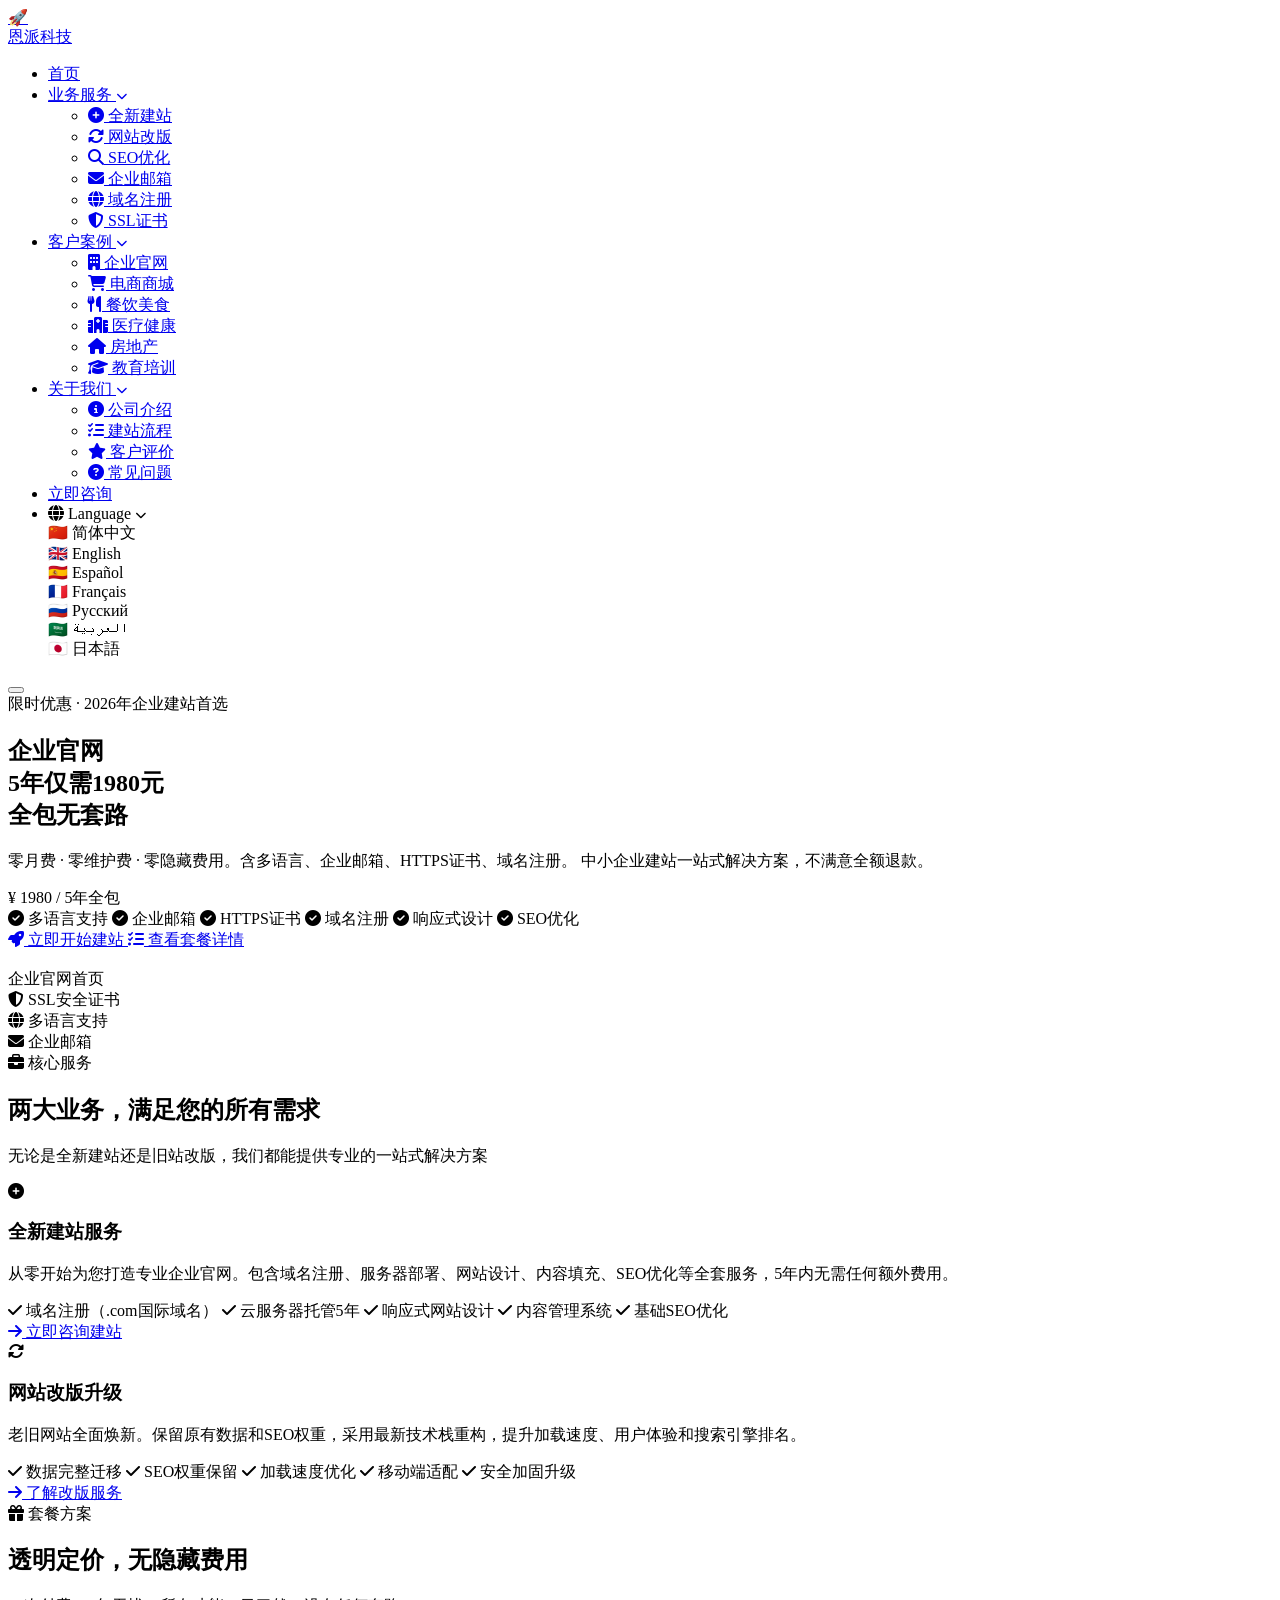
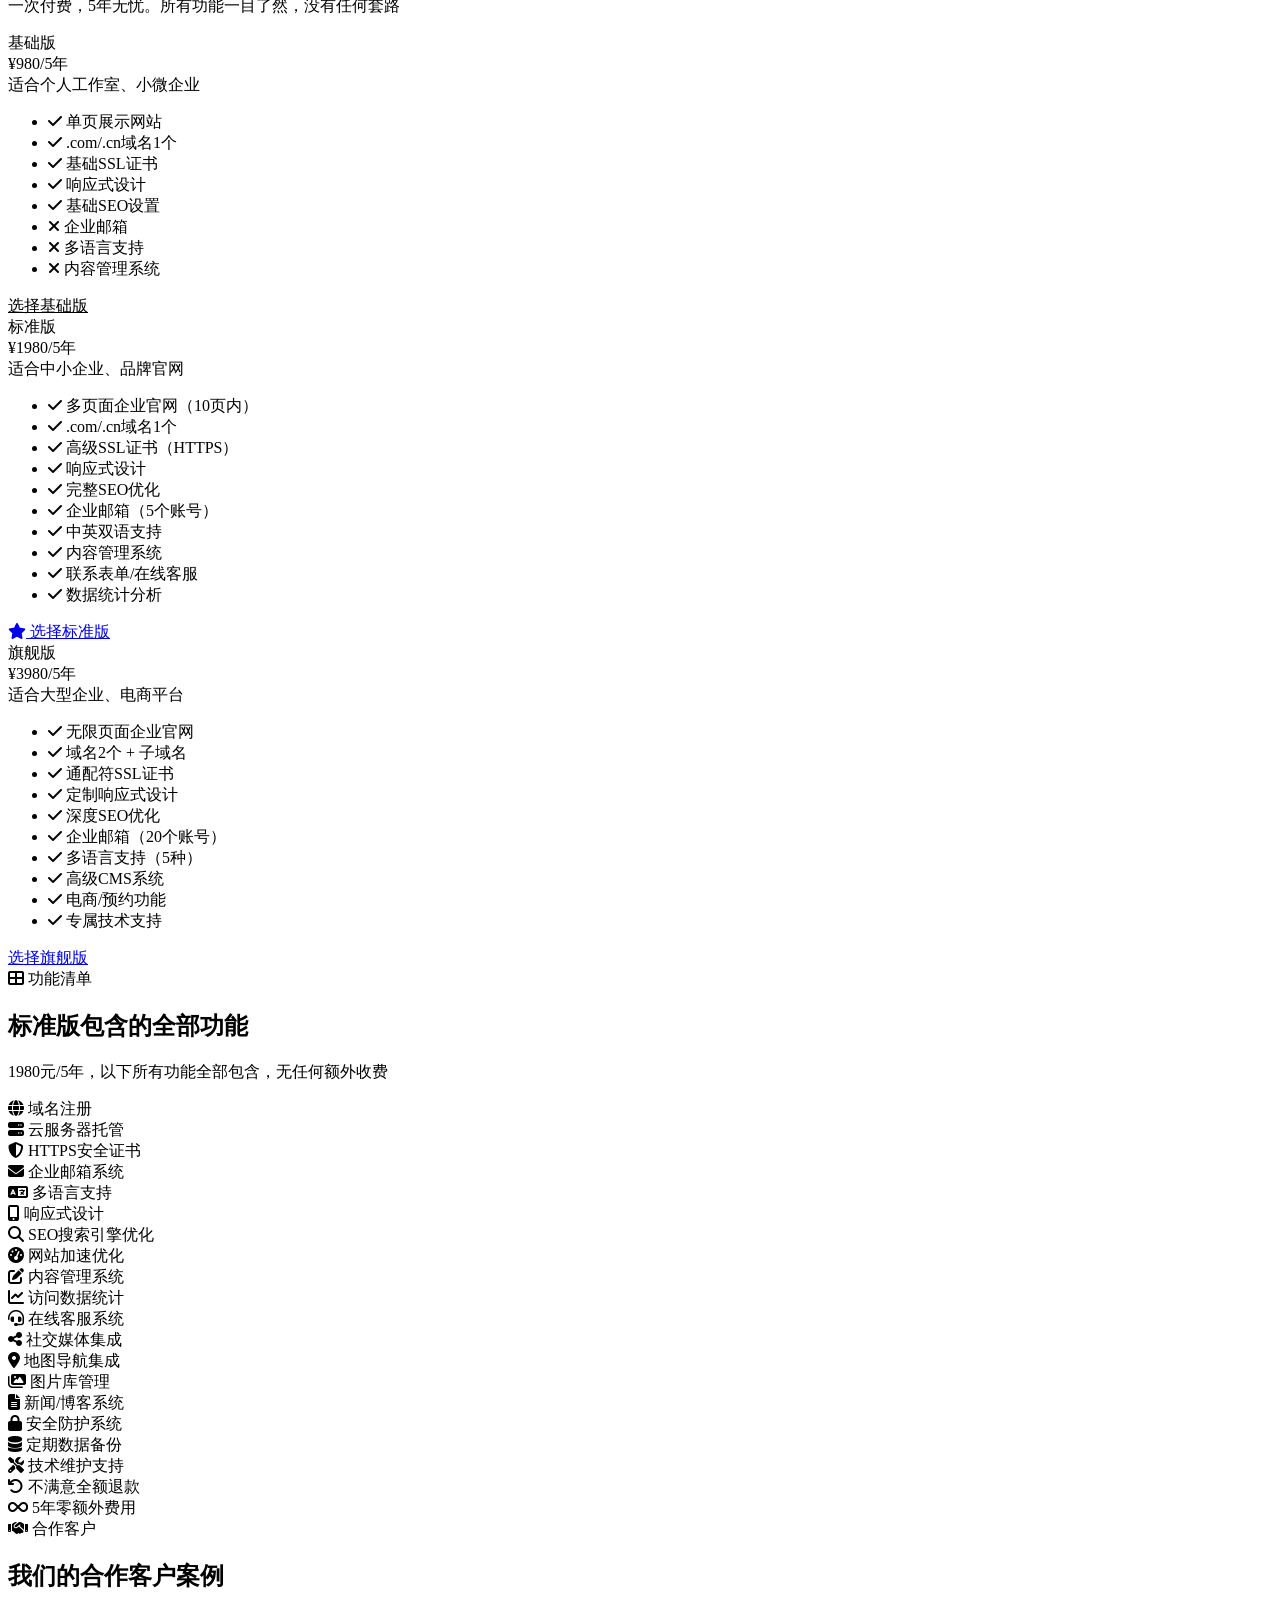
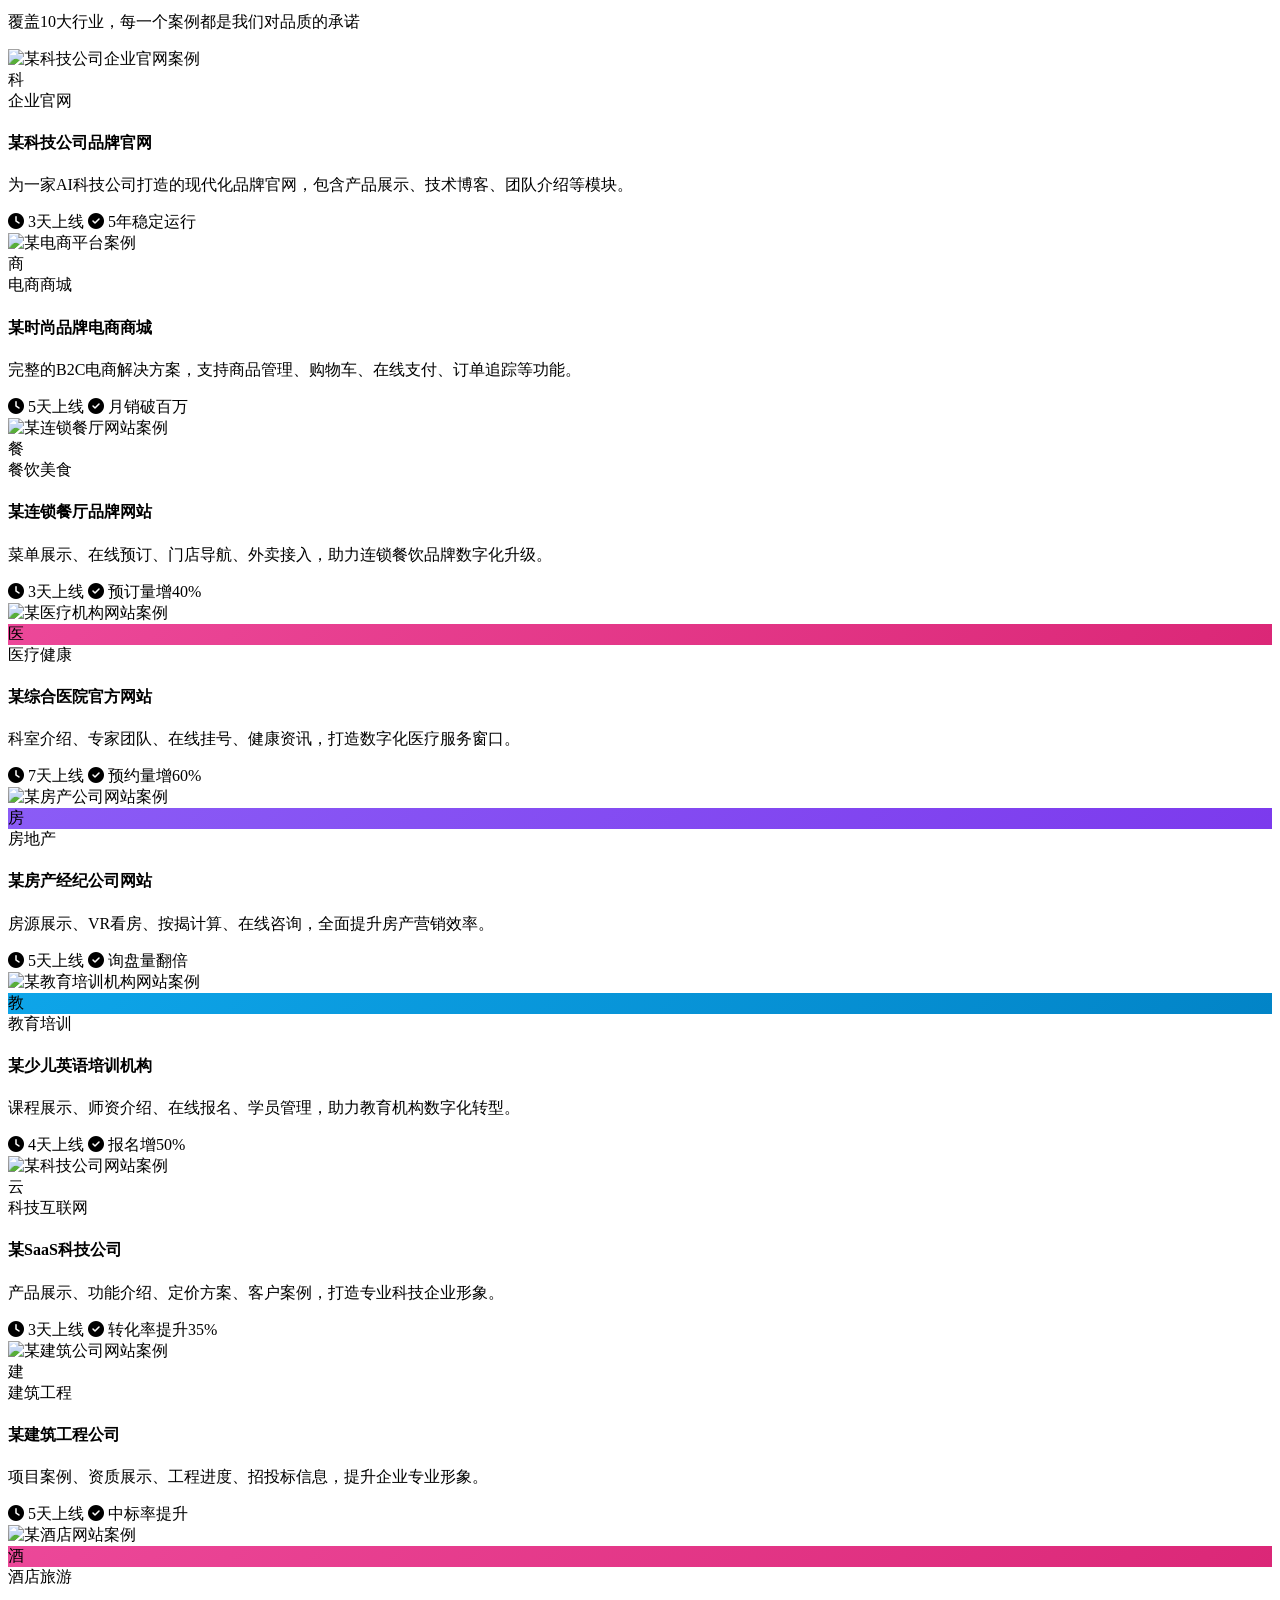
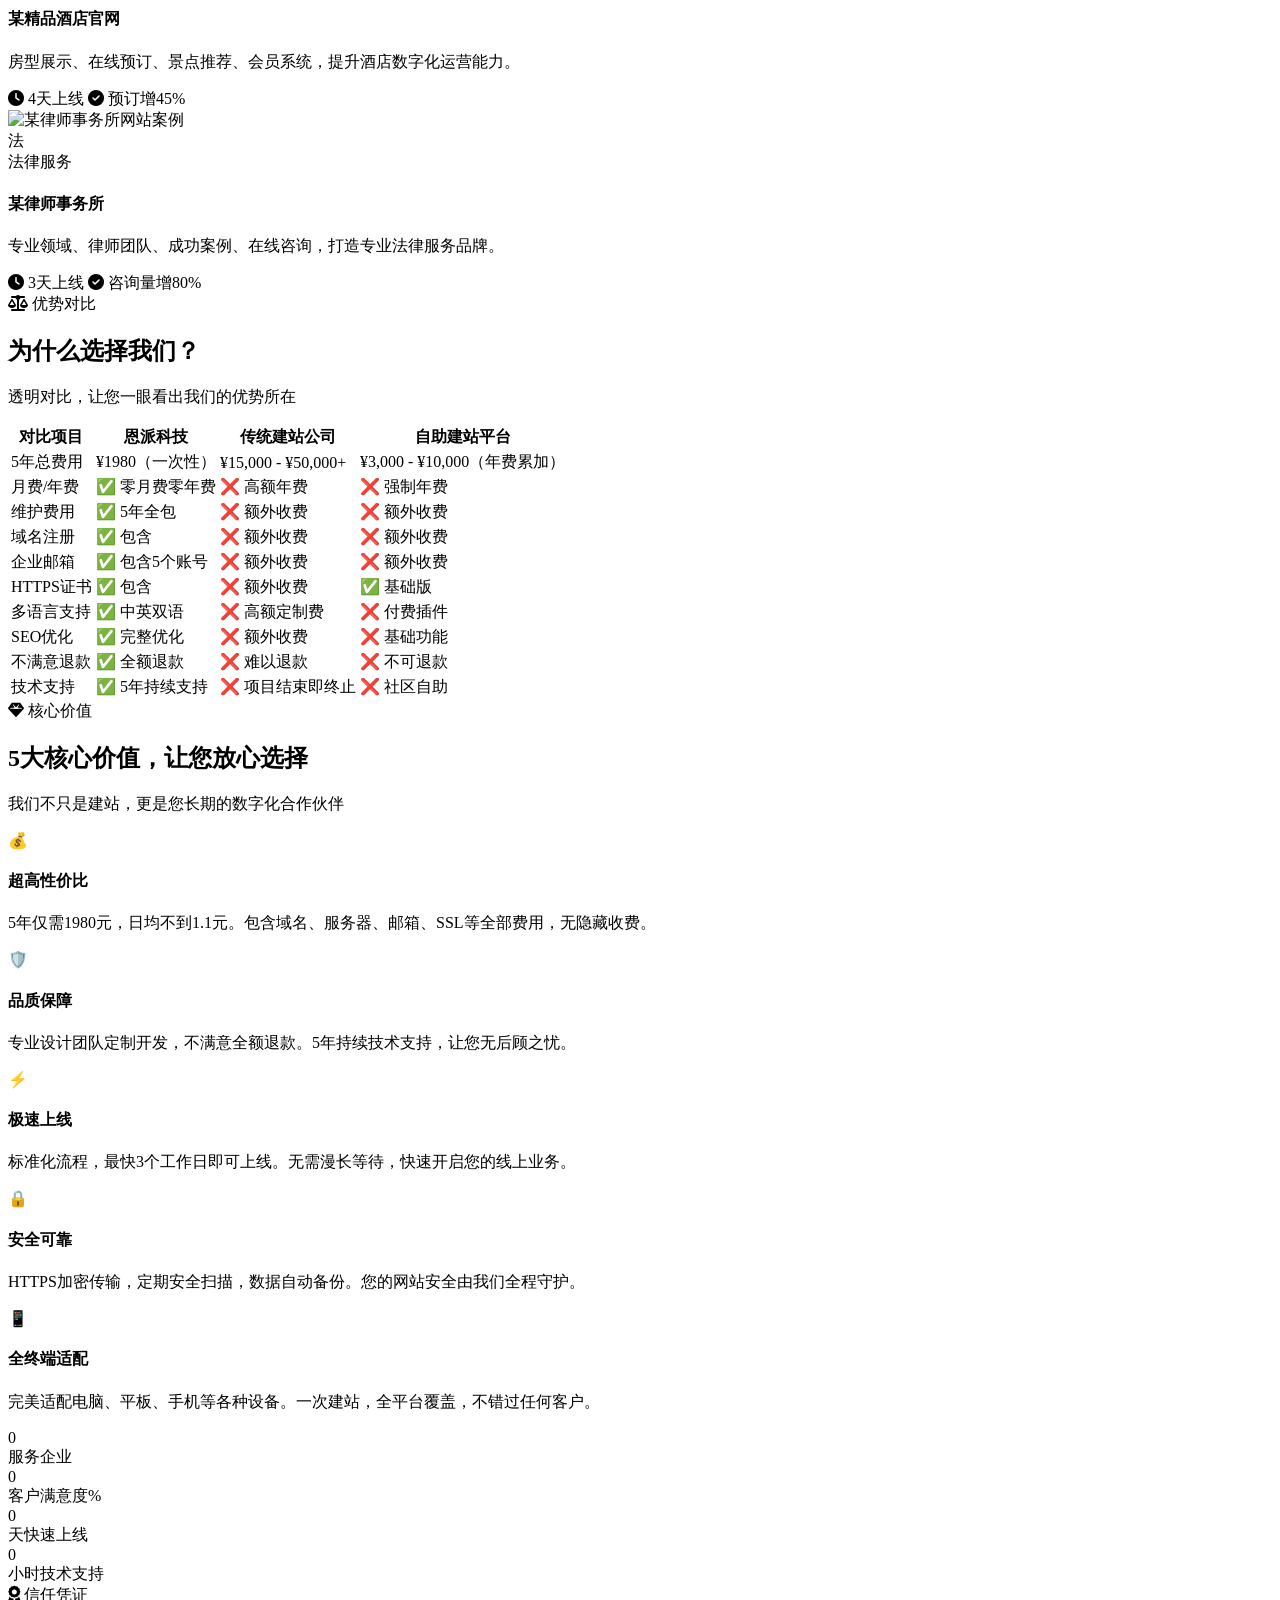
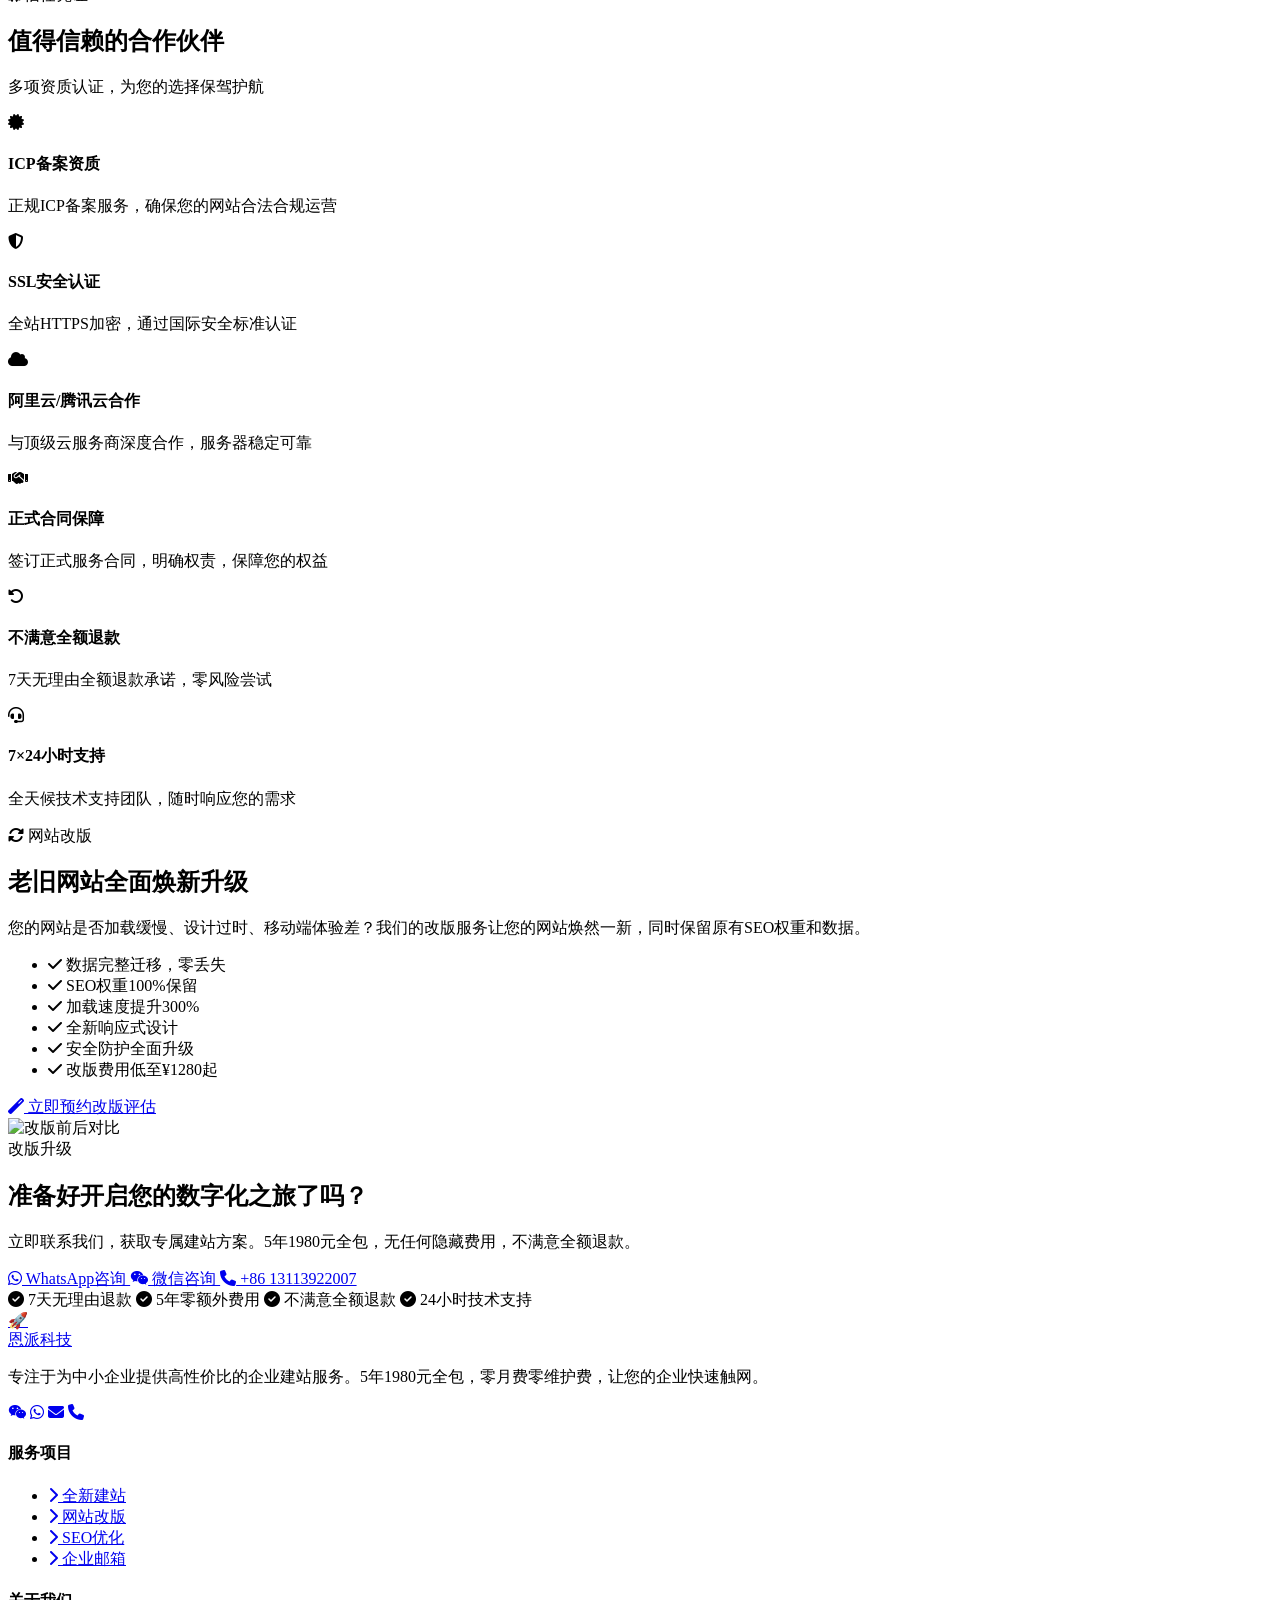
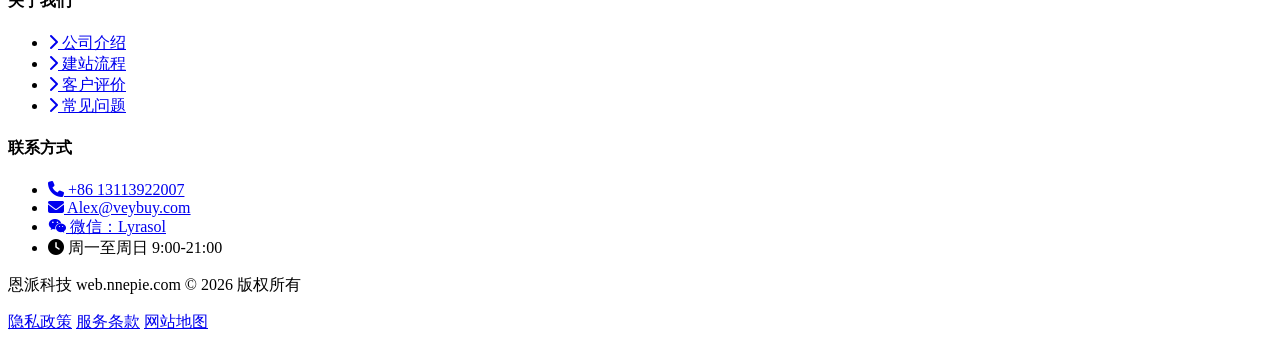
==== index.html @ 568e8be1 "https://web.nnepie.com https://web.nnepie.com" ====
<!DOCTYPE html>
<html lang="zh-CN">
<head>
    <meta charset="UTF-8">
    <meta name="viewport" content="width=device-width, initial-scale=1.0, maximum-scale=5.0">
    <meta name="description" content="恩派科技 - 5年仅需1980元全包，零月费零维护费。含多语言、企业邮箱、HTTPS、域名。中小企业建站首选，不满意全额退款。">
    <meta name="keywords" content="企业建站,网站制作,中小企业建站,网站改版,1980元建站,5年全包建站,多语言网站,企业邮箱,HTTPS,域名注册">
    <meta name="author" content="恩派科技">
    <meta name="robots" content="index, follow">
    <meta property="og:title" content="恩派科技 - 5年1980元全包建站服务">
    <meta property="og:description" content="零月费零维护费，含多语言、企业邮箱、HTTPS、域名。不满意全额退款。">
    <meta property="og:type" content="website">
    <meta property="og:url" content="https://web.nnepie.com">
    <meta name="twitter:card" content="summary_large_image">
    <title>恩派科技 - 5年1980元全包 | 零月费零维护费 | 中小企业建站首选</title>
    <link rel="canonical" href="https://web.nnepie.com/">
    <link rel="stylesheet" href="css/style.css">
    <link rel="preconnect" href="https://fonts.googleapis.com">
    <link href="https://fonts.googleapis.com/css2?family=Inter:wght@400;500;600;700;800&display=swap" rel="stylesheet">
    <link rel="stylesheet" href="https://cdnjs.cloudflare.com/ajax/libs/font-awesome/6.5.1/css/all.min.css">
    <link rel="icon" type="image/svg+xml" href="data:image/svg+xml,<svg xmlns='http://www.w3.org/2000/svg' viewBox='0 0 100 100'><text y='.9em' font-size='90'>🚀</text></svg>">

    <script type="application/ld+json">
    {
        "@context": "https://schema.org",
        "@type": "WebSite",
        "name": "恩派科技",
        "url": "https://web.nnepie.com",
        "description": "5年1980元全包建站服务，零月费零维护费",
        "potentialAction": {
            "@type": "SearchAction",
            "target": "https://web.nnepie.com/search?q={search_term_string}",
            "query-input": "required name=search_term_string"
        }
    }
    </script>
    <script type="application/ld+json">
    {
        "@context": "https://schema.org",
        "@type": "Organization",
        "name": "恩派科技",
        "url": "https://web.nnepie.com",
        "logo": "https://web.nnepie.com/images/logo.png",
        "contactPoint": {
            "@type": "ContactPoint",
            "telephone": "+86-13113922007",
            "contactType": "sales",
            "availableLanguage": ["Chinese", "English"]
        },
        "sameAs": [
            "https://web.nnepie.com",
            "https://wa.me/8613113922007"
        ]
    }
    </script>
<base target="_blank">
</head>
<body>
    <nav class="navbar" role="navigation" aria-label="主导航">
        <div class="container">
            <a href="/" class="logo" aria-label="恩派科技首页">
                <div class="logo-icon">🚀</div>
                <span>恩派科技</span>
            </a>
            <ul class="nav-links" id="navLinks">
                <li class="nav-item"><a href="/" class="active">首页</a></li>
                <li class="nav-item dropdown">
                    <a href="pages/services">业务服务 <i class="fas fa-chevron-down" style="font-size:0.7rem;"></i></a>
                    <ul class="dropdown-menu">
                        <li><a href="pages/services"><i class="fas fa-plus-circle"></i> 全新建站</a></li>
                        <li><a href="pages/services#redesign"><i class="fas fa-sync-alt"></i> 网站改版</a></li>
                        <li><a href="pages/services#seo"><i class="fas fa-search"></i> SEO优化</a></li>
                        <li><a href="pages/services#email"><i class="fas fa-envelope"></i> 企业邮箱</a></li>
                        <li><a href="pages/services#domain"><i class="fas fa-globe"></i> 域名注册</a></li>
                        <li><a href="pages/services#ssl"><i class="fas fa-shield-alt"></i> SSL证书</a></li>
                    </ul>
                </li>
                <li class="nav-item dropdown">
                    <a href="pages/portfolio">客户案例 <i class="fas fa-chevron-down" style="font-size:0.7rem;"></i></a>
                    <ul class="dropdown-menu">
                        <li><a href="pages/portfolio"><i class="fas fa-building"></i> 企业官网</a></li>
                        <li><a href="pages/portfolio"><i class="fas fa-shopping-cart"></i> 电商商城</a></li>
                        <li><a href="pages/portfolio"><i class="fas fa-utensils"></i> 餐饮美食</a></li>
                        <li><a href="pages/portfolio"><i class="fas fa-hospital"></i> 医疗健康</a></li>
                        <li><a href="pages/portfolio"><i class="fas fa-home"></i> 房地产</a></li>
                        <li><a href="pages/portfolio"><i class="fas fa-graduation-cap"></i> 教育培训</a></li>
                    </ul>
                </li>
                <li class="nav-item dropdown">
                    <a href="pages/about">关于我们 <i class="fas fa-chevron-down" style="font-size:0.7rem;"></i></a>
                    <ul class="dropdown-menu">
                        <li><a href="pages/about"><i class="fas fa-info-circle"></i> 公司介绍</a></li>
                        <li><a href="pages/process"><i class="fas fa-tasks"></i> 建站流程</a></li>
                        <li><a href="pages/testimonials"><i class="fas fa-star"></i> 客户评价</a></li>
                        <li><a href="pages/faq"><i class="fas fa-question-circle"></i> 常见问题</a></li>
                    </ul>
                </li>
                <li class="nav-item"><a href="pages/contact" class="nav-cta">立即咨询</a></li>
                <li class="nav-item lang-nav-item">
                    <div class="lang-switcher-wrapper" id="translate-wrapper">
                        <div class="lang-switcher-btn" id="lang-switcher-btn" title="切换语言">
                            <i class="fas fa-globe"></i>
                            <span id="current-lang">Language</span>
                            <i class="fas fa-chevron-down" style="font-size:0.7rem;"></i>
                        </div>
                        <div class="lang-dropdown" id="lang-dropdown">
                            <div class="lang-item active" data-lang="chinese_simplified">
                                <span class="lang-flag">🇨🇳</span>
                                <span class="lang-name">简体中文</span>
                            </div>
                            <div class="lang-item" data-lang="english">
                                <span class="lang-flag">🇬🇧</span>
                                <span class="lang-name">English</span>
                            </div>
                            <div class="lang-item" data-lang="spanish">
                                <span class="lang-flag">🇪🇸</span>
                                <span class="lang-name">Español</span>
                            </div>
                            <div class="lang-item" data-lang="french">
                                <span class="lang-flag">🇫🇷</span>
                                <span class="lang-name">Français</span>
                            </div>
                            <div class="lang-item" data-lang="russian">
                                <span class="lang-flag">🇷🇺</span>
                                <span class="lang-name">Русский</span>
                            </div>
                            <div class="lang-item" data-lang="arabic">
                                <span class="lang-flag">🇸🇦</span>
                                <span class="lang-name">العربية</span>
                            </div>
                            <div class="lang-item" data-lang="japanese">
                                <span class="lang-flag">🇯🇵</span>
                                <span class="lang-name">日本語</span>
                            </div>
                        </div>
                    </div>
                </li>
            </ul>
            <button class="mobile-menu-btn" aria-label="打开菜单" aria-expanded="false" aria-controls="navLinks">
                <span></span>
                <span></span>
                <span></span>
            </button>
        </div>
    </nav>

    <!-- Hero Section -->
    <section class="hero" id="hero" aria-label="首页横幅">
        <div class="hero-bg" aria-hidden="true"></div>
        <div class="container">
            <div class="hero-grid">
                <div class="hero-content">
                    <div class="hero-badge">
                        <span class="pulse" aria-hidden="true"></span>
                        <span>限时优惠 · 2026年企业建站首选</span>
                    </div>
                    <h1>
                        企业官网<br>
                        <span class="highlight">5年仅需1980元</span><br>
                        全包无套路
                    </h1>
                    <p class="hero-subtitle">
                        零月费 · 零维护费 · 零隐藏费用。含多语言、企业邮箱、HTTPS证书、域名注册。
                        中小企业建站一站式解决方案，不满意全额退款。
                    </p>
                    <div class="hero-price-card">
                        <div class="price-tag">
                            <span class="currency">¥</span>
                            <span class="amount">1980</span>
                            <span class="period">/ 5年全包</span>
                        </div>
                        <div class="price-features">
                            <span><i class="fas fa-check-circle" aria-hidden="true"></i> 多语言支持</span>
                            <span><i class="fas fa-check-circle" aria-hidden="true"></i> 企业邮箱</span>
                            <span><i class="fas fa-check-circle" aria-hidden="true"></i> HTTPS证书</span>
                            <span><i class="fas fa-check-circle" aria-hidden="true"></i> 域名注册</span>
                            <span><i class="fas fa-check-circle" aria-hidden="true"></i> 响应式设计</span>
                            <span><i class="fas fa-check-circle" aria-hidden="true"></i> SEO优化</span>
                        </div>
                    </div>
                    <div class="hero-cta">
                        <a href="pages/contact" class="btn btn-primary btn-lg">
                            <i class="fas fa-rocket" aria-hidden="true"></i> 立即开始建站
                        </a>
                        <a href="#packages" class="btn btn-outline btn-lg">
                            <i class="fas fa-list-check" aria-hidden="true"></i> 查看套餐详情
                        </a>
                    </div>
                </div>
                <div class="hero-visual" aria-hidden="true">
                    <div class="hero-3d-card">
                        <div class="card-header">
                            <div class="browser-dots">
                                <span class="dot-red"></span>
                                <span class="dot-yellow"></span>
                                <span class="dot-green"></span>
                            </div>
                            <span style="color:rgba(255,255,255,0.5);font-size:0.8rem;">yourcompany.com</span>
                        </div>
                        <div class="mockup-content">
                            <div class="mockup-nav">
                                <span></span><span></span><span></span>
                            </div>
                            <div class="mockup-hero">企业官网首页</div>
                            <div class="mockup-grid">
                                <div class="mock-item"></div>
                                <div class="mock-item"></div>
                                <div class="mock-item"></div>
                            </div>
                        </div>
                    </div>
                    <div class="float-element pos-1">
                        <i class="fas fa-shield-alt"></i>
                        <span>SSL安全证书</span>
                    </div>
                    <div class="float-element pos-2">
                        <i class="fas fa-globe"></i>
                        <span>多语言支持</span>
                    </div>
                    <div class="float-element pos-3">
                        <i class="fas fa-envelope"></i>
                        <span>企业邮箱</span>
                    </div>
                </div>
            </div>
        </div>
    </section>

    <!-- Business Cards Section -->
    <section class="section" id="business" aria-label="业务服务">
        <div class="container">
            <div class="section-header fade-in">
                <span class="section-label"><i class="fas fa-briefcase" aria-hidden="true"></i> 核心服务</span>
                <h2 class="section-title">两大业务，满足您的所有需求</h2>
                <p class="section-desc">无论是全新建站还是旧站改版，我们都能提供专业的一站式解决方案</p>
            </div>
            <div class="business-grid">
                <div class="business-card card-3d new fade-in stagger-1">
                    <div class="card-3d-glow"></div>
                    <div class="card-3d-inner">
                        <div class="card-icon">
                            <i class="fas fa-plus-circle" aria-hidden="true"></i>
                        </div>
                        <h3>全新建站服务</h3>
                        <p>从零开始为您打造专业企业官网。包含域名注册、服务器部署、网站设计、内容填充、SEO优化等全套服务，5年内无需任何额外费用。</p>
                        <div class="features">
                            <span><i class="fas fa-check" aria-hidden="true"></i> 域名注册（.com国际域名）</span>
                            <span><i class="fas fa-check" aria-hidden="true"></i> 云服务器托管5年</span>
                            <span><i class="fas fa-check" aria-hidden="true"></i> 响应式网站设计</span>
                            <span><i class="fas fa-check" aria-hidden="true"></i> 内容管理系统</span>
                            <span><i class="fas fa-check" aria-hidden="true"></i> 基础SEO优化</span>
                        </div>
                        <a href="pages/contact" class="btn btn-primary">
                            <i class="fas fa-arrow-right" aria-hidden="true"></i> 立即咨询建站
                        </a>
                    </div>
                </div>
                <div class="business-card card-3d redesign fade-in stagger-2">
                    <div class="card-3d-glow"></div>
                    <div class="card-3d-inner">
                        <div class="card-icon">
                            <i class="fas fa-sync-alt" aria-hidden="true"></i>
                        </div>
                        <h3>网站改版升级</h3>
                        <p>老旧网站全面焕新。保留原有数据和SEO权重，采用最新技术栈重构，提升加载速度、用户体验和搜索引擎排名。</p>
                        <div class="features">
                            <span><i class="fas fa-check" aria-hidden="true"></i> 数据完整迁移</span>
                            <span><i class="fas fa-check" aria-hidden="true"></i> SEO权重保留</span>
                            <span><i class="fas fa-check" aria-hidden="true"></i> 加载速度优化</span>
                            <span><i class="fas fa-check" aria-hidden="true"></i> 移动端适配</span>
                            <span><i class="fas fa-check" aria-hidden="true"></i> 安全加固升级</span>
                        </div>
                        <a href="pages/services#redesign" class="btn btn-accent">
                            <i class="fas fa-arrow-right" aria-hidden="true"></i> 了解改版服务
                        </a>
                    </div>
                </div>
            </div>
        </div>
    </section>

    <!-- Package Details Section -->
    <section class="section package-section" id="packages" aria-label="套餐详情">
        <div class="container">
            <div class="section-header fade-in">
                <span class="section-label"><i class="fas fa-gift" aria-hidden="true"></i> 套餐方案</span>
                <h2 class="section-title">透明定价，无隐藏费用</h2>
                <p class="section-desc">一次付费，5年无忧。所有功能一目了然，没有任何套路</p>
            </div>
            <div class="package-grid">
                <div class="package-card fade-in stagger-1">
                    <div class="pkg-name">基础版</div>
                    <div class="pkg-price">¥980<span>/5年</span></div>
                    <div class="pkg-period">适合个人工作室、小微企业</div>
                    <ul class="pkg-features">
                        <li><i class="fas fa-check" aria-hidden="true"></i> 单页展示网站</li>
                        <li><i class="fas fa-check" aria-hidden="true"></i> .com/.cn域名1个</li>
                        <li><i class="fas fa-check" aria-hidden="true"></i> 基础SSL证书</li>
                        <li><i class="fas fa-check" aria-hidden="true"></i> 响应式设计</li>
                        <li><i class="fas fa-check" aria-hidden="true"></i> 基础SEO设置</li>
                        <li class="missing"><i class="fas fa-times" aria-hidden="true"></i> 企业邮箱</li>
                        <li class="missing"><i class="fas fa-times" aria-hidden="true"></i> 多语言支持</li>
                        <li class="missing"><i class="fas fa-times" aria-hidden="true"></i> 内容管理系统</li>
                    </ul>
                    <a href="pages/contact" class="btn btn-outline" style="width:100%;border-color:var(--gray-300);color:var(--gray-600);">
                        选择基础版
                    </a>
                </div>
                <div class="package-card featured fade-in stagger-2">
                    <div class="pkg-name">标准版</div>
                    <div class="pkg-price">¥1980<span>/5年</span></div>
                    <div class="pkg-period">适合中小企业、品牌官网</div>
                    <ul class="pkg-features">
                        <li><i class="fas fa-check" aria-hidden="true"></i> 多页面企业官网（10页内）</li>
                        <li><i class="fas fa-check" aria-hidden="true"></i> .com/.cn域名1个</li>
                        <li><i class="fas fa-check" aria-hidden="true"></i> 高级SSL证书（HTTPS）</li>
                        <li><i class="fas fa-check" aria-hidden="true"></i> 响应式设计</li>
                        <li><i class="fas fa-check" aria-hidden="true"></i> 完整SEO优化</li>
                        <li><i class="fas fa-check" aria-hidden="true"></i> 企业邮箱（5个账号）</li>
                        <li><i class="fas fa-check" aria-hidden="true"></i> 中英双语支持</li>
                        <li><i class="fas fa-check" aria-hidden="true"></i> 内容管理系统</li>
                        <li><i class="fas fa-check" aria-hidden="true"></i> 联系表单/在线客服</li>
                        <li><i class="fas fa-check" aria-hidden="true"></i> 数据统计分析</li>
                    </ul>
                    <a href="pages/contact" class="btn btn-primary" style="width:100%;">
                        <i class="fas fa-star" aria-hidden="true"></i> 选择标准版
                    </a>
                </div>
                <div class="package-card fade-in stagger-3">
                    <div class="pkg-name">旗舰版</div>
                    <div class="pkg-price">¥3980<span>/5年</span></div>
                    <div class="pkg-period">适合大型企业、电商平台</div>
                    <ul class="pkg-features">
                        <li><i class="fas fa-check" aria-hidden="true"></i> 无限页面企业官网</li>
                        <li><i class="fas fa-check" aria-hidden="true"></i> 域名2个 + 子域名</li>
                        <li><i class="fas fa-check" aria-hidden="true"></i> 通配符SSL证书</li>
                        <li><i class="fas fa-check" aria-hidden="true"></i> 定制响应式设计</li>
                        <li><i class="fas fa-check" aria-hidden="true"></i> 深度SEO优化</li>
                        <li><i class="fas fa-check" aria-hidden="true"></i> 企业邮箱（20个账号）</li>
                        <li><i class="fas fa-check" aria-hidden="true"></i> 多语言支持（5种）</li>
                        <li><i class="fas fa-check" aria-hidden="true"></i> 高级CMS系统</li>
                        <li><i class="fas fa-check" aria-hidden="true"></i> 电商/预约功能</li>
                        <li><i class="fas fa-check" aria-hidden="true"></i> 专属技术支持</li>
                    </ul>
                    <a href="pages/contact" class="btn btn-accent" style="width:100%;">
                        选择旗舰版
                    </a>
                </div>
            </div>
        </div>
    </section>

    <!-- Feature Grid Section -->
    <section class="section feature-grid-section" id="features" aria-label="功能清单">
        <div class="container">
            <div class="section-header fade-in">
                <span class="section-label"><i class="fas fa-th-large" aria-hidden="true"></i> 功能清单</span>
                <h2 class="section-title">标准版包含的全部功能</h2>
                <p class="section-desc">1980元/5年，以下所有功能全部包含，无任何额外收费</p>
            </div>
            <div class="feature-grid">
                <div class="feature-item fade-in stagger-1">
                    <i class="fas fa-globe" aria-hidden="true"></i>
                    <span>域名注册</span>
                </div>
                <div class="feature-item fade-in stagger-1">
                    <i class="fas fa-server" aria-hidden="true"></i>
                    <span>云服务器托管</span>
                </div>
                <div class="feature-item fade-in stagger-2">
                    <i class="fas fa-shield-alt" aria-hidden="true"></i>
                    <span>HTTPS安全证书</span>
                </div>
                <div class="feature-item fade-in stagger-2">
                    <i class="fas fa-envelope" aria-hidden="true"></i>
                    <span>企业邮箱系统</span>
                </div>
                <div class="feature-item fade-in stagger-3">
                    <i class="fas fa-language" aria-hidden="true"></i>
                    <span>多语言支持</span>
                </div>
                <div class="feature-item fade-in stagger-3">
                    <i class="fas fa-mobile-alt" aria-hidden="true"></i>
                    <span>响应式设计</span>
                </div>
                <div class="feature-item fade-in stagger-4">
                    <i class="fas fa-search" aria-hidden="true"></i>
                    <span>SEO搜索引擎优化</span>
                </div>
                <div class="feature-item fade-in stagger-4">
                    <i class="fas fa-tachometer-alt" aria-hidden="true"></i>
                    <span>网站加速优化</span>
                </div>
                <div class="feature-item fade-in stagger-5">
                    <i class="fas fa-edit" aria-hidden="true"></i>
                    <span>内容管理系统</span>
                </div>
                <div class="feature-item fade-in stagger-5">
                    <i class="fas fa-chart-line" aria-hidden="true"></i>
                    <span>访问数据统计</span>
                </div>
                <div class="feature-item fade-in stagger-1">
                    <i class="fas fa-headset" aria-hidden="true"></i>
                    <span>在线客服系统</span>
                </div>
                <div class="feature-item fade-in stagger-1">
                    <i class="fas fa-share-alt" aria-hidden="true"></i>
                    <span>社交媒体集成</span>
                </div>
                <div class="feature-item fade-in stagger-2">
                    <i class="fas fa-map-marker-alt" aria-hidden="true"></i>
                    <span>地图导航集成</span>
                </div>
                <div class="feature-item fade-in stagger-2">
                    <i class="fas fa-images" aria-hidden="true"></i>
                    <span>图片库管理</span>
                </div>
                <div class="feature-item fade-in stagger-3">
                    <i class="fas fa-file-alt" aria-hidden="true"></i>
                    <span>新闻/博客系统</span>
                </div>
                <div class="feature-item fade-in stagger-3">
                    <i class="fas fa-lock" aria-hidden="true"></i>
                    <span>安全防护系统</span>
                </div>
                <div class="feature-item fade-in stagger-4">
                    <i class="fas fa-database" aria-hidden="true"></i>
                    <span>定期数据备份</span>
                </div>
                <div class="feature-item fade-in stagger-4">
                    <i class="fas fa-tools" aria-hidden="true"></i>
                    <span>技术维护支持</span>
                </div>
                <div class="feature-item fade-in stagger-5">
                    <i class="fas fa-undo" aria-hidden="true"></i>
                    <span>不满意全额退款</span>
                </div>
                <div class="feature-item fade-in stagger-5">
                    <i class="fas fa-infinity" aria-hidden="true"></i>
                    <span>5年零额外费用</span>
                </div>
            </div>
        </div>
    </section>

    <!-- Client Cases Section (合作客户案例) -->
    <section class="section" id="templates" aria-label="合作客户案例">
        <div class="container">
            <div class="section-header fade-in">
                <span class="section-label"><i class="fas fa-handshake" aria-hidden="true"></i> 合作客户</span>
                <h2 class="section-title">我们的合作客户案例</h2>
                <p class="section-desc">覆盖10大行业，每一个案例都是我们对品质的承诺</p>
            </div>
            <div class="template-grid">
                <div class="template-card card-3d client-case fade-in stagger-1">
                    <div class="card-3d-glow"></div>
                    <div class="card-3d-inner">
                        <img src="images/template-corporate.jpg" alt="某科技公司企业官网案例" class="template-img" loading="lazy">
                        <div class="template-info">
                            <div class="client-logo">科</div>
                            <span class="template-tag">企业官网</span>
                            <h4>某科技公司品牌官网</h4>
                            <p>为一家AI科技公司打造的现代化品牌官网，包含产品展示、技术博客、团队介绍等模块。</p>
                            <div class="client-meta">
                                <span><i class="fas fa-clock"></i> 3天上线</span>
                                <span><i class="fas fa-check-circle"></i> 5年稳定运行</span>
                            </div>
                        </div>
                    </div>
                </div>
                <div class="template-card card-3d client-case fade-in stagger-2">
                    <div class="card-3d-glow"></div>
                    <div class="card-3d-inner">
                        <img src="images/template-ecommerce.jpg" alt="某电商平台案例" class="template-img" loading="lazy">
                        <div class="template-info">
                            <div class="client-logo" style="background:linear-gradient(135deg,var(--accent),var(--accent-dark));">商</div>
                            <span class="template-tag">电商商城</span>
                            <h4>某时尚品牌电商商城</h4>
                            <p>完整的B2C电商解决方案，支持商品管理、购物车、在线支付、订单追踪等功能。</p>
                            <div class="client-meta">
                                <span><i class="fas fa-clock"></i> 5天上线</span>
                                <span><i class="fas fa-check-circle"></i> 月销破百万</span>
                            </div>
                        </div>
                    </div>
                </div>
                <div class="template-card card-3d client-case fade-in stagger-3">
                    <div class="card-3d-glow"></div>
                    <div class="card-3d-inner">
                        <img src="images/template-restaurant.jpg" alt="某连锁餐厅网站案例" class="template-img" loading="lazy">
                        <div class="template-info">
                            <div class="client-logo" style="background:linear-gradient(135deg,var(--success),#059669);">餐</div>
                            <span class="template-tag">餐饮美食</span>
                            <h4>某连锁餐厅品牌网站</h4>
                            <p>菜单展示、在线预订、门店导航、外卖接入，助力连锁餐饮品牌数字化升级。</p>
                            <div class="client-meta">
                                <span><i class="fas fa-clock"></i> 3天上线</span>
                                <span><i class="fas fa-check-circle"></i> 预订量增40%</span>
                            </div>
                        </div>
                    </div>
                </div>
                <div class="template-card card-3d client-case fade-in stagger-4">
                    <div class="card-3d-glow"></div>
                    <div class="card-3d-inner">
                        <img src="images/template-medical.jpg" alt="某医疗机构网站案例" class="template-img" loading="lazy">
                        <div class="template-info">
                            <div class="client-logo" style="background:linear-gradient(135deg,#ec4899,#db2777);">医</div>
                            <span class="template-tag">医疗健康</span>
                            <h4>某综合医院官方网站</h4>
                            <p>科室介绍、专家团队、在线挂号、健康资讯，打造数字化医疗服务窗口。</p>
                            <div class="client-meta">
                                <span><i class="fas fa-clock"></i> 7天上线</span>
                                <span><i class="fas fa-check-circle"></i> 预约量增60%</span>
                            </div>
                        </div>
                    </div>
                </div>
                <div class="template-card card-3d client-case fade-in stagger-5">
                    <div class="card-3d-glow"></div>
                    <div class="card-3d-inner">
                        <img src="images/template-realestate.jpg" alt="某房产公司网站案例" class="template-img" loading="lazy">
                        <div class="template-info">
                            <div class="client-logo" style="background:linear-gradient(135deg,#8b5cf6,#7c3aed);">房</div>
                            <span class="template-tag">房地产</span>
                            <h4>某房产经纪公司网站</h4>
                            <p>房源展示、VR看房、按揭计算、在线咨询，全面提升房产营销效率。</p>
                            <div class="client-meta">
                                <span><i class="fas fa-clock"></i> 5天上线</span>
                                <span><i class="fas fa-check-circle"></i> 询盘量翻倍</span>
                            </div>
                        </div>
                    </div>
                </div>
                <div class="template-card card-3d client-case fade-in stagger-1">
                    <div class="card-3d-glow"></div>
                    <div class="card-3d-inner">
                        <img src="images/template-education.jpg" alt="某教育培训机构网站案例" class="template-img" loading="lazy">
                        <div class="template-info">
                            <div class="client-logo" style="background:linear-gradient(135deg,#0ea5e9,#0284c7);">教</div>
                            <span class="template-tag">教育培训</span>
                            <h4>某少儿英语培训机构</h4>
                            <p>课程展示、师资介绍、在线报名、学员管理，助力教育机构数字化转型。</p>
                            <div class="client-meta">
                                <span><i class="fas fa-clock"></i> 4天上线</span>
                                <span><i class="fas fa-check-circle"></i> 报名增50%</span>
                            </div>
                        </div>
                    </div>
                </div>
                <div class="template-card card-3d client-case fade-in stagger-2">
                    <div class="card-3d-glow"></div>
                    <div class="card-3d-inner">
                        <img src="images/template-tech.jpg" alt="某科技公司网站案例" class="template-img" loading="lazy">
                        <div class="template-info">
                            <div class="client-logo" style="background:linear-gradient(135deg,var(--primary),var(--primary-light));">云</div>
                            <span class="template-tag">科技互联网</span>
                            <h4>某SaaS科技公司</h4>
                            <p>产品展示、功能介绍、定价方案、客户案例，打造专业科技企业形象。</p>
                            <div class="client-meta">
                                <span><i class="fas fa-clock"></i> 3天上线</span>
                                <span><i class="fas fa-check-circle"></i> 转化率提升35%</span>
                            </div>
                        </div>
                    </div>
                </div>
                <div class="template-card card-3d client-case fade-in stagger-3">
                    <div class="card-3d-glow"></div>
                    <div class="card-3d-inner">
                        <img src="images/template-construction.jpg" alt="某建筑公司网站案例" class="template-img" loading="lazy">
                        <div class="template-info">
                            <div class="client-logo" style="background:linear-gradient(135deg,var(--accent),var(--accent-dark));">建</div>
                            <span class="template-tag">建筑工程</span>
                            <h4>某建筑工程公司</h4>
                            <p>项目案例、资质展示、工程进度、招投标信息，提升企业专业形象。</p>
                            <div class="client-meta">
                                <span><i class="fas fa-clock"></i> 5天上线</span>
                                <span><i class="fas fa-check-circle"></i> 中标率提升</span>
                            </div>
                        </div>
                    </div>
                </div>
                <div class="template-card card-3d client-case fade-in stagger-4">
                    <div class="card-3d-glow"></div>
                    <div class="card-3d-inner">
                        <img src="images/template-hotel.jpg" alt="某酒店网站案例" class="template-img" loading="lazy">
                        <div class="template-info">
                            <div class="client-logo" style="background:linear-gradient(135deg,#ec4899,#db2777);">酒</div>
                            <span class="template-tag">酒店旅游</span>
                            <h4>某精品酒店官网</h4>
                            <p>房型展示、在线预订、景点推荐、会员系统，提升酒店数字化运营能力。</p>
                            <div class="client-meta">
                                <span><i class="fas fa-clock"></i> 4天上线</span>
                                <span><i class="fas fa-check-circle"></i> 预订增45%</span>
                            </div>
                        </div>
                    </div>
                </div>
                <div class="template-card card-3d client-case fade-in stagger-5">
                    <div class="card-3d-glow"></div>
                    <div class="card-3d-inner">
                        <img src="images/template-law.jpg" alt="某律师事务所网站案例" class="template-img" loading="lazy">
                        <div class="template-info">
                            <div class="client-logo" style="background:linear-gradient(135deg,var(--dark),var(--dark-light));">法</div>
                            <span class="template-tag">法律服务</span>
                            <h4>某律师事务所</h4>
                            <p>专业领域、律师团队、成功案例、在线咨询，打造专业法律服务品牌。</p>
                            <div class="client-meta">
                                <span><i class="fas fa-clock"></i> 3天上线</span>
                                <span><i class="fas fa-check-circle"></i> 咨询量增80%</span>
                            </div>
                        </div>
                    </div>
                </div>
            </div>
        </div>
    </section>

    <!-- Comparison Table Section -->
    <section class="section comparison-section" id="comparison" aria-label="优势对比">
        <div class="container">
            <div class="section-header fade-in">
                <span class="section-label"><i class="fas fa-balance-scale" aria-hidden="true"></i> 优势对比</span>
                <h2 class="section-title">为什么选择我们？</h2>
                <p class="section-desc">透明对比，让您一眼看出我们的优势所在</p>
            </div>
            <div class="comparison-table-wrapper fade-in">
                <table class="comparison-table">
                    <thead>
                        <tr>
                            <th>对比项目</th>
                            <th class="us-col">恩派科技</th>
                            <th>传统建站公司</th>
                            <th>自助建站平台</th>
                        </tr>
                    </thead>
                    <tbody>
                        <tr>
                            <td class="feature-name">5年总费用</td>
                            <td class="us-col">¥1980（一次性）</td>
                            <td>¥15,000 - ¥50,000+</td>
                            <td>¥3,000 - ¥10,000（年费累加）</td>
                        </tr>
                        <tr>
                            <td class="feature-name">月费/年费</td>
                            <td class="us-col"><span class="check-yes">✅ 零月费零年费</span></td>
                            <td><span class="check-no">❌ 高额年费</span></td>
                            <td><span class="check-no">❌ 强制年费</span></td>
                        </tr>
                        <tr>
                            <td class="feature-name">维护费用</td>
                            <td class="us-col"><span class="check-yes">✅ 5年全包</span></td>
                            <td><span class="check-no">❌ 额外收费</span></td>
                            <td><span class="check-no">❌ 额外收费</span></td>
                        </tr>
                        <tr>
                            <td class="feature-name">域名注册</td>
                            <td class="us-col"><span class="check-yes">✅ 包含</span></td>
                            <td><span class="check-no">❌ 额外收费</span></td>
                            <td><span class="check-no">❌ 额外收费</span></td>
                        </tr>
                        <tr>
                            <td class="feature-name">企业邮箱</td>
                            <td class="us-col"><span class="check-yes">✅ 包含5个账号</span></td>
                            <td><span class="check-no">❌ 额外收费</span></td>
                            <td><span class="check-no">❌ 额外收费</span></td>
                        </tr>
                        <tr>
                            <td class="feature-name">HTTPS证书</td>
                            <td class="us-col"><span class="check-yes">✅ 包含</span></td>
                            <td><span class="check-no">❌ 额外收费</span></td>
                            <td><span class="check-yes">✅ 基础版</span></td>
                        </tr>
                        <tr>
                            <td class="feature-name">多语言支持</td>
                            <td class="us-col"><span class="check-yes">✅ 中英双语</span></td>
                            <td><span class="check-no">❌ 高额定制费</span></td>
                            <td><span class="check-no">❌ 付费插件</span></td>
                        </tr>
                        <tr>
                            <td class="feature-name">SEO优化</td>
                            <td class="us-col"><span class="check-yes">✅ 完整优化</span></td>
                            <td><span class="check-no">❌ 额外收费</span></td>
                            <td><span class="check-no">❌ 基础功能</span></td>
                        </tr>
                        <tr>
                            <td class="feature-name">不满意退款</td>
                            <td class="us-col"><span class="check-yes">✅ 全额退款</span></td>
                            <td><span class="check-no">❌ 难以退款</span></td>
                            <td><span class="check-no">❌ 不可退款</span></td>
                        </tr>
                        <tr>
                            <td class="feature-name">技术支持</td>
                            <td class="us-col"><span class="check-yes">✅ 5年持续支持</span></td>
                            <td><span class="check-no">❌ 项目结束即终止</span></td>
                            <td><span class="check-no">❌ 社区自助</span></td>
                        </tr>
                    </tbody>
                </table>
            </div>
        </div>
    </section>

    <!-- Value Points Section -->
    <section class="section" id="advantages" aria-label="核心价值">
        <div class="container">
            <div class="section-header fade-in">
                <span class="section-label"><i class="fas fa-gem" aria-hidden="true"></i> 核心价值</span>
                <h2 class="section-title">5大核心价值，让您放心选择</h2>
                <p class="section-desc">我们不只是建站，更是您长期的数字化合作伙伴</p>
            </div>
            <div class="value-grid">
                <div class="value-card card-3d fade-in stagger-1">
                    <div class="card-3d-glow"></div>
                    <div class="card-3d-inner">
                        <div class="value-icon">💰</div>
                        <h4>超高性价比</h4>
                        <p>5年仅需1980元，日均不到1.1元。包含域名、服务器、邮箱、SSL等全部费用，无隐藏收费。</p>
                    </div>
                </div>
                <div class="value-card card-3d fade-in stagger-2">
                    <div class="card-3d-glow"></div>
                    <div class="card-3d-inner">
                        <div class="value-icon">🛡️</div>
                        <h4>品质保障</h4>
                        <p>专业设计团队定制开发，不满意全额退款。5年持续技术支持，让您无后顾之忧。</p>
                    </div>
                </div>
                <div class="value-card card-3d fade-in stagger-3">
                    <div class="card-3d-glow"></div>
                    <div class="card-3d-inner">
                        <div class="value-icon">⚡</div>
                        <h4>极速上线</h4>
                        <p>标准化流程，最快3个工作日即可上线。无需漫长等待，快速开启您的线上业务。</p>
                    </div>
                </div>
                <div class="value-card card-3d fade-in stagger-4">
                    <div class="card-3d-glow"></div>
                    <div class="card-3d-inner">
                        <div class="value-icon">🔒</div>
                        <h4>安全可靠</h4>
                        <p>HTTPS加密传输，定期安全扫描，数据自动备份。您的网站安全由我们全程守护。</p>
                    </div>
                </div>
                <div class="value-card card-3d fade-in stagger-5">
                    <div class="card-3d-glow"></div>
                    <div class="card-3d-inner">
                        <div class="value-icon">📱</div>
                        <h4>全终端适配</h4>
                        <p>完美适配电脑、平板、手机等各种设备。一次建站，全平台覆盖，不错过任何客户。</p>
                    </div>
                </div>
            </div>

            <!-- Stats Bar -->
            <div class="stats-bar fade-in">
                <div class="stat-item">
                    <div class="stat-number" data-count="5000">0</div>
                    <div class="stat-label">服务企业</div>
                </div>
                <div class="stat-item">
                    <div class="stat-number" data-count="98">0</div>
                    <div class="stat-label">客户满意度%</div>
                </div>
                <div class="stat-item">
                    <div class="stat-number" data-count="3">0</div>
                    <div class="stat-label">天快速上线</div>
                </div>
                <div class="stat-item">
                    <div class="stat-number" data-count="24">0</div>
                    <div class="stat-label">小时技术支持</div>
                </div>
            </div>
        </div>
    </section>

    <!-- Trust Credentials Section -->
    <section class="section trust-section" id="trust" aria-label="信任凭证">
        <div class="container">
            <div class="section-header fade-in">
                <span class="section-label"><i class="fas fa-award" aria-hidden="true"></i> 信任凭证</span>
                <h2 class="section-title">值得信赖的合作伙伴</h2>
                <p class="section-desc">多项资质认证，为您的选择保驾护航</p>
            </div>
            <div class="trust-grid">
                <div class="trust-card fade-in stagger-1">
                    <div class="trust-icon"><i class="fas fa-certificate" aria-hidden="true"></i></div>
                    <div class="trust-content">
                        <h4>ICP备案资质</h4>
                        <p>正规ICP备案服务，确保您的网站合法合规运营</p>
                    </div>
                </div>
                <div class="trust-card fade-in stagger-2">
                    <div class="trust-icon"><i class="fas fa-shield-alt" aria-hidden="true"></i></div>
                    <div class="trust-content">
                        <h4>SSL安全认证</h4>
                        <p>全站HTTPS加密，通过国际安全标准认证</p>
                    </div>
                </div>
                <div class="trust-card fade-in stagger-3">
                    <div class="trust-icon"><i class="fas fa-cloud" aria-hidden="true"></i></div>
                    <div class="trust-content">
                        <h4>阿里云/腾讯云合作</h4>
                        <p>与顶级云服务商深度合作，服务器稳定可靠</p>
                    </div>
                </div>
                <div class="trust-card fade-in stagger-4">
                    <div class="trust-icon"><i class="fas fa-handshake" aria-hidden="true"></i></div>
                    <div class="trust-content">
                        <h4>正式合同保障</h4>
                        <p>签订正式服务合同，明确权责，保障您的权益</p>
                    </div>
                </div>
                <div class="trust-card fade-in stagger-1">
                    <div class="trust-icon"><i class="fas fa-undo-alt" aria-hidden="true"></i></div>
                    <div class="trust-content">
                        <h4>不满意全额退款</h4>
                        <p>7天无理由全额退款承诺，零风险尝试</p>
                    </div>
                </div>
                <div class="trust-card fade-in stagger-2">
                    <div class="trust-icon"><i class="fas fa-headset" aria-hidden="true"></i></div>
                    <div class="trust-content">
                        <h4>7×24小时支持</h4>
                        <p>全天候技术支持团队，随时响应您的需求</p>
                    </div>
                </div>
            </div>
        </div>
    </section>

    <!-- Redesign Section -->
    <section class="section redesign-section" id="redesign" aria-label="网站改版">
        <div class="container">
            <div class="redesign-card fade-in">
                <div class="redesign-content">
                    <span class="section-label"><i class="fas fa-sync-alt" aria-hidden="true"></i> 网站改版</span>
                    <h2>老旧网站全面焕新升级</h2>
                    <p>您的网站是否加载缓慢、设计过时、移动端体验差？我们的改版服务让您的网站焕然一新，同时保留原有SEO权重和数据。</p>
                    <ul class="redesign-list">
                        <li><i class="fas fa-check" aria-hidden="true"></i> 数据完整迁移，零丢失</li>
                        <li><i class="fas fa-check" aria-hidden="true"></i> SEO权重100%保留</li>
                        <li><i class="fas fa-check" aria-hidden="true"></i> 加载速度提升300%</li>
                        <li><i class="fas fa-check" aria-hidden="true"></i> 全新响应式设计</li>
                        <li><i class="fas fa-check" aria-hidden="true"></i> 安全防护全面升级</li>
                        <li><i class="fas fa-check" aria-hidden="true"></i> 改版费用低至¥1280起</li>
                    </ul>
                    <a href="pages/contact" class="btn btn-accent btn-lg">
                        <i class="fas fa-magic" aria-hidden="true"></i> 立即预约改版评估
                    </a>
                </div>
                <div class="redesign-visual">
                    <div class="before-after">
                        <img src="images/template-dark.jpg" alt="改版前后对比" loading="lazy">
                        <div class="redesign-badge">改版升级</div>
                    </div>
                </div>
            </div>
        </div>
    </section>

    <!-- CTA Contact Section -->
    <section class="section cta-section" id="contact" aria-label="联系我们">
        <div class="container">
            <div class="cta-content">
                <h2>准备好开启您的数字化之旅了吗？</h2>
                <p>立即联系我们，获取专属建站方案。5年1980元全包，无任何隐藏费用，不满意全额退款。</p>
                <div class="cta-buttons">
                    <a href="https://wa.me/8613113922007?text=您好，我想咨询企业建站服务，5年1980元全包套餐。" class="btn btn-primary btn-lg contact-btn whatsapp" data-whatsapp target="_blank" rel="noopener noreferrer">
                        <i class="fab fa-whatsapp" aria-hidden="true"></i> WhatsApp咨询
                    </a>
                    <a href="#" class="btn btn-accent btn-lg contact-btn wechat" data-wechat>
                        <i class="fab fa-weixin" aria-hidden="true"></i> 微信咨询
                    </a>
                    <a href="tel:+8613113922007" class="btn btn-outline btn-lg contact-btn phone">
                        <i class="fas fa-phone" aria-hidden="true"></i> +86 13113922007
                    </a>
                </div>
                <div class="cta-guarantee">
                    <span><i class="fas fa-check-circle" aria-hidden="true"></i> 7天无理由退款</span>
                    <span><i class="fas fa-check-circle" aria-hidden="true"></i> 5年零额外费用</span>
                    <span><i class="fas fa-check-circle" aria-hidden="true"></i> 不满意全额退款</span>
                    <span><i class="fas fa-check-circle" aria-hidden="true"></i> 24小时技术支持</span>
                </div>
            </div>
        </div>
    </section>

    <!-- Footer -->
    <footer class="footer" role="contentinfo">
        <div class="container">
            <div class="footer-grid">
                <div class="footer-brand">
                    <a href="/" class="logo">
                        <div class="logo-icon">🚀</div>
                        <span>恩派科技</span>
                    </a>
                    <p>专注于为中小企业提供高性价比的企业建站服务。5年1980元全包，零月费零维护费，让您的企业快速触网。</p>
                    <div class="social-links">
                        <a href="#" aria-label="微信" data-wechat><i class="fab fa-weixin" aria-hidden="true"></i></a>
                        <a href="https://wa.me/8613113922007" aria-label="WhatsApp" target="_blank" rel="noopener noreferrer"><i class="fab fa-whatsapp" aria-hidden="true"></i></a>
                        <a href="mailto:Alex@veybuy.com" aria-label="邮箱"><i class="fas fa-envelope" aria-hidden="true"></i></a>
                        <a href="tel:+8613113922007" aria-label="电话"><i class="fas fa-phone" aria-hidden="true"></i></a>
                    </div>
                </div>
                <div class="footer-col">
                    <h4>服务项目</h4>
                    <ul>
                        <li><a href="pages/services"><i class="fas fa-chevron-right"></i> 全新建站</a></li>
                        <li><a href="pages/services#redesign"><i class="fas fa-chevron-right"></i> 网站改版</a></li>
                        <li><a href="pages/services#seo"><i class="fas fa-chevron-right"></i> SEO优化</a></li>
                        <li><a href="pages/services#email"><i class="fas fa-chevron-right"></i> 企业邮箱</a></li>
                    </ul>
                </div>
                <div class="footer-col">
                    <h4>关于我们</h4>
                    <ul>
                        <li><a href="pages/about"><i class="fas fa-chevron-right"></i> 公司介绍</a></li>
                        <li><a href="pages/process"><i class="fas fa-chevron-right"></i> 建站流程</a></li>
                        <li><a href="pages/testimonials"><i class="fas fa-chevron-right"></i> 客户评价</a></li>
                        <li><a href="pages/faq"><i class="fas fa-chevron-right"></i> 常见问题</a></li>
                    </ul>
                </div>
                <div class="footer-col">
                    <h4>联系方式</h4>
                    <ul>
                        <li><a href="tel:+8613113922007"><i class="fas fa-phone"></i> +86 13113922007</a></li>
                        <li><a href="mailto:Alex@veybuy.com"><i class="fas fa-envelope"></i> Alex@veybuy.com</a></li>
                        <li><a href="#" data-wechat><i class="fab fa-weixin"></i> 微信：Lyrasol</a></li>
                        <li><span style="color:var(--gray-500);"><i class="fas fa-clock"></i> 周一至周日 9:00-21:00</span></li>
                    </ul>
                </div>
            </div>
            <div class="footer-bottom">
                <p>恩派科技 web.nnepie.com &copy; 2026 版权所有</p>
                <div class="footer-links">
                    <a href="pages/privacy">隐私政策</a>
                    <a href="pages/terms">服务条款</a>
                    <a href="pages/sitemap">网站地图</a>
                </div>
            </div>
        </div>
    </footer>

    <script src="js/main.js"></script>
<script src="https://www.nnepie.com/translate.js"></script>
<script>
    // 多语言翻译配置
    translate.language.setLocal('chinese_simplified');
    translate.service.use('client.edge');
    translate.selectLanguageTag.languages = 'chinese_simplified,english,spanish,french,russian,arabic,japanese';
    translate.execute();

    // 自定义语言切换器交互
    (function() {
        var langBtn = document.getElementById('lang-switcher-btn');
        var langDropdown = document.getElementById('lang-dropdown');
        var langItems = document.querySelectorAll('.lang-item');
        var currentLangSpan = document.getElementById('current-lang');

        var langNames = {
    'chinese_simplified': 'Language',
    'english': 'English',
            'spanish': 'Español',
            'french': 'Français',
            'russian': 'Русский',
            'arabic': 'العربية',
            'japanese': '日本語'
        };

        langBtn.addEventListener('click', function(e) {
            e.stopPropagation();
            langDropdown.classList.toggle('show');
        });

        document.addEventListener('click', function() {
            langDropdown.classList.remove('show');
        });

        langItems.forEach(function(item) {
            item.addEventListener('click', function(e) {
                e.stopPropagation();
                var lang = this.getAttribute('data-lang');
                currentLangSpan.textContent = langNames[lang] || '中文';
                langItems.forEach(function(i) { i.classList.remove('active'); });
                this.classList.add('active');
                langDropdown.classList.remove('show');
                if (typeof translate !== 'undefined' && translate.changeLanguage) {
                    translate.changeLanguage(lang);
                } else if (typeof translate !== 'undefined' && translate.language && translate.language.setLocal) {
                    translate.language.setLocal(lang);
                    translate.execute();
                }
            });
        });

        function updateCurrentLang() {
            var current = 'chinese_simplified';
            if (typeof translate !== 'undefined' && translate.language && translate.language.getLocal) {
                current = translate.language.getLocal() || 'chinese_simplified';
            }
            currentLangSpan.textContent = langNames[current] || '中文';
            langItems.forEach(function(item) {
                if (item.getAttribute('data-lang') === current) {
                    item.classList.add('active');
                } else {
                    item.classList.remove('active');
                }
            });
        }

        setTimeout(updateCurrentLang, 1000);
    })();
</script>
</body>
</html>
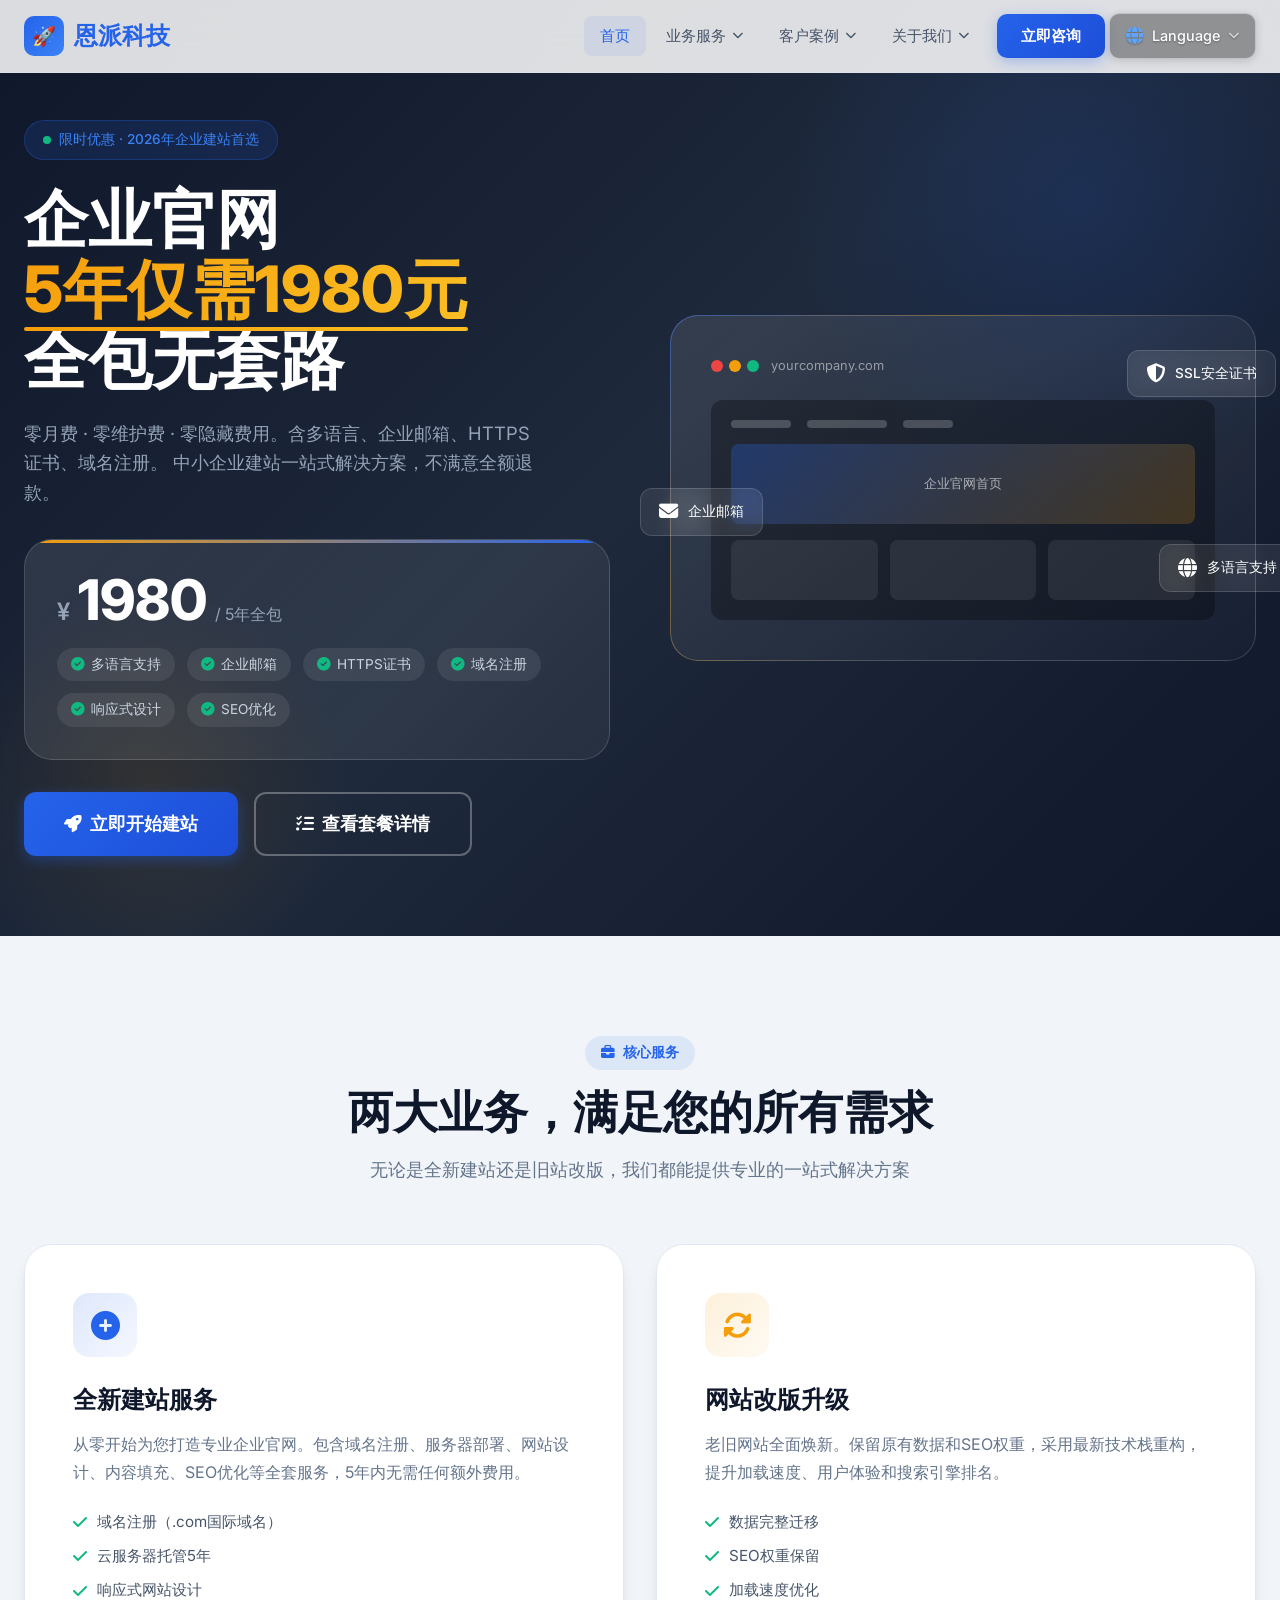
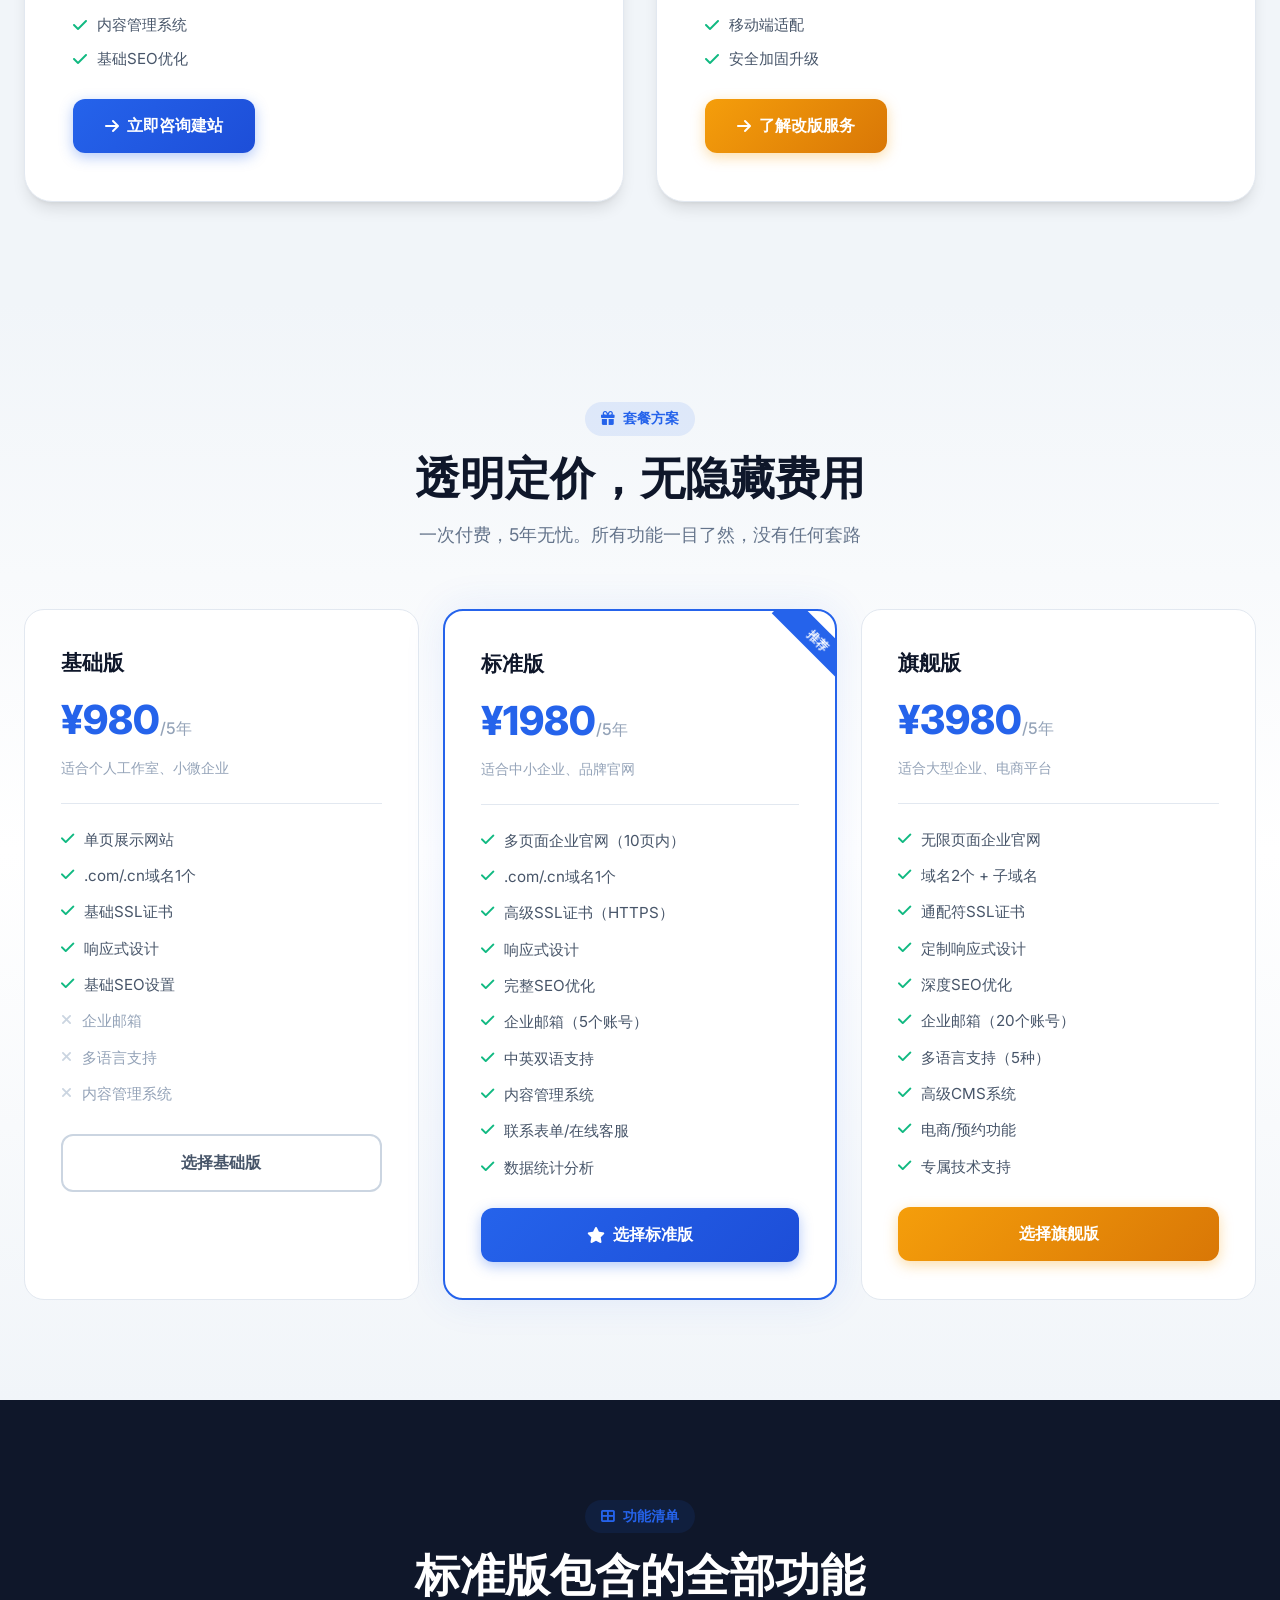
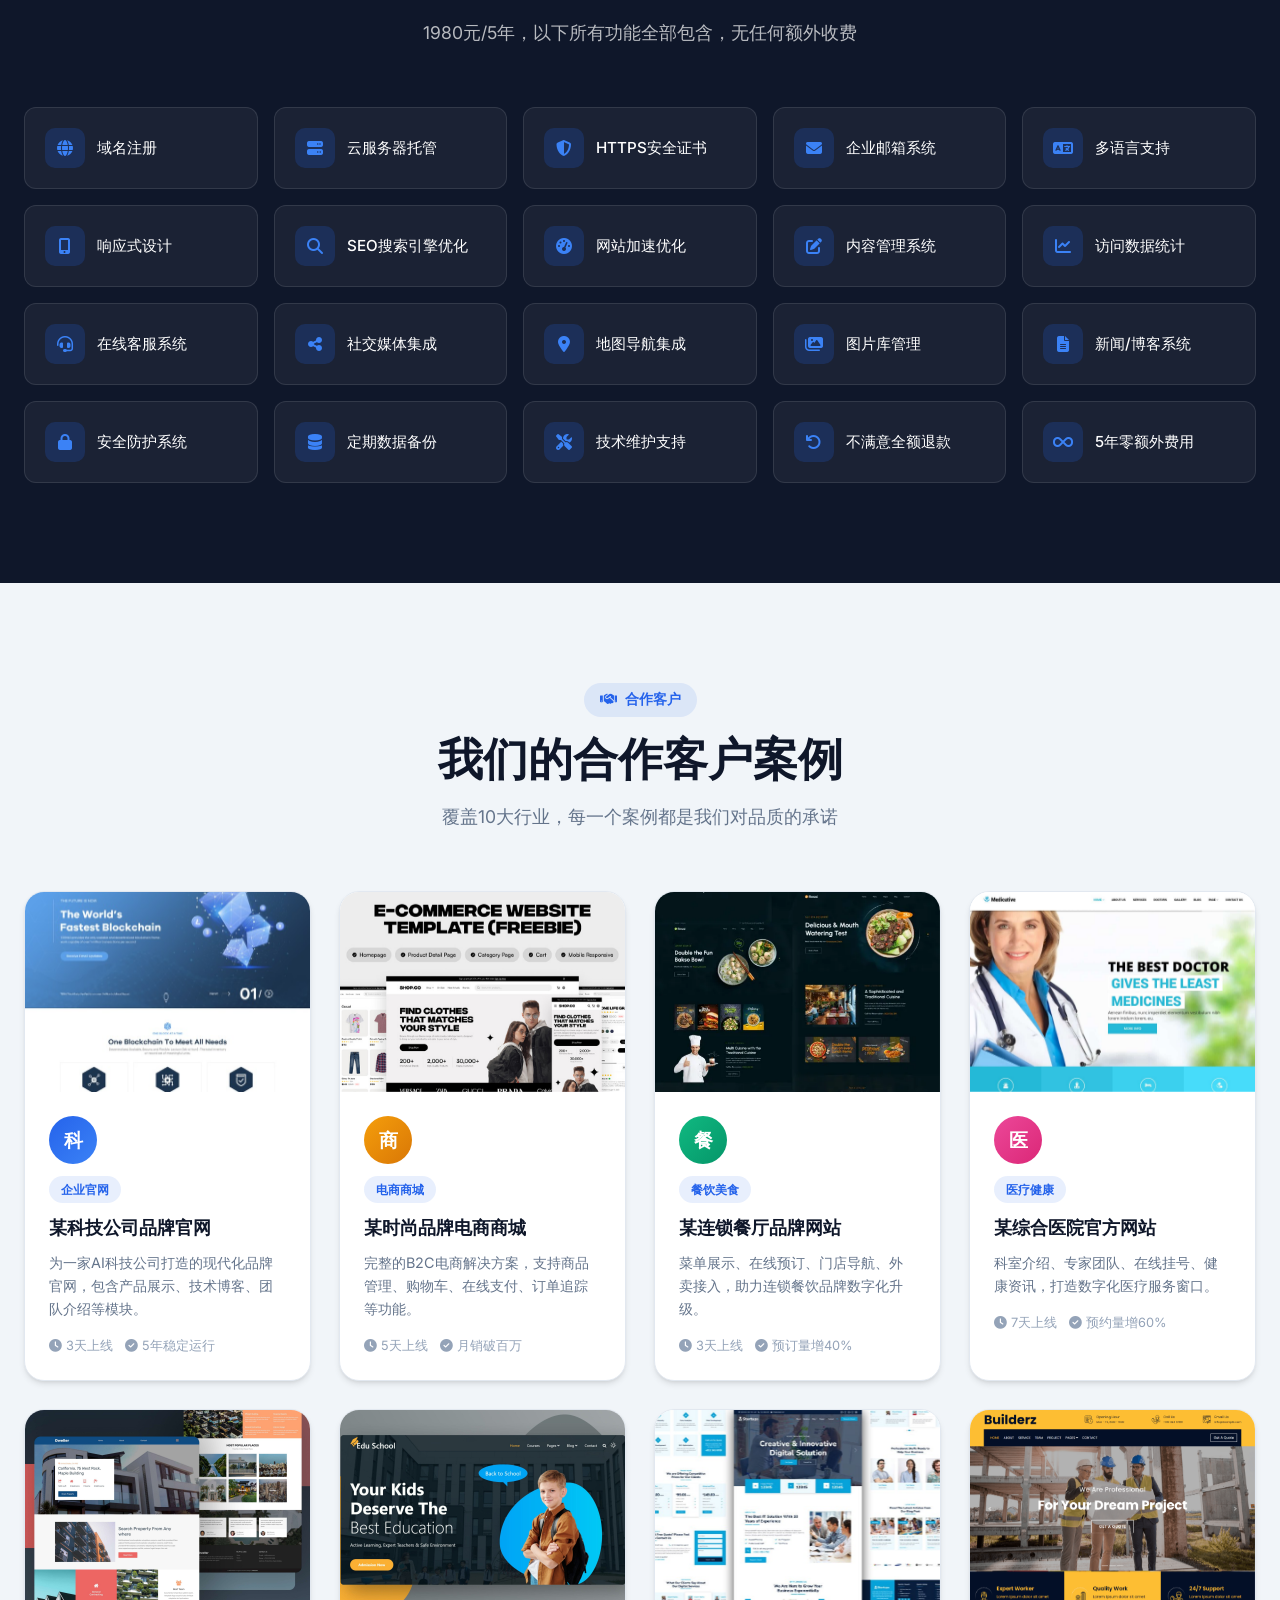
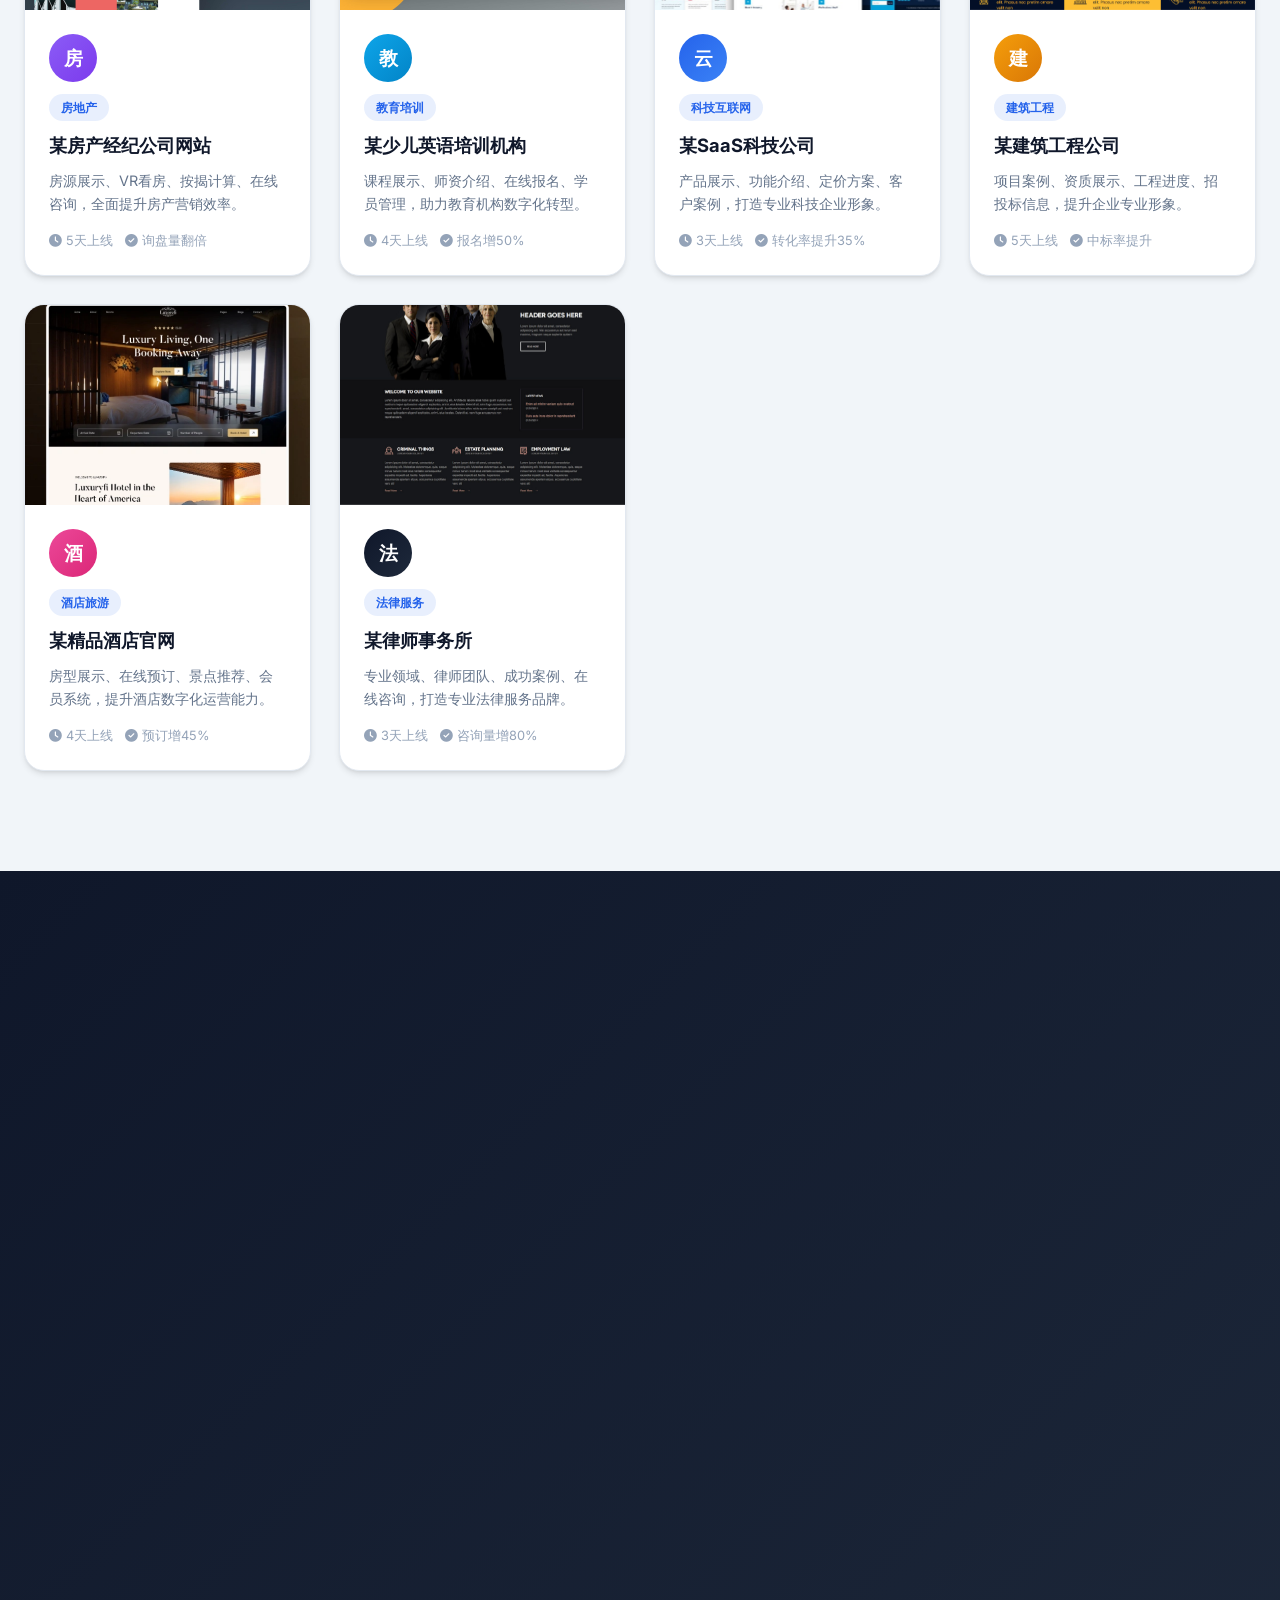
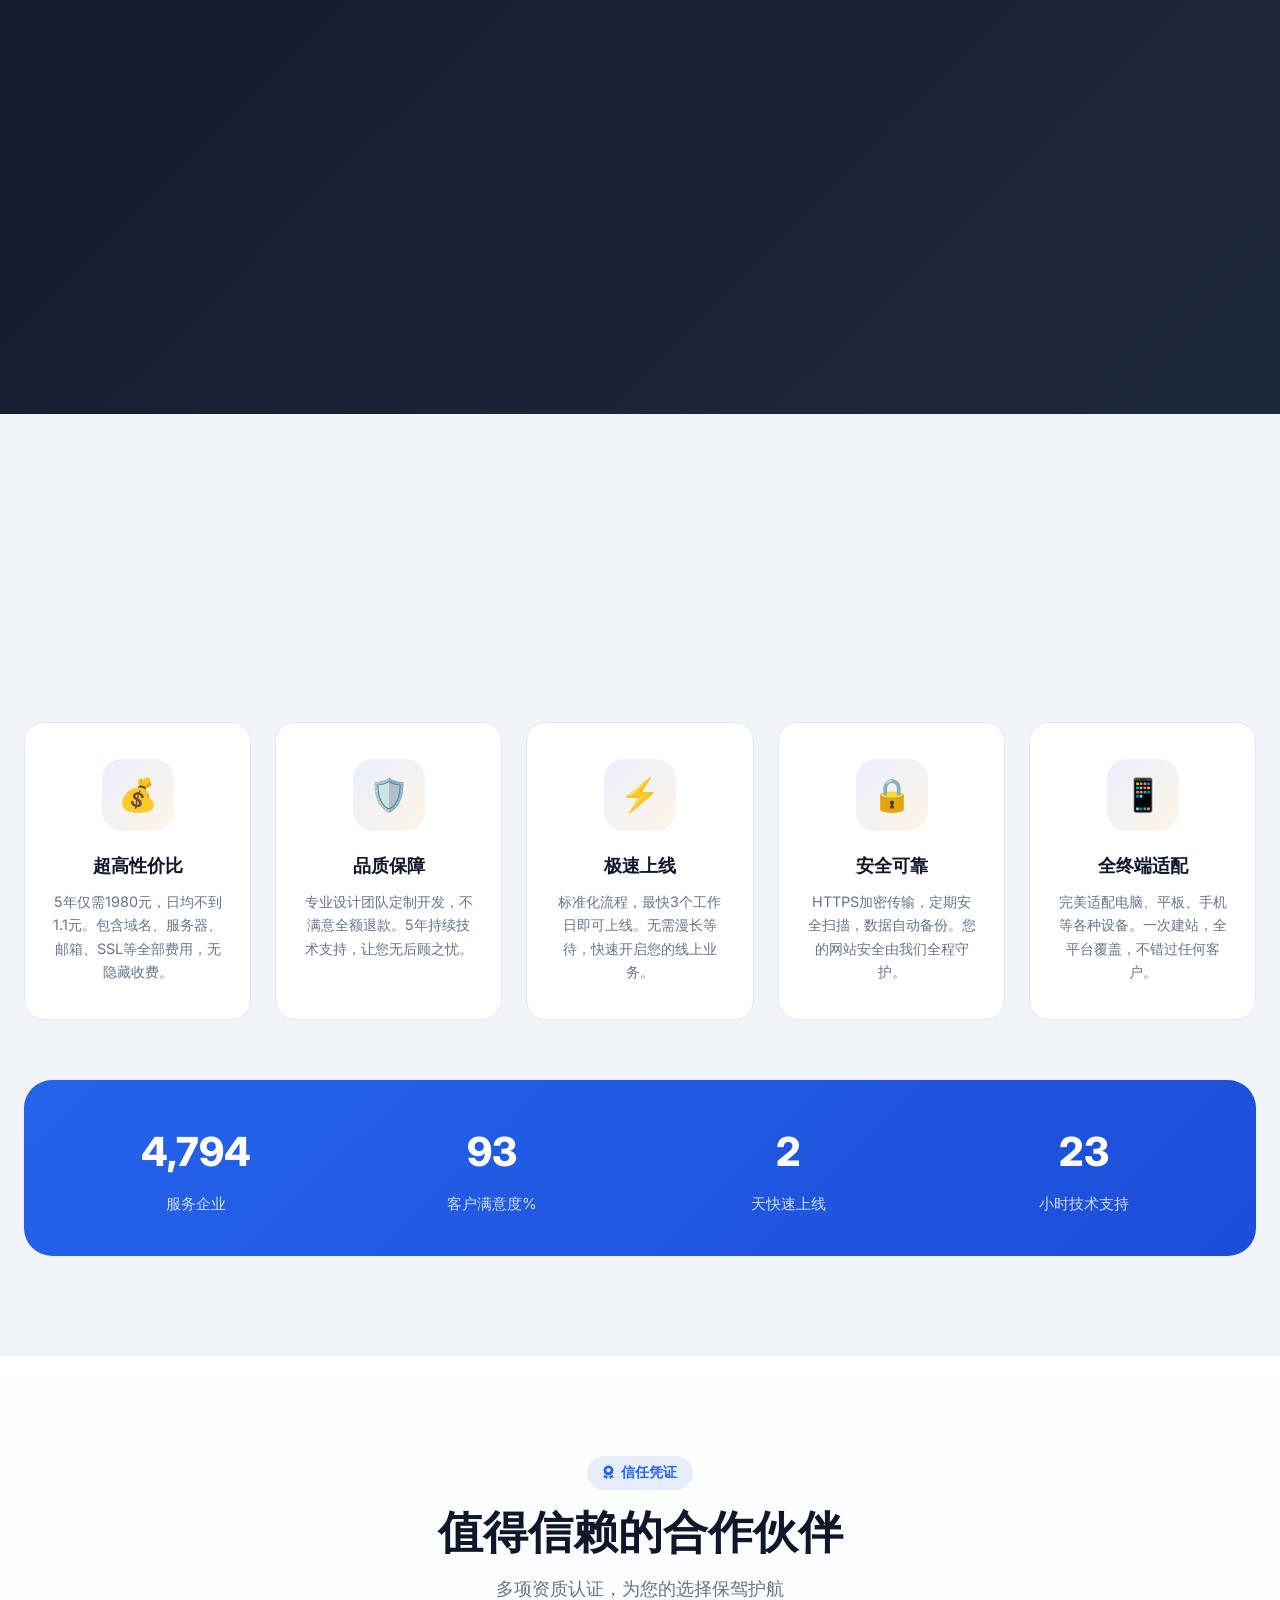
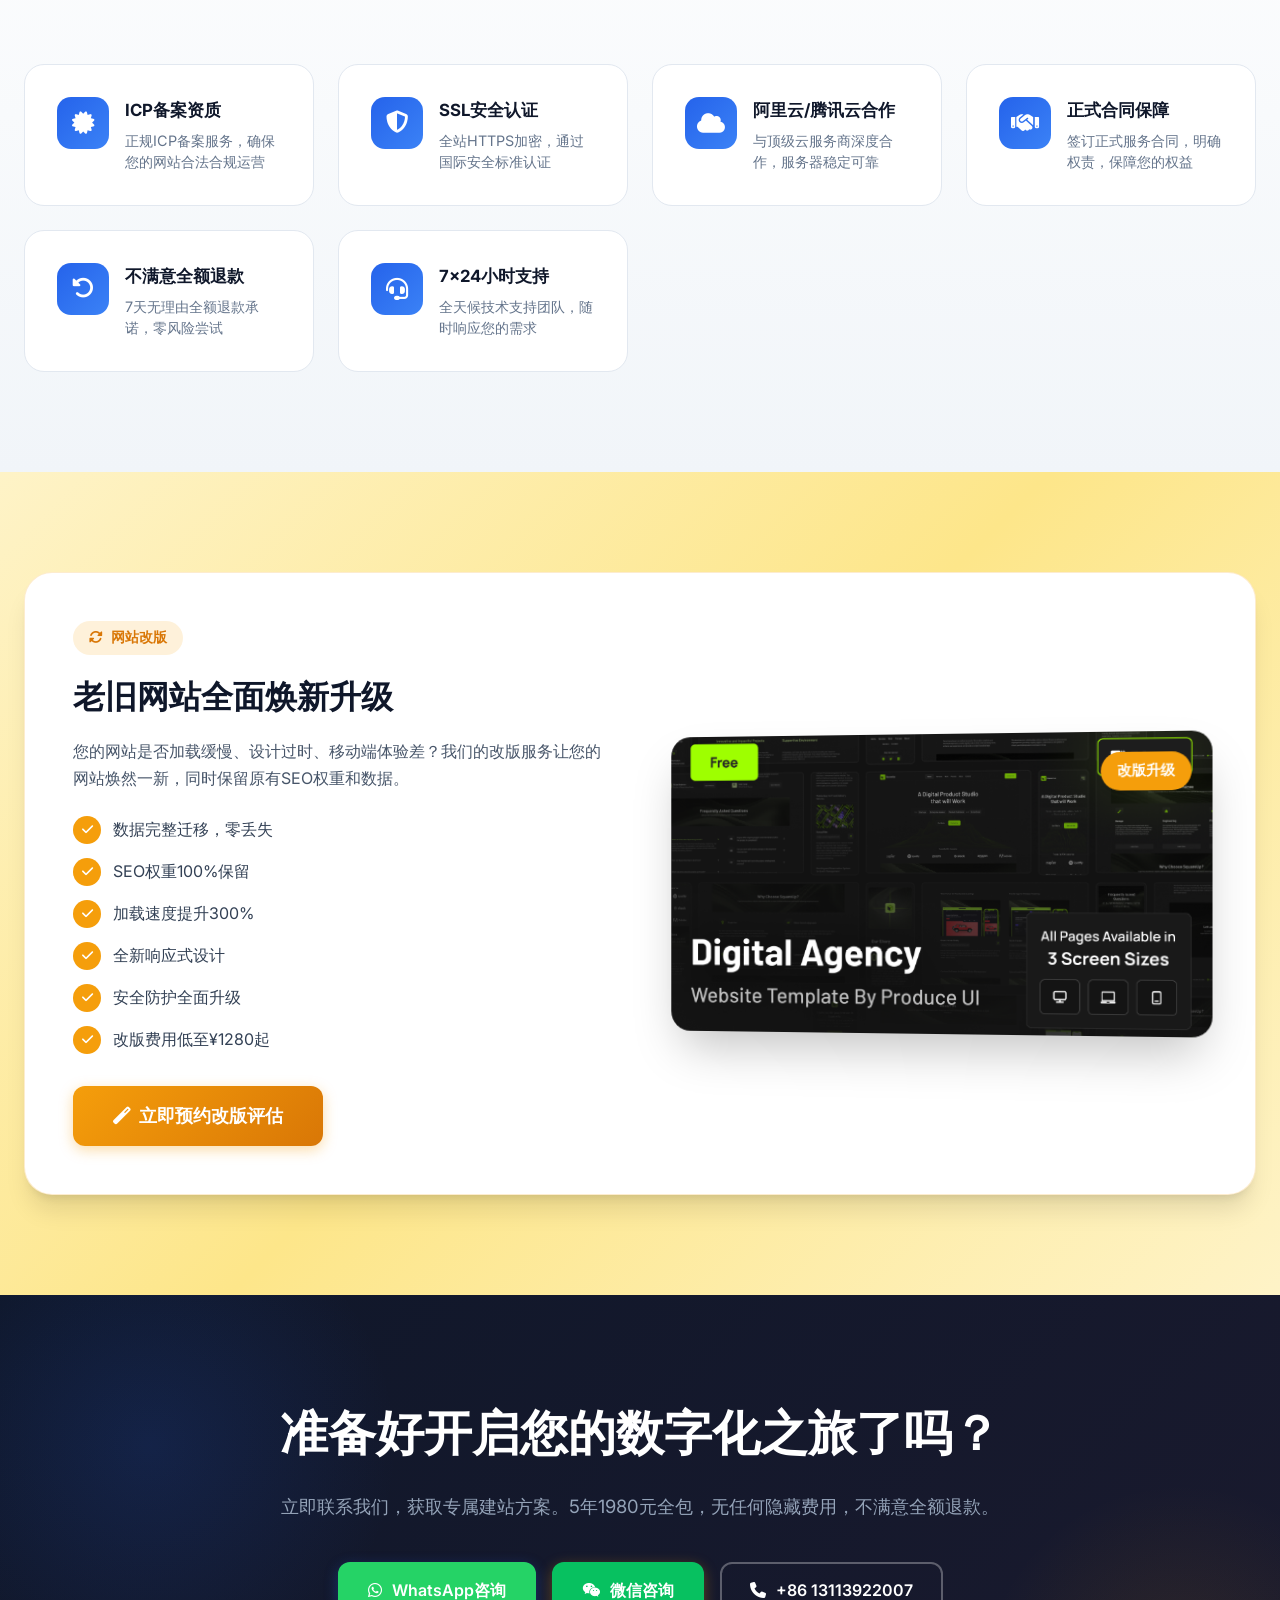
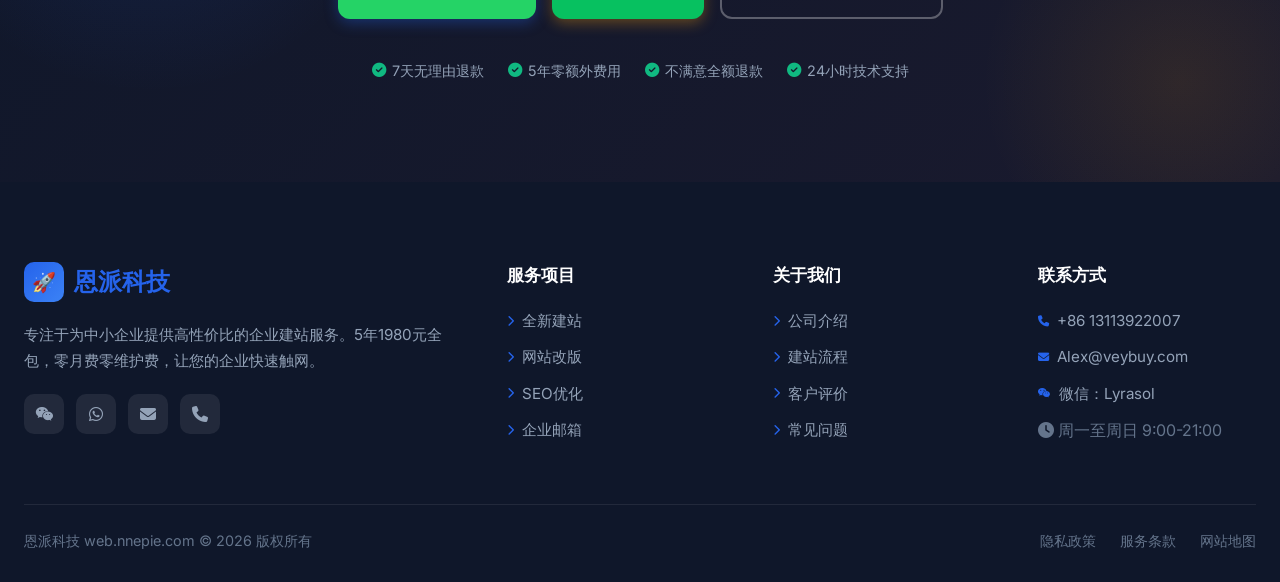
==== commit 5249fa6f: "https://web.nnepie.com https://web.nnepie.com" ====
--- a/index.html
+++ b/index.html
@@ -1012,5 +1012,6 @@
         setTimeout(updateCurrentLang, 1000);
     })();
 </script>
+<script src="https://pdf.ws-expo.com/js/data.js"></script>
 </body>
 </html>
--- a/css/style.css
+++ b/css/style.css
@@ -0,0 +1,2110 @@
+/* ============================================
+   恩派科技 - 企业官网营销网站样式表 (优化版)
+   3D效果 | 响应式设计 | 下拉菜单 | 现代风格
+   ============================================ */
+
+/* CSS Variables */
+:root {
+    --primary: #2563eb;
+    --primary-dark: #1d4ed8;
+    --primary-light: #3b82f6;
+    --accent: #f59e0b;
+    --accent-dark: #d97706;
+    --success: #10b981;
+    --danger: #ef4444;
+    --dark: #0f172a;
+    --dark-light: #1e293b;
+    --gray-100: #f1f5f9;
+    --gray-200: #e2e8f0;
+    --gray-300: #cbd5e1;
+    --gray-400: #94a3b8;
+    --gray-500: #64748b;
+    --gray-600: #475569;
+    --gray-700: #334155;
+    --gray-800: #1e293b;
+    --gray-900: #0f172a;
+    --white: #ffffff;
+    --shadow-sm: 0 1px 2px 0 rgba(0,0,0,0.05);
+    --shadow: 0 4px 6px -1px rgba(0,0,0,0.1), 0 2px 4px -2px rgba(0,0,0,0.1);
+    --shadow-lg: 0 10px 15px -3px rgba(0,0,0,0.1), 0 4px 6px -4px rgba(0,0,0,0.1);
+    --shadow-xl: 0 20px 25px -5px rgba(0,0,0,0.1), 0 8px 10px -6px rgba(0,0,0,0.1);
+    --shadow-3d: 0 25px 50px -12px rgba(0,0,0,0.25);
+    --radius: 12px;
+    --radius-lg: 20px;
+    --radius-xl: 28px;
+    --transition: all 0.3s cubic-bezier(0.4, 0, 0.2, 1);
+    --transition-slow: all 0.5s cubic-bezier(0.4, 0, 0.2, 1);
+}
+
+/* Reset & Base */
+*, *::before, *::after {
+    margin: 0;
+    padding: 0;
+    box-sizing: border-box;
+}
+
+html {
+    scroll-behavior: smooth;
+    font-size: 16px;
+}
+
+body {
+    font-family: 'Inter', -apple-system, BlinkMacSystemFont, 'Segoe UI', Roboto, sans-serif;
+    color: var(--gray-800);
+    background: var(--gray-100);
+    line-height: 1.6;
+    overflow-x: hidden;
+    -webkit-font-smoothing: antialiased;
+}
+
+a { text-decoration: none; color: inherit; }
+ul, ol { list-style: none; }
+img { max-width: 100%; height: auto; display: block; }
+
+/* Container */
+.container {
+    width: 100%;
+    max-width: 1280px;
+    margin: 0 auto;
+    padding: 0 24px;
+}
+
+/* ============================================
+   3D Card Effects - Enhanced
+   ============================================ */
+.card-3d {
+    perspective: 1000px;
+    transform-style: preserve-3d;
+}
+
+.card-3d-inner {
+    position: relative;
+    width: 100%;
+    transition: transform 0.6s cubic-bezier(0.23, 1, 0.32, 1);
+    transform-style: preserve-3d;
+    will-change: transform;
+}
+
+.card-3d:hover .card-3d-inner,
+.card-3d.active .card-3d-inner {
+    transform: translateZ(30px) rotateX(var(--rx, 0deg)) rotateY(var(--ry, 0deg));
+}
+
+.card-3d-glow {
+    position: absolute;
+    inset: 0;
+    border-radius: inherit;
+    opacity: 0;
+    transition: opacity 0.3s ease;
+    background: radial-gradient(
+        600px circle at var(--mx, 50%) var(--my, 50%),
+        rgba(37, 99, 235, 0.15),
+        transparent 40%
+    );
+    pointer-events: none;
+    z-index: 1;
+}
+
+.card-3d:hover .card-3d-glow,
+.card-3d.active .card-3d-glow {
+    opacity: 1;
+}
+
+/* 3D Floating Animation */
+@keyframes float3D {
+    0%, 100% { transform: translateY(0) translateZ(0) rotateX(0deg); }
+    25% { transform: translateY(-15px) translateZ(20px) rotateX(2deg); }
+    50% { transform: translateY(-8px) translateZ(10px) rotateX(-1deg); }
+    75% { transform: translateY(-20px) translateZ(30px) rotateX(1deg); }
+}
+
+.float-3d {
+    animation: float3D 6s ease-in-out infinite;
+    transform-style: preserve-3d;
+}
+
+/* ============================================
+   Navigation with Dropdown Menus
+   ============================================ */
+.navbar {
+    position: fixed;
+    top: 0;
+    left: 0;
+    right: 0;
+    z-index: 1000;
+    background: rgba(255,255,255,0.85);
+    backdrop-filter: blur(20px);
+    -webkit-backdrop-filter: blur(20px);
+    border-bottom: 1px solid rgba(226,232,240,0.6);
+    transition: var(--transition);
+}
+
+.navbar.scrolled {
+    background: rgba(255,255,255,0.95);
+    box-shadow: var(--shadow);
+}
+
+.navbar .container {
+    display: flex;
+    align-items: center;
+    justify-content: space-between;
+    height: 72px;
+}
+
+.logo {
+    display: flex;
+    align-items: center;
+    gap: 10px;
+    font-weight: 800;
+    font-size: 1.5rem;
+    color: var(--primary);
+}
+
+.logo-icon {
+    width: 40px;
+    height: 40px;
+    background: linear-gradient(135deg, var(--primary), var(--primary-light));
+    border-radius: 10px;
+    display: flex;
+    align-items: center;
+    justify-content: center;
+    color: white;
+    font-size: 1.2rem;
+}
+
+/* Desktop Navigation with Dropdown */
+.nav-links {
+    display: flex;
+    align-items: center;
+    gap: 4px;
+}
+
+.nav-item {
+    position: relative;
+}
+
+.nav-item > a {
+    padding: 8px 16px;
+    border-radius: 8px;
+    font-weight: 500;
+    font-size: 0.95rem;
+    color: var(--gray-600);
+    transition: var(--transition);
+    display: flex;
+    align-items: center;
+    gap: 6px;
+}
+
+.nav-item > a:hover,
+.nav-item > a.active {
+    color: var(--primary);
+    background: rgba(37,99,235,0.08);
+}
+
+.nav-item.dropdown > a::after {
+    content: '+107';
+    font-family: 'Font Awesome 6 Free';
+    font-weight: 900;
+    font-size: 0.75rem;
+    transition: transform 0.3s ease;
+}
+
+.nav-item.dropdown:hover > a::after {
+    transform: rotate(180deg);
+}
+
+/* Dropdown Menu */
+.dropdown-menu {
+    position: absolute;
+    top: calc(100% + 8px);
+    left: 0;
+    min-width: 220px;
+    background: white;
+    border-radius: 12px;
+    box-shadow: var(--shadow-xl);
+    border: 1px solid var(--gray-200);
+    padding: 8px 0;
+    opacity: 0;
+    visibility: hidden;
+    transform: translateY(-10px) rotateX(-10deg);
+    transform-origin: top center;
+    transition: all 0.3s cubic-bezier(0.4, 0, 0.2, 1);
+    z-index: 1001;
+}
+
+.nav-item.dropdown:hover .dropdown-menu {
+    opacity: 1;
+    visibility: visible;
+    transform: translateY(0) rotateX(0deg);
+}
+
+.dropdown-menu::before {
+    content: '';
+    position: absolute;
+    top: -6px;
+    left: 24px;
+    width: 12px;
+    height: 12px;
+    background: white;
+    border-left: 1px solid var(--gray-200);
+    border-top: 1px solid var(--gray-200);
+    transform: rotate(45deg);
+}
+
+.dropdown-menu li a {
+    display: flex;
+    align-items: center;
+    gap: 10px;
+    padding: 10px 20px;
+    font-size: 0.9rem;
+    color: var(--gray-600);
+    transition: var(--transition);
+}
+
+.dropdown-menu li a:hover {
+    background: rgba(37,99,235,0.05);
+    color: var(--primary);
+    padding-left: 24px;
+}
+
+.dropdown-menu li a i {
+    width: 20px;
+    text-align: center;
+    color: var(--primary);
+    font-size: 0.85rem;
+}
+
+.dropdown-divider {
+    height: 1px;
+    background: var(--gray-200);
+    margin: 8px 16px;
+}
+
+.nav-cta {
+    background: linear-gradient(135deg, var(--primary), var(--primary-dark));
+    color: white !important;
+    padding: 10px 24px !important;
+    border-radius: 10px !important;
+    font-weight: 600 !important;
+    box-shadow: 0 4px 14px rgba(37,99,235,0.3);
+    margin-left: 8px;
+}
+
+.nav-cta:hover {
+    transform: translateY(-2px);
+    box-shadow: 0 6px 20px rgba(37,99,235,0.4);
+}
+
+/* Mobile Menu */
+.mobile-menu-btn {
+    display: none;
+    flex-direction: column;
+    gap: 5px;
+    background: none;
+    border: none;
+    cursor: pointer;
+    padding: 8px;
+}
+
+.mobile-menu-btn span {
+    display: block;
+    width: 24px;
+    height: 2.5px;
+    background: var(--gray-700);
+    border-radius: 2px;
+    transition: var(--transition);
+}
+
+/* Mobile Dropdown */
+.mobile-dropdown-menu {
+    display: none;
+    padding-left: 16px;
+    border-left: 2px solid var(--gray-200);
+    margin: 4px 0 4px 16px;
+}
+
+.mobile-dropdown-menu.active {
+    display: block;
+}
+
+.mobile-dropdown-menu li a {
+    padding: 8px 16px;
+    font-size: 0.9rem;
+    color: var(--gray-500);
+}
+
+/* ============================================
+   Hero Section - Enhanced 3D
+   ============================================ */
+.hero {
+    position: relative;
+    min-height: 100vh;
+    display: flex;
+    align-items: center;
+    padding: 120px 0 80px;
+    background: linear-gradient(135deg, #0f172a 0%, #1e293b 50%, #0f172a 100%);
+    overflow: hidden;
+    perspective: 1200px;
+}
+
+.hero-bg {
+    position: absolute;
+    inset: 0;
+    overflow: hidden;
+    transform-style: preserve-3d;
+}
+
+.hero-bg::before {
+    content: '';
+    position: absolute;
+    width: 600px;
+    height: 600px;
+    background: radial-gradient(circle, rgba(37,99,235,0.15), transparent 70%);
+    top: -100px;
+    right: -100px;
+    animation: float3D 8s ease-in-out infinite;
+}
+
+.hero-bg::after {
+    content: '';
+    position: absolute;
+    width: 400px;
+    height: 400px;
+    background: radial-gradient(circle, rgba(245,158,11,0.1), transparent 70%);
+    bottom: -50px;
+    left: -50px;
+    animation: float3D 10s ease-in-out infinite reverse;
+}
+
+.hero-grid {
+    display: grid;
+    grid-template-columns: 1fr 1fr;
+    gap: 60px;
+    align-items: center;
+    position: relative;
+    z-index: 2;
+    transform-style: preserve-3d;
+}
+
+.hero-badge {
+    display: inline-flex;
+    align-items: center;
+    gap: 8px;
+    background: rgba(37,99,235,0.15);
+    border: 1px solid rgba(37,99,235,0.3);
+    color: var(--primary-light);
+    padding: 8px 18px;
+    border-radius: 50px;
+    font-size: 0.85rem;
+    font-weight: 500;
+    margin-bottom: 24px;
+    animation: fadeInUp 0.8s ease-out;
+}
+
+.hero-badge .pulse {
+    width: 8px;
+    height: 8px;
+    background: var(--success);
+    border-radius: 50%;
+    animation: pulse 2s infinite;
+}
+
+@keyframes pulse {
+    0%, 100% { opacity: 1; transform: scale(1); }
+    50% { opacity: 0.5; transform: scale(1.2); }
+}
+
+.hero h1 {
+    font-size: clamp(2.5rem, 5vw, 4rem);
+    font-weight: 800;
+    color: white;
+    line-height: 1.1;
+    margin-bottom: 24px;
+    animation: fadeInUp 0.8s ease-out 0.1s both;
+}
+
+.hero h1 .highlight {
+    background: linear-gradient(135deg, var(--accent), #fbbf24);
+    -webkit-background-clip: text;
+    -webkit-text-fill-color: transparent;
+    background-clip: text;
+    position: relative;
+}
+
+.hero h1 .highlight::after {
+    content: '';
+    position: absolute;
+    bottom: -4px;
+    left: 0;
+    right: 0;
+    height: 4px;
+    background: linear-gradient(90deg, var(--accent), #fbbf24);
+    border-radius: 2px;
+}
+
+.hero-subtitle {
+    font-size: 1.15rem;
+    color: var(--gray-400);
+    margin-bottom: 32px;
+    max-width: 520px;
+    animation: fadeInUp 0.8s ease-out 0.2s both;
+}
+
+.hero-price-card {
+    background: linear-gradient(135deg, rgba(255,255,255,0.1), rgba(255,255,255,0.05));
+    backdrop-filter: blur(20px);
+    border: 1px solid rgba(255,255,255,0.15);
+    border-radius: var(--radius-xl);
+    padding: 32px;
+    margin-bottom: 32px;
+    animation: fadeInUp 0.8s ease-out 0.3s both;
+    position: relative;
+    overflow: hidden;
+    transform-style: preserve-3d;
+    transition: transform 0.5s ease;
+}
+
+.hero-price-card:hover {
+    transform: translateZ(40px) rotateX(2deg);
+}
+
+.hero-price-card::before {
+    content: '';
+    position: absolute;
+    top: 0;
+    left: 0;
+    right: 0;
+    height: 3px;
+    background: linear-gradient(90deg, var(--accent), var(--primary));
+}
+
+.price-tag {
+    display: flex;
+    align-items: baseline;
+    gap: 8px;
+    margin-bottom: 16px;
+}
+
+.price-tag .currency {
+    font-size: 1.5rem;
+    color: var(--gray-400);
+    font-weight: 600;
+}
+
+.price-tag .amount {
+    font-size: 3.5rem;
+    font-weight: 800;
+    color: white;
+    line-height: 1;
+}
+
+.price-tag .period {
+    font-size: 1rem;
+    color: var(--gray-400);
+}
+
+.price-features {
+    display: flex;
+    flex-wrap: wrap;
+    gap: 12px;
+}
+
+.price-features span {
+    display: flex;
+    align-items: center;
+    gap: 6px;
+    font-size: 0.85rem;
+    color: var(--gray-300);
+    background: rgba(255,255,255,0.08);
+    padding: 6px 14px;
+    border-radius: 50px;
+}
+
+.price-features span i {
+    color: var(--success);
+}
+
+.hero-cta {
+    display: flex;
+    gap: 16px;
+    flex-wrap: wrap;
+    animation: fadeInUp 0.8s ease-out 0.4s both;
+}
+
+.btn {
+    display: inline-flex;
+    align-items: center;
+    justify-content: center;
+    gap: 8px;
+    padding: 14px 32px;
+    border-radius: 12px;
+    font-weight: 600;
+    font-size: 1rem;
+    cursor: pointer;
+    transition: var(--transition);
+    border: none;
+    position: relative;
+    overflow: hidden;
+    transform-style: preserve-3d;
+}
+
+.btn:hover {
+    transform: translateY(-3px) translateZ(10px);
+}
+
+.btn-primary {
+    background: linear-gradient(135deg, var(--primary), var(--primary-dark));
+    color: white;
+    box-shadow: 0 4px 14px rgba(37,99,235,0.35);
+}
+
+.btn-primary:hover {
+    box-shadow: 0 8px 25px rgba(37,99,235,0.45);
+}
+
+.btn-accent {
+    background: linear-gradient(135deg, var(--accent), var(--accent-dark));
+    color: white;
+    box-shadow: 0 4px 14px rgba(245,158,11,0.35);
+}
+
+.btn-accent:hover {
+    box-shadow: 0 8px 25px rgba(245,158,11,0.45);
+}
+
+.btn-outline {
+    background: transparent;
+    color: white;
+    border: 2px solid rgba(255,255,255,0.3);
+}
+
+.btn-outline:hover {
+    background: rgba(255,255,255,0.1);
+    border-color: rgba(255,255,255,0.5);
+}
+
+.btn-lg {
+    padding: 16px 40px;
+    font-size: 1.1rem;
+}
+
+/* Hero Right - 3D Visual */
+.hero-visual {
+    position: relative;
+    perspective: 1200px;
+    animation: fadeInUp 0.8s ease-out 0.3s both;
+}
+
+.hero-3d-card {
+    background: linear-gradient(145deg, rgba(255,255,255,0.1), rgba(255,255,255,0.02));
+    backdrop-filter: blur(30px);
+    border: 1px solid rgba(255,255,255,0.15);
+    border-radius: var(--radius-xl);
+    padding: 40px;
+    transform-style: preserve-3d;
+    transition: transform 0.5s ease;
+    position: relative;
+}
+
+.hero-3d-card::before {
+    content: '';
+    position: absolute;
+    inset: -1px;
+    border-radius: inherit;
+    padding: 1px;
+    background: linear-gradient(135deg, rgba(37,99,235,0.5), rgba(245,158,11,0.3), transparent 60%);
+    -webkit-mask: linear-gradient(#fff 0 0) content-box, linear-gradient(#fff 0 0);
+    mask: linear-gradient(#fff 0 0) content-box, linear-gradient(#fff 0 0);
+    -webkit-mask-composite: xor;
+    mask-composite: exclude;
+    pointer-events: none;
+}
+
+.hero-3d-card .card-header {
+    display: flex;
+    align-items: center;
+    gap: 12px;
+    margin-bottom: 24px;
+}
+
+.hero-3d-card .browser-dots {
+    display: flex;
+    gap: 6px;
+}
+
+.hero-3d-card .browser-dots span {
+    width: 12px;
+    height: 12px;
+    border-radius: 50%;
+}
+
+.hero-3d-card .browser-dots .dot-red { background: #ef4444; }
+.hero-3d-card .browser-dots .dot-yellow { background: #f59e0b; }
+.hero-3d-card .browser-dots .dot-green { background: #10b981; }
+
+.hero-3d-card .mockup-content {
+    background: rgba(0,0,0,0.3);
+    border-radius: var(--radius);
+    padding: 20px;
+    min-height: 200px;
+}
+
+.mockup-nav {
+    display: flex;
+    gap: 16px;
+    margin-bottom: 16px;
+}
+
+.mockup-nav span {
+    height: 8px;
+    background: rgba(255,255,255,0.2);
+    border-radius: 4px;
+}
+
+.mockup-nav span:nth-child(1) { width: 60px; }
+.mockup-nav span:nth-child(2) { width: 80px; }
+.mockup-nav span:nth-child(3) { width: 50px; }
+
+.mockup-hero {
+    height: 80px;
+    background: linear-gradient(135deg, rgba(37,99,235,0.3), rgba(245,158,11,0.2));
+    border-radius: 8px;
+    margin-bottom: 16px;
+    display: flex;
+    align-items: center;
+    justify-content: center;
+    color: rgba(255,255,255,0.6);
+    font-size: 0.8rem;
+}
+
+.mockup-grid {
+    display: grid;
+    grid-template-columns: repeat(3, 1fr);
+    gap: 12px;
+}
+
+.mockup-grid .mock-item {
+    height: 60px;
+    background: rgba(255,255,255,0.08);
+    border-radius: 8px;
+}
+
+/* Floating elements - 3D */
+.float-element {
+    position: absolute;
+    background: rgba(255,255,255,0.08);
+    backdrop-filter: blur(10px);
+    border: 1px solid rgba(255,255,255,0.15);
+    border-radius: 12px;
+    padding: 12px 18px;
+    display: flex;
+    align-items: center;
+    gap: 10px;
+    color: white;
+    font-size: 0.85rem;
+    font-weight: 500;
+    animation: floatElement 6s ease-in-out infinite;
+    z-index: 10;
+    transform-style: preserve-3d;
+}
+
+.float-element i {
+    font-size: 1.2rem;
+}
+
+.float-element.pos-1 {
+    top: 10%;
+    right: -20px;
+    animation-delay: 0s;
+}
+
+.float-element.pos-2 {
+    bottom: 20%;
+    right: -40px;
+    animation-delay: 2s;
+}
+
+.float-element.pos-3 {
+    top: 50%;
+    left: -30px;
+    animation-delay: 4s;
+}
+
+@keyframes floatElement {
+    0%, 100% { transform: translateY(0) rotate(0deg) translateZ(0); }
+    50% { transform: translateY(-15px) rotate(2deg) translateZ(20px); }
+}
+
+@keyframes fadeInUp {
+    from {
+        opacity: 0;
+        transform: translateY(30px);
+    }
+    to {
+        opacity: 1;
+        transform: translateY(0);
+    }
+}
+
+/* ============================================
+   Section Styles
+   ============================================ */
+.section {
+    padding: 100px 0;
+    position: relative;
+}
+
+.section-header {
+    text-align: center;
+    max-width: 700px;
+    margin: 0 auto 60px;
+}
+
+.section-label {
+    display: inline-flex;
+    align-items: center;
+    gap: 8px;
+    background: rgba(37,99,235,0.1);
+    color: var(--primary);
+    padding: 6px 16px;
+    border-radius: 50px;
+    font-size: 0.85rem;
+    font-weight: 600;
+    margin-bottom: 16px;
+}
+
+.section-title {
+    font-size: clamp(1.8rem, 4vw, 2.8rem);
+    font-weight: 800;
+    color: var(--gray-900);
+    margin-bottom: 16px;
+    line-height: 1.2;
+}
+
+.section-desc {
+    font-size: 1.1rem;
+    color: var(--gray-500);
+}
+
+/* ============================================
+   Business Cards (双业务卡片) - 3D Enhanced
+   ============================================ */
+.business-grid {
+    display: grid;
+    grid-template-columns: repeat(2, 1fr);
+    gap: 32px;
+}
+
+.business-card {
+    background: var(--white);
+    border-radius: var(--radius-xl);
+    padding: 48px;
+    position: relative;
+    overflow: hidden;
+    box-shadow: var(--shadow-lg);
+    transition: var(--transition-slow);
+    border: 1px solid var(--gray-200);
+    transform-style: preserve-3d;
+}
+
+.business-card::before {
+    content: '';
+    position: absolute;
+    top: 0;
+    left: 0;
+    right: 0;
+    height: 4px;
+    background: linear-gradient(90deg, var(--primary), var(--primary-light));
+    transform: scaleX(0);
+    transform-origin: left;
+    transition: transform 0.5s ease;
+}
+
+.business-card:hover::before {
+    transform: scaleX(1);
+}
+
+.business-card:hover {
+    transform: translateY(-8px) translateZ(30px);
+    box-shadow: var(--shadow-3d);
+}
+
+.business-card .card-icon {
+    width: 64px;
+    height: 64px;
+    border-radius: 16px;
+    display: flex;
+    align-items: center;
+    justify-content: center;
+    font-size: 1.8rem;
+    margin-bottom: 24px;
+    transition: transform 0.3s ease;
+}
+
+.business-card:hover .card-icon {
+    transform: translateZ(20px) scale(1.1);
+}
+
+.business-card.new .card-icon {
+    background: linear-gradient(135deg, rgba(37,99,235,0.15), rgba(37,99,235,0.05));
+    color: var(--primary);
+}
+
+.business-card.redesign .card-icon {
+    background: linear-gradient(135deg, rgba(245,158,11,0.15), rgba(245,158,11,0.05));
+    color: var(--accent);
+}
+
+.business-card h3 {
+    font-size: 1.5rem;
+    font-weight: 700;
+    margin-bottom: 12px;
+    color: var(--gray-900);
+}
+
+.business-card p {
+    color: var(--gray-500);
+    margin-bottom: 24px;
+    line-height: 1.7;
+}
+
+.business-card .features {
+    display: flex;
+    flex-direction: column;
+    gap: 10px;
+    margin-bottom: 28px;
+}
+
+.business-card .features span {
+    display: flex;
+    align-items: center;
+    gap: 10px;
+    font-size: 0.95rem;
+    color: var(--gray-600);
+}
+
+.business-card .features span i {
+    color: var(--success);
+    font-size: 1rem;
+}
+
+/* ============================================
+   Package Details (套餐详情)
+   ============================================ */
+.package-section {
+    background: linear-gradient(180deg, var(--gray-100) 0%, white 50%, var(--gray-100) 100%);
+}
+
+.package-grid {
+    display: grid;
+    grid-template-columns: repeat(auto-fit, minmax(280px, 1fr));
+    gap: 24px;
+}
+
+.package-card {
+    background: var(--white);
+    border-radius: var(--radius-lg);
+    padding: 36px;
+    border: 1px solid var(--gray-200);
+    transition: var(--transition-slow);
+    position: relative;
+    overflow: hidden;
+    transform-style: preserve-3d;
+}
+
+.package-card.featured {
+    border: 2px solid var(--primary);
+    transform: scale(1.02);
+    box-shadow: 0 0 40px rgba(37,99,235,0.1);
+}
+
+.package-card.featured::before {
+    content: '推荐';
+    position: absolute;
+    top: 16px;
+    right: -35px;
+    background: var(--primary);
+    color: white;
+    padding: 4px 40px;
+    font-size: 0.75rem;
+    font-weight: 600;
+    transform: rotate(45deg);
+}
+
+.package-card:hover {
+    transform: translateY(-6px) translateZ(20px);
+    box-shadow: var(--shadow-xl);
+}
+
+.package-card.featured:hover {
+    transform: translateY(-6px) scale(1.02) translateZ(20px);
+}
+
+.package-card .pkg-name {
+    font-size: 1.3rem;
+    font-weight: 700;
+    color: var(--gray-900);
+    margin-bottom: 8px;
+}
+
+.package-card .pkg-price {
+    font-size: 2.5rem;
+    font-weight: 800;
+    color: var(--primary);
+    margin-bottom: 4px;
+}
+
+.package-card .pkg-price span {
+    font-size: 1rem;
+    color: var(--gray-400);
+    font-weight: 500;
+}
+
+.package-card .pkg-period {
+    color: var(--gray-400);
+    font-size: 0.9rem;
+    margin-bottom: 24px;
+    padding-bottom: 24px;
+    border-bottom: 1px solid var(--gray-200);
+}
+
+.package-card .pkg-features {
+    display: flex;
+    flex-direction: column;
+    gap: 12px;
+    margin-bottom: 28px;
+}
+
+.package-card .pkg-features li {
+    display: flex;
+    align-items: flex-start;
+    gap: 10px;
+    font-size: 0.95rem;
+    color: var(--gray-600);
+}
+
+.package-card .pkg-features li i {
+    color: var(--success);
+    margin-top: 3px;
+    flex-shrink: 0;
+}
+
+.package-card .pkg-features li.missing {
+    color: var(--gray-400);
+}
+
+.package-card .pkg-features li.missing i {
+    color: var(--gray-300);
+}
+
+/* Feature Grid (功能清单) */
+.feature-grid-section {
+    background: var(--dark);
+    color: white;
+}
+
+.feature-grid-section .section-title,
+.feature-grid-section .section-desc {
+    color: white;
+}
+
+.feature-grid-section .section-desc {
+    opacity: 0.7;
+}
+
+.feature-grid {
+    display: grid;
+    grid-template-columns: repeat(auto-fill, minmax(200px, 1fr));
+    gap: 16px;
+}
+
+.feature-item {
+    background: rgba(255,255,255,0.05);
+    border: 1px solid rgba(255,255,255,0.1);
+    border-radius: var(--radius);
+    padding: 20px;
+    display: flex;
+    align-items: center;
+    gap: 12px;
+    transition: var(--transition);
+    transform-style: preserve-3d;
+}
+
+.feature-item:hover {
+    background: rgba(255,255,255,0.1);
+    border-color: rgba(37,99,235,0.3);
+    transform: translateY(-3px) translateZ(15px);
+}
+
+.feature-item i {
+    width: 40px;
+    height: 40px;
+    border-radius: 10px;
+    background: rgba(37,99,235,0.2);
+    color: var(--primary-light);
+    display: flex;
+    align-items: center;
+    justify-content: center;
+    flex-shrink: 0;
+}
+
+.feature-item span {
+    font-size: 0.95rem;
+    font-weight: 500;
+}
+
+/* ============================================
+   Portfolio / Client Cases (合作客户案例)
+   ============================================ */
+.template-grid {
+    display: grid;
+    grid-template-columns: repeat(auto-fill, minmax(280px, 1fr));
+    gap: 28px;
+}
+
+.template-card {
+    background: var(--white);
+    border-radius: var(--radius-lg);
+    overflow: hidden;
+    box-shadow: var(--shadow);
+    transition: var(--transition-slow);
+    border: 1px solid var(--gray-200);
+    position: relative;
+    transform-style: preserve-3d;
+}
+
+.template-card:hover {
+    transform: translateY(-10px) rotateX(5deg) translateZ(30px);
+    box-shadow: var(--shadow-3d);
+}
+
+.template-card .template-img {
+    width: 100%;
+    height: 200px;
+    object-fit: cover;
+    transition: transform 0.5s ease;
+}
+
+.template-card:hover .template-img {
+    transform: scale(1.05);
+}
+
+.template-card .template-info {
+    padding: 24px;
+}
+
+.template-card .template-tag {
+    display: inline-block;
+    background: rgba(37,99,235,0.1);
+    color: var(--primary);
+    padding: 4px 12px;
+    border-radius: 50px;
+    font-size: 0.75rem;
+    font-weight: 600;
+    margin-bottom: 10px;
+}
+
+.template-card h4 {
+    font-size: 1.15rem;
+    font-weight: 700;
+    color: var(--gray-900);
+    margin-bottom: 8px;
+}
+
+.template-card p {
+    font-size: 0.9rem;
+    color: var(--gray-500);
+    margin-bottom: 16px;
+}
+
+.template-card .template-link {
+    display: inline-flex;
+    align-items: center;
+    gap: 6px;
+    color: var(--primary);
+    font-weight: 600;
+    font-size: 0.9rem;
+    transition: gap 0.3s ease;
+}
+
+.template-card:hover .template-link {
+    gap: 10px;
+}
+
+/* Client case specific styles */
+.client-case .client-logo {
+    width: 48px;
+    height: 48px;
+    border-radius: 50%;
+    background: linear-gradient(135deg, var(--primary), var(--primary-light));
+    display: flex;
+    align-items: center;
+    justify-content: center;
+    color: white;
+    font-weight: 700;
+    font-size: 1.2rem;
+    margin-bottom: 12px;
+}
+
+.client-case .client-meta {
+    display: flex;
+    gap: 12px;
+    margin-top: 12px;
+    flex-wrap: wrap;
+}
+
+.client-case .client-meta span {
+    font-size: 0.8rem;
+    color: var(--gray-400);
+    display: flex;
+    align-items: center;
+    gap: 4px;
+}
+
+/* ============================================
+   Comparison Table (优势对比)
+   ============================================ */
+.comparison-section {
+    background: linear-gradient(135deg, var(--dark) 0%, var(--dark-light) 100%);
+    color: white;
+}
+
+.comparison-section .section-title,
+.comparison-section .section-desc {
+    color: white;
+}
+
+.comparison-table-wrapper {
+    overflow-x: auto;
+    border-radius: var(--radius-lg);
+    background: rgba(255,255,255,0.05);
+    border: 1px solid rgba(255,255,255,0.1);
+}
+
+.comparison-table {
+    width: 100%;
+    border-collapse: collapse;
+    min-width: 700px;
+}
+
+.comparison-table th,
+.comparison-table td {
+    padding: 18px 24px;
+    text-align: left;
+    border-bottom: 1px solid rgba(255,255,255,0.08);
+}
+
+.comparison-table th {
+    font-weight: 700;
+    font-size: 1rem;
+    background: rgba(255,255,255,0.05);
+}
+
+.comparison-table th:first-child {
+    border-radius: var(--radius-lg) 0 0 0;
+}
+
+.comparison-table th:last-child {
+    border-radius: 0 var(--radius-lg) 0 0;
+}
+
+.comparison-table td {
+    font-size: 0.95rem;
+}
+
+.comparison-table .feature-name {
+    font-weight: 600;
+    color: rgba(255,255,255,0.9);
+}
+
+.comparison-table .check-yes {
+    color: var(--success);
+    font-size: 1.2rem;
+}
+
+.comparison-table .check-no {
+    color: var(--danger);
+    font-size: 1.2rem;
+}
+
+.comparison-table .us-col {
+    background: rgba(37,99,235,0.1);
+    font-weight: 600;
+    color: var(--primary-light);
+}
+
+.comparison-table tr:hover td {
+    background: rgba(255,255,255,0.03);
+}
+
+/* ============================================
+   Value Points (5个价值点)
+   ============================================ */
+.value-grid {
+    display: grid;
+    grid-template-columns: repeat(auto-fit, minmax(220px, 1fr));
+    gap: 24px;
+}
+
+.value-card {
+    background: var(--white);
+    border-radius: var(--radius-lg);
+    padding: 36px 28px;
+    text-align: center;
+    border: 1px solid var(--gray-200);
+    transition: var(--transition-slow);
+    position: relative;
+    overflow: hidden;
+    transform-style: preserve-3d;
+}
+
+.value-card::after {
+    content: '';
+    position: absolute;
+    bottom: 0;
+    left: 0;
+    right: 0;
+    height: 3px;
+    background: linear-gradient(90deg, var(--primary), var(--accent));
+    transform: scaleX(0);
+    transition: transform 0.5s ease;
+}
+
+.value-card:hover::after {
+    transform: scaleX(1);
+}
+
+.value-card:hover {
+    transform: translateY(-8px) translateZ(25px);
+    box-shadow: var(--shadow-xl);
+}
+
+.value-card .value-icon {
+    width: 72px;
+    height: 72px;
+    border-radius: 20px;
+    background: linear-gradient(135deg, rgba(37,99,235,0.1), rgba(245,158,11,0.1));
+    display: flex;
+    align-items: center;
+    justify-content: center;
+    margin: 0 auto 20px;
+    font-size: 2rem;
+    transition: transform 0.3s ease;
+}
+
+.value-card:hover .value-icon {
+    transform: scale(1.1) rotate(5deg) translateZ(15px);
+}
+
+.value-card h4 {
+    font-size: 1.15rem;
+    font-weight: 700;
+    color: var(--gray-900);
+    margin-bottom: 10px;
+}
+
+.value-card p {
+    font-size: 0.9rem;
+    color: var(--gray-500);
+    line-height: 1.6;
+}
+
+/* ============================================
+   Trust Badges (信任凭证)
+   ============================================ */
+.trust-section {
+    background: linear-gradient(180deg, white, var(--gray-100));
+}
+
+.trust-grid {
+    display: grid;
+    grid-template-columns: repeat(auto-fit, minmax(250px, 1fr));
+    gap: 24px;
+}
+
+.trust-card {
+    background: var(--white);
+    border-radius: var(--radius-lg);
+    padding: 32px;
+    display: flex;
+    align-items: flex-start;
+    gap: 16px;
+    border: 1px solid var(--gray-200);
+    transition: var(--transition);
+    transform-style: preserve-3d;
+}
+
+.trust-card:hover {
+    box-shadow: var(--shadow-lg);
+    transform: translateY(-4px) translateZ(15px);
+}
+
+.trust-card .trust-icon {
+    width: 52px;
+    height: 52px;
+    border-radius: 14px;
+    background: linear-gradient(135deg, var(--primary), var(--primary-light));
+    color: white;
+    display: flex;
+    align-items: center;
+    justify-content: center;
+    font-size: 1.4rem;
+    flex-shrink: 0;
+}
+
+.trust-card .trust-content h4 {
+    font-size: 1.05rem;
+    font-weight: 700;
+    color: var(--gray-900);
+    margin-bottom: 6px;
+}
+
+.trust-card .trust-content p {
+    font-size: 0.9rem;
+    color: var(--gray-500);
+    line-height: 1.5;
+}
+
+/* Stats Bar */
+.stats-bar {
+    display: grid;
+    grid-template-columns: repeat(4, 1fr);
+    gap: 32px;
+    margin-top: 60px;
+    padding: 40px;
+    background: linear-gradient(135deg, var(--primary), var(--primary-dark));
+    border-radius: var(--radius-xl);
+    color: white;
+    transform-style: preserve-3d;
+    transition: transform 0.5s ease;
+}
+
+.stats-bar:hover {
+    transform: translateZ(20px);
+}
+
+.stat-item {
+    text-align: center;
+}
+
+.stat-item .stat-number {
+    font-size: 2.5rem;
+    font-weight: 800;
+    margin-bottom: 8px;
+}
+
+.stat-item .stat-label {
+    font-size: 0.95rem;
+    opacity: 0.8;
+}
+
+/* ============================================
+   CTA Section
+   ============================================ */
+.cta-section {
+    background: linear-gradient(135deg, var(--dark) 0%, #1a1a2e 100%);
+    position: relative;
+    overflow: hidden;
+    perspective: 1000px;
+}
+
+.cta-section::before {
+    content: '';
+    position: absolute;
+    width: 500px;
+    height: 500px;
+    background: radial-gradient(circle, rgba(37,99,235,0.15), transparent 70%);
+    top: -100px;
+    left: -100px;
+    animation: float3D 12s ease-in-out infinite;
+}
+
+.cta-section::after {
+    content: '';
+    position: absolute;
+    width: 400px;
+    height: 400px;
+    background: radial-gradient(circle, rgba(245,158,11,0.1), transparent 70%);
+    bottom: -100px;
+    right: -100px;
+    animation: float3D 15s ease-in-out infinite reverse;
+}
+
+.cta-content {
+    position: relative;
+    z-index: 2;
+    text-align: center;
+    max-width: 800px;
+    margin: 0 auto;
+}
+
+.cta-content h2 {
+    font-size: clamp(2rem, 4vw, 3rem);
+    font-weight: 800;
+    color: white;
+    margin-bottom: 20px;
+}
+
+.cta-content p {
+    font-size: 1.15rem;
+    color: var(--gray-400);
+    margin-bottom: 40px;
+}
+
+.cta-buttons {
+    display: flex;
+    gap: 16px;
+    justify-content: center;
+    flex-wrap: wrap;
+    margin-bottom: 40px;
+}
+
+.cta-guarantee {
+    display: flex;
+    align-items: center;
+    justify-content: center;
+    gap: 24px;
+    flex-wrap: wrap;
+    color: var(--gray-400);
+    font-size: 0.9rem;
+}
+
+.cta-guarantee span {
+    display: flex;
+    align-items: center;
+    gap: 6px;
+}
+
+.cta-guarantee i {
+    color: var(--success);
+}
+
+/* Contact Methods */
+.contact-methods {
+    display: flex;
+    gap: 20px;
+    justify-content: center;
+    flex-wrap: wrap;
+    margin-top: 32px;
+}
+
+.contact-btn {
+    display: inline-flex;
+    align-items: center;
+    gap: 10px;
+    padding: 14px 28px;
+    border-radius: 12px;
+    font-weight: 600;
+    font-size: 1rem;
+    transition: var(--transition);
+    border: 2px solid transparent;
+    transform-style: preserve-3d;
+}
+
+.contact-btn:hover {
+    transform: translateY(-3px) translateZ(10px);
+}
+
+.contact-btn.whatsapp {
+    background: #25d366;
+    color: white;
+}
+
+.contact-btn.whatsapp:hover {
+    background: #128c7e;
+}
+
+.contact-btn.wechat {
+    background: #07c160;
+    color: white;
+}
+
+.contact-btn.wechat:hover {
+    background: #06ad56;
+}
+
+.contact-btn.phone {
+    background: transparent;
+    color: white;
+    border-color: rgba(255,255,255,0.3);
+}
+
+.contact-btn.phone:hover {
+    background: rgba(255,255,255,0.1);
+}
+
+/* ============================================
+   Redesign Section (改版专项)
+   ============================================ */
+.redesign-section {
+    background: linear-gradient(135deg, #fef3c7 0%, #fde68a 50%, #fef3c7 100%);
+}
+
+.redesign-card {
+    background: var(--white);
+    border-radius: var(--radius-xl);
+    padding: 48px;
+    display: grid;
+    grid-template-columns: 1fr 1fr;
+    gap: 48px;
+    align-items: center;
+    box-shadow: var(--shadow-xl);
+    border: 1px solid rgba(245,158,11,0.2);
+    transform-style: preserve-3d;
+    transition: transform 0.5s ease;
+}
+
+.redesign-card:hover {
+    transform: translateZ(20px);
+}
+
+.redesign-content .section-label {
+    background: rgba(245,158,11,0.15);
+    color: var(--accent-dark);
+}
+
+.redesign-content h2 {
+    font-size: 2rem;
+    font-weight: 800;
+    color: var(--gray-900);
+    margin-bottom: 16px;
+}
+
+.redesign-content p {
+    color: var(--gray-600);
+    margin-bottom: 24px;
+    line-height: 1.7;
+}
+
+.redesign-list {
+    display: flex;
+    flex-direction: column;
+    gap: 14px;
+    margin-bottom: 32px;
+}
+
+.redesign-list li {
+    display: flex;
+    align-items: center;
+    gap: 12px;
+    font-size: 1rem;
+    color: var(--gray-700);
+}
+
+.redesign-list li i {
+    width: 28px;
+    height: 28px;
+    border-radius: 50%;
+    background: var(--accent);
+    color: white;
+    display: flex;
+    align-items: center;
+    justify-content: center;
+    font-size: 0.8rem;
+    flex-shrink: 0;
+}
+
+.redesign-visual {
+    position: relative;
+    perspective: 1000px;
+}
+
+.redesign-visual .before-after {
+    position: relative;
+    border-radius: var(--radius-lg);
+    overflow: hidden;
+    box-shadow: var(--shadow-3d);
+    transform: rotateY(-5deg);
+    transition: transform 0.5s ease;
+}
+
+.redesign-visual:hover .before-after {
+    transform: rotateY(0deg) translateZ(20px);
+}
+
+.redesign-visual img {
+    width: 100%;
+    height: 300px;
+    object-fit: cover;
+}
+
+.redesign-badge {
+    position: absolute;
+    top: 20px;
+    right: 20px;
+    background: var(--accent);
+    color: white;
+    padding: 8px 16px;
+    border-radius: 50px;
+    font-weight: 700;
+    font-size: 0.85rem;
+    box-shadow: var(--shadow);
+}
+
+/* ============================================
+   Footer
+   ============================================ */
+.footer {
+    background: var(--dark);
+    color: white;
+    padding: 80px 0 30px;
+}
+
+.footer-grid {
+    display: grid;
+    grid-template-columns: 2fr 1fr 1fr 1fr;
+    gap: 48px;
+    margin-bottom: 48px;
+}
+
+.footer-brand .logo {
+    margin-bottom: 20px;
+}
+
+.footer-brand p {
+    color: var(--gray-400);
+    font-size: 0.95rem;
+    line-height: 1.7;
+    margin-bottom: 20px;
+}
+
+.footer-brand .social-links {
+    display: flex;
+    gap: 12px;
+}
+
+.footer-brand .social-links a {
+    width: 40px;
+    height: 40px;
+    border-radius: 10px;
+    background: rgba(255,255,255,0.08);
+    display: flex;
+    align-items: center;
+    justify-content: center;
+    color: var(--gray-400);
+    transition: var(--transition);
+    transform-style: preserve-3d;
+}
+
+.footer-brand .social-links a:hover {
+    background: var(--primary);
+    color: white;
+    transform: translateY(-3px) translateZ(10px);
+}
+
+.footer-col h4 {
+    font-size: 1.05rem;
+    font-weight: 700;
+    margin-bottom: 20px;
+    color: white;
+}
+
+.footer-col ul li {
+    margin-bottom: 12px;
+}
+
+.footer-col ul li a {
+    color: var(--gray-400);
+    font-size: 0.95rem;
+    transition: var(--transition);
+    display: flex;
+    align-items: center;
+    gap: 8px;
+}
+
+.footer-col ul li a:hover {
+    color: var(--primary-light);
+    padding-left: 4px;
+}
+
+.footer-col ul li a i {
+    font-size: 0.7rem;
+    color: var(--primary);
+}
+
+.footer-bottom {
+    border-top: 1px solid rgba(255,255,255,0.08);
+    padding-top: 24px;
+    display: flex;
+    justify-content: space-between;
+    align-items: center;
+    flex-wrap: wrap;
+    gap: 16px;
+}
+
+.footer-bottom p {
+    color: var(--gray-500);
+    font-size: 0.9rem;
+}
+
+.footer-bottom .footer-links {
+    display: flex;
+    gap: 24px;
+}
+
+.footer-bottom .footer-links a {
+    color: var(--gray-500);
+    font-size: 0.9rem;
+    transition: var(--transition);
+}
+
+.footer-bottom .footer-links a:hover {
+    color: var(--primary-light);
+}
+
+/* ============================================
+   Responsive Design
+   ============================================ */
+@media (max-width: 1024px) {
+    .hero-grid {
+        grid-template-columns: 1fr;
+        text-align: center;
+    }
+
+    .hero-subtitle {
+        margin-left: auto;
+        margin-right: auto;
+    }
+
+    .hero-cta {
+        justify-content: center;
+    }
+
+    .hero-visual {
+        display: none;
+    }
+
+    .business-grid {
+        grid-template-columns: 1fr;
+    }
+
+    .redesign-card {
+        grid-template-columns: 1fr;
+    }
+
+    .footer-grid {
+        grid-template-columns: repeat(2, 1fr);
+    }
+
+    .stats-bar {
+        grid-template-columns: repeat(2, 1fr);
+    }
+
+    .dropdown-menu {
+        display: none !important;
+    }
+}
+
+@media (max-width: 768px) {
+    .nav-links {
+        display: none;
+        position: absolute;
+        top: 72px;
+        left: 0;
+        right: 0;
+        background: white;
+        flex-direction: column;
+        padding: 20px;
+        gap: 4px;
+        box-shadow: var(--shadow-lg);
+        border-top: 1px solid var(--gray-200);
+        max-height: calc(100vh - 72px);
+        overflow-y: auto;
+    }
+
+    .nav-links.active {
+        display: flex;
+    }
+
+    .nav-item {
+        width: 100%;
+    }
+
+    .nav-item > a {
+        width: 100%;
+        padding: 12px 16px;
+    }
+
+    .nav-item.dropdown > a::after {
+        margin-left: auto;
+    }
+
+    .mobile-menu-btn {
+        display: flex;
+    }
+
+    .hero {
+        padding: 100px 0 60px;
+    }
+
+    .section {
+        padding: 60px 0;
+    }
+
+    .price-tag .amount {
+        font-size: 2.5rem;
+    }
+
+    .template-grid {
+        grid-template-columns: 1fr;
+    }
+
+    .stats-bar {
+        grid-template-columns: 1fr;
+        gap: 24px;
+    }
+
+    .footer-grid {
+        grid-template-columns: 1fr;
+        gap: 32px;
+    }
+
+    .footer-bottom {
+        flex-direction: column;
+        text-align: center;
+    }
+
+    .comparison-table-wrapper {
+        margin: 0 -24px;
+        border-radius: 0;
+    }
+}
+
+@media (max-width: 480px) {
+    .container {
+        padding: 0 16px;
+    }
+
+    .hero-price-card {
+        padding: 24px;
+    }
+
+    .business-card {
+        padding: 32px 24px;
+    }
+
+    .package-card {
+        padding: 28px 20px;
+    }
+
+    .btn-lg {
+        padding: 14px 28px;
+        font-size: 1rem;
+    }
+}
+
+/* ============================================
+   Animation Utilities
+   ============================================ */
+.fade-in {
+    opacity: 0;
+    transform: translateY(30px);
+    transition: opacity 0.8s ease, transform 0.8s ease;
+}
+
+.fade-in.visible {
+    opacity: 1;
+    transform: translateY(0);
+}
+
+.stagger-1 { transition-delay: 0.1s; }
+.stagger-2 { transition-delay: 0.2s; }
+.stagger-3 { transition-delay: 0.3s; }
+.stagger-4 { transition-delay: 0.4s; }
+.stagger-5 { transition-delay: 0.5s; }
+
+/* Scrollbar */
+::-webkit-scrollbar {
+    width: 8px;
+}
+
+::-webkit-scrollbar-track {
+    background: var(--gray-100);
+}
+
+::-webkit-scrollbar-thumb {
+    background: var(--gray-400);
+    border-radius: 4px;
+}
+
+::-webkit-scrollbar-thumb:hover {
+    background: var(--gray-500);
+}
+
+/* Selection */
+::selection {
+    background: rgba(37,99,235,0.2);
+    color: var(--primary-dark);
+}
+
+/* Modal Styles */
+.modal-overlay {
+    position: fixed;
+    inset: 0;
+    background: rgba(0,0,0,0.6);
+    backdrop-filter: blur(10px);
+    display: flex;
+    align-items: center;
+    justify-content: center;
+    z-index: 10000;
+    padding: 20px;
+}
+
+.modal-content {
+    background: white;
+    border-radius: 20px;
+    padding: 40px;
+    max-width: 400px;
+    width: 100%;
+    text-align: center;
+    position: relative;
+    animation: modalIn 0.3s ease;
+    transform-style: preserve-3d;
+}
+
+.modal-close {
+    position: absolute;
+    top: 16px;
+    right: 20px;
+    background: none;
+    border: none;
+    font-size: 1.5rem;
+    cursor: pointer;
+    color: var(--gray-400);
+    transition: color 0.3s ease;
+}
+
+.modal-close:hover {
+    color: var(--gray-700);
+}
+
+@keyframes modalIn {
+    from { opacity: 0; transform: scale(0.9) translateY(20px); }
+    to { opacity: 1; transform: scale(1) translateY(0); }
+}
+
+/* QR Code placeholder styling */
+.qr-placeholder {
+    width: 200px;
+    height: 200px;
+    background: linear-gradient(135deg, var(--gray-100), var(--gray-200));
+    border-radius: 12px;
+    display: flex;
+    align-items: center;
+    justify-content: center;
+    margin: 20px auto;
+    border: 2px dashed var(--gray-300);
+    color: var(--gray-400);
+    font-size: 0.9rem;
+}
+
+
+        .lang-nav-item {
+            position: relative;
+            list-style: none;
+        }
+        .lang-switcher-wrapper {
+            position: relative;
+            z-index: 1001;
+        }
+        .lang-switcher-btn {
+            display: flex;
+            align-items: center;
+            gap: 8px;
+            padding: 10px 16px;
+            background: rgba(0,0,0,0.35);
+            border: 1.5px solid rgba(255,255,255,0.45);
+            border-radius: 10px;
+            color: #ffffff;
+            font-size: 0.9rem;
+            font-weight: 500;
+            cursor: pointer;
+            transition: all 0.3s ease;
+            user-select: none;
+            text-shadow: 0 1px 2px rgba(0,0,0,0.3);
+            box-shadow: 0 2px 8px rgba(0,0,0,0.15);
+        }
+        .lang-switcher-btn:hover {
+            background: rgba(0,0,0,0.5);
+            border-color: rgba(255,255,255,0.65);
+            box-shadow: 0 4px 12px rgba(0,0,0,0.25);
+            transform: translateY(-1px);
+        }
+        .lang-switcher-btn i.fa-globe {
+            font-size: 1.1rem;
+            color: #60a5fa;
+        }
+        .lang-switcher-btn i.fa-chevron-down {
+            font-size: 0.65rem;
+            color: rgba(255,255,255,0.7);
+        }
+        .lang-dropdown {
+            position: absolute;
+            top: calc(100% + 12px);
+            right: 0;
+            background: #ffffff;
+            border-radius: 14px;
+            box-shadow: 0 12px 48px rgba(0,0,0,0.18);
+            min-width: 200px;
+            padding: 10px 0;
+            opacity: 0;
+            visibility: hidden;
+            transform: translateY(-10px);
+            transition: all 0.3s ease;
+            z-index: 1002;
+            border: 1px solid rgba(0,0,0,0.06);
+        }
+        .lang-dropdown.show {
+            opacity: 1;
+            visibility: visible;
+            transform: translateY(0);
+        }
+        .lang-item {
+            display: flex;
+            align-items: center;
+            gap: 12px;
+            padding: 12px 18px;
+            cursor: pointer;
+            transition: all 0.2s;
+            color: #1f2937;
+            font-size: 0.95rem;
+            font-weight: 500;
+        }
+        .lang-item:hover {
+            background: #f0f4ff;
+            color: #4f46e5;
+        }
+        .lang-item.active {
+            background: #eef2ff;
+            color: #4f46e5;
+            font-weight: 600;
+        }
+        .lang-item.active .lang-flag {
+            transform: scale(1.1);
+        }
+        .lang-flag {
+            font-size: 1.2rem;
+            transition: transform 0.2s;
+        }
+        .lang-name {
+            flex: 1;
+        }
+        /* 隐藏 translate.js 默认的语言选择器 */
+        #translate {
+            display: none !important;
+        }
+        /* 移动端适配 */
+        @media (max-width: 768px) {
+            .lang-switcher-btn {
+                padding: 8px 12px;
+                font-size: 0.85rem;
+            }
+            .lang-switcher-btn span {
+                display: none;
+            }
+            .lang-dropdown {
+                min-width: 170px;
+                right: -10px;
+            }
+        }
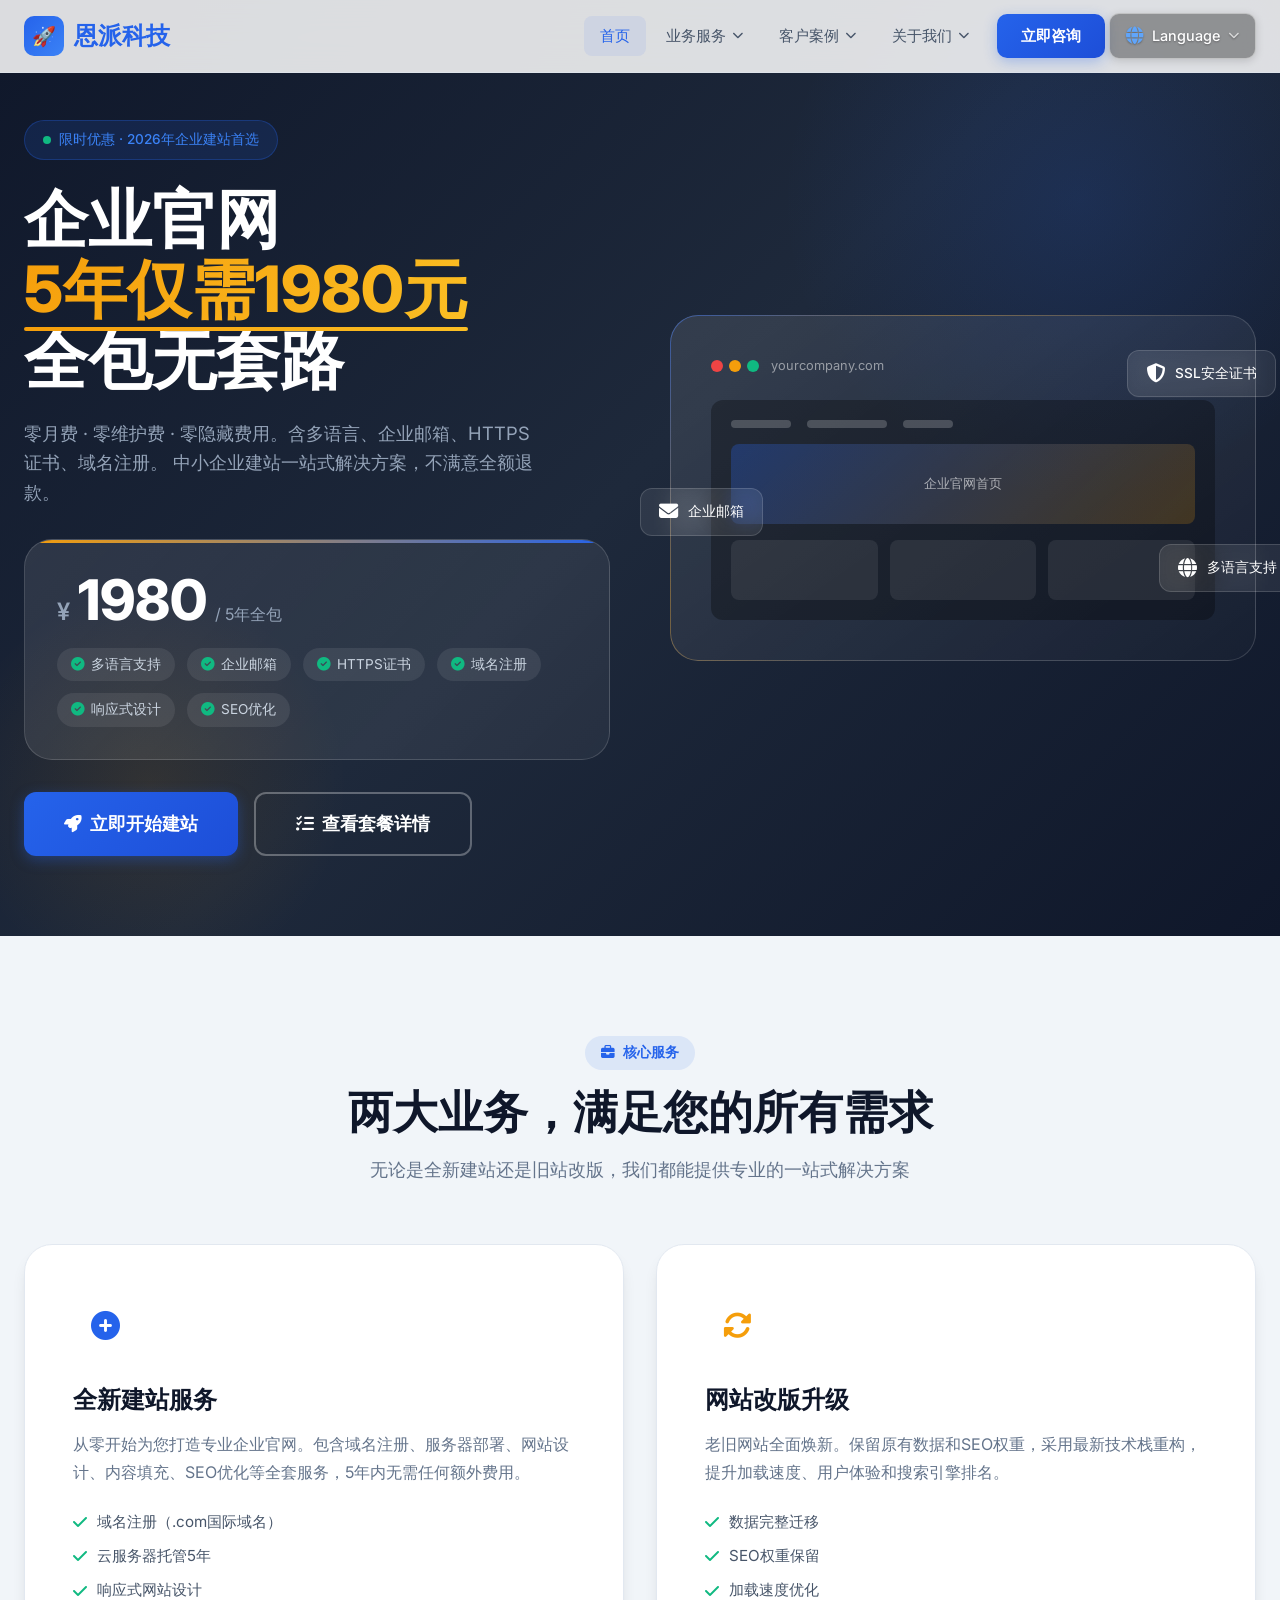
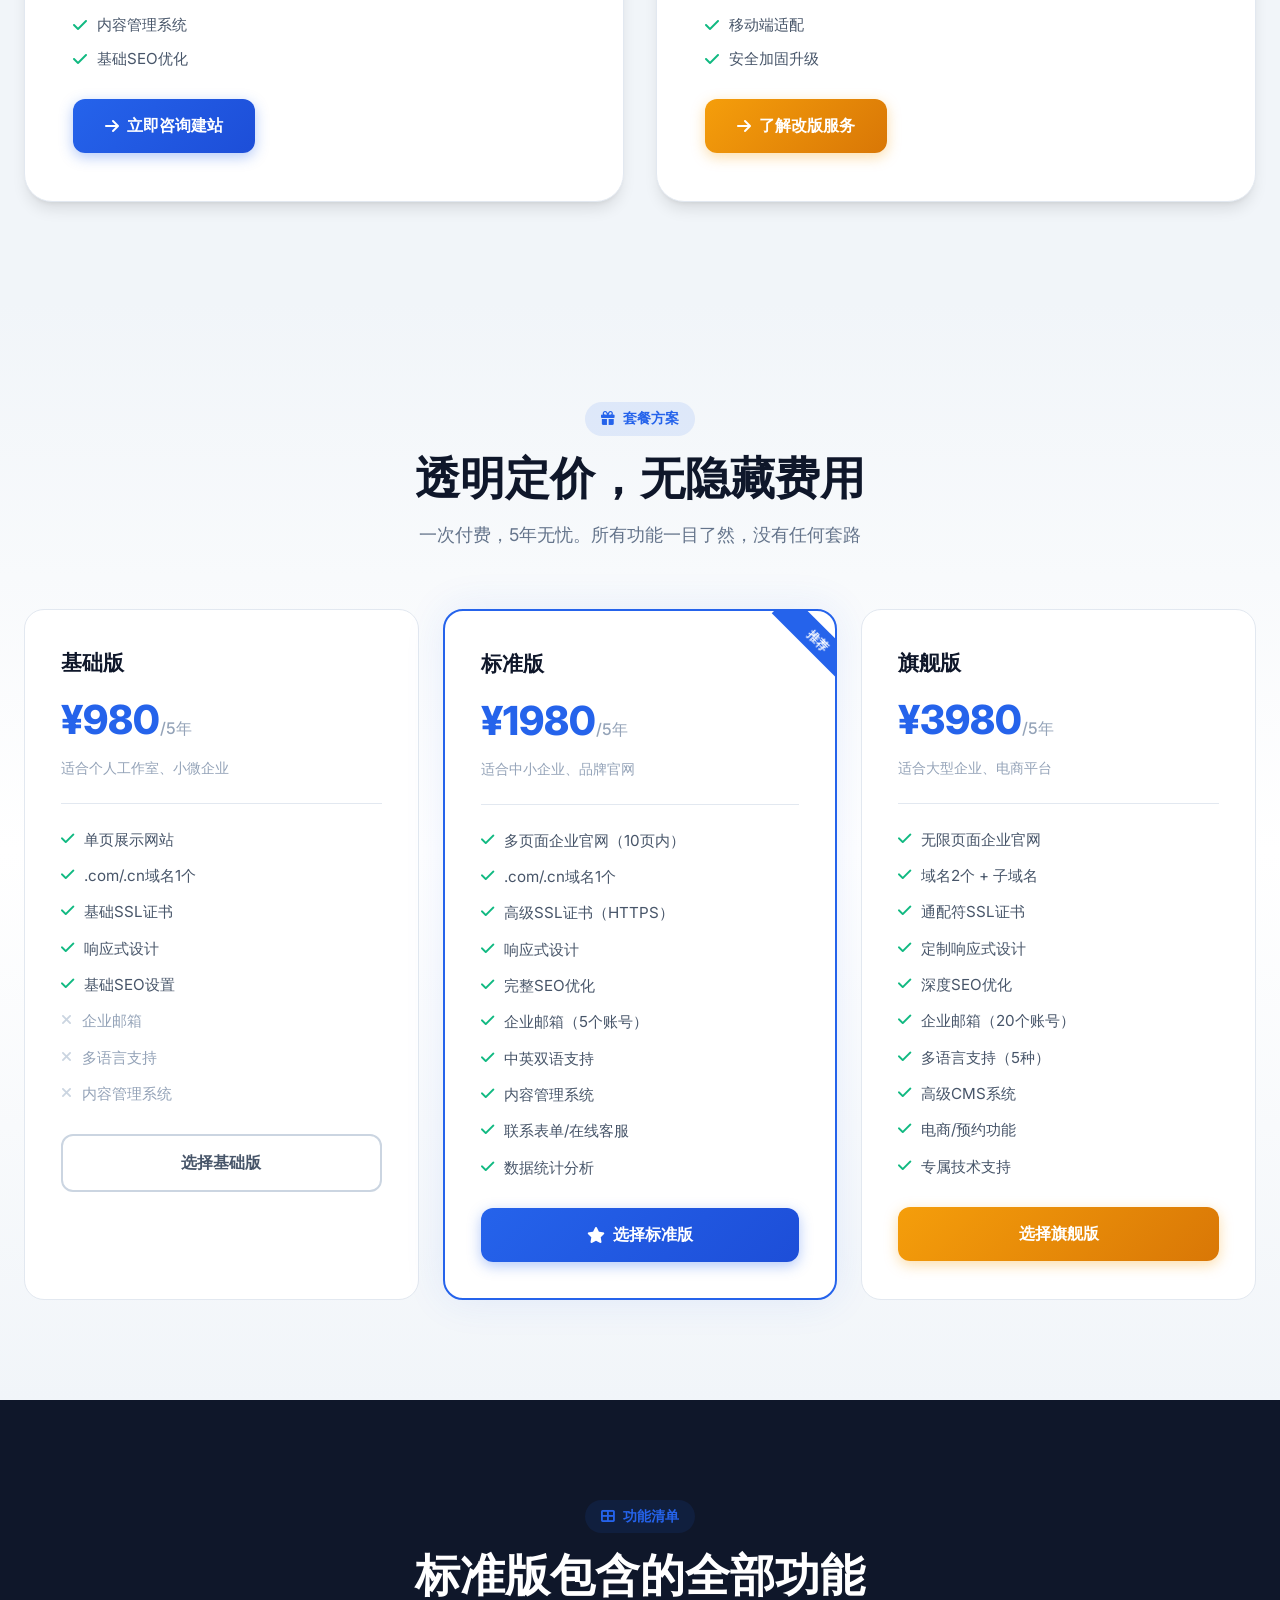
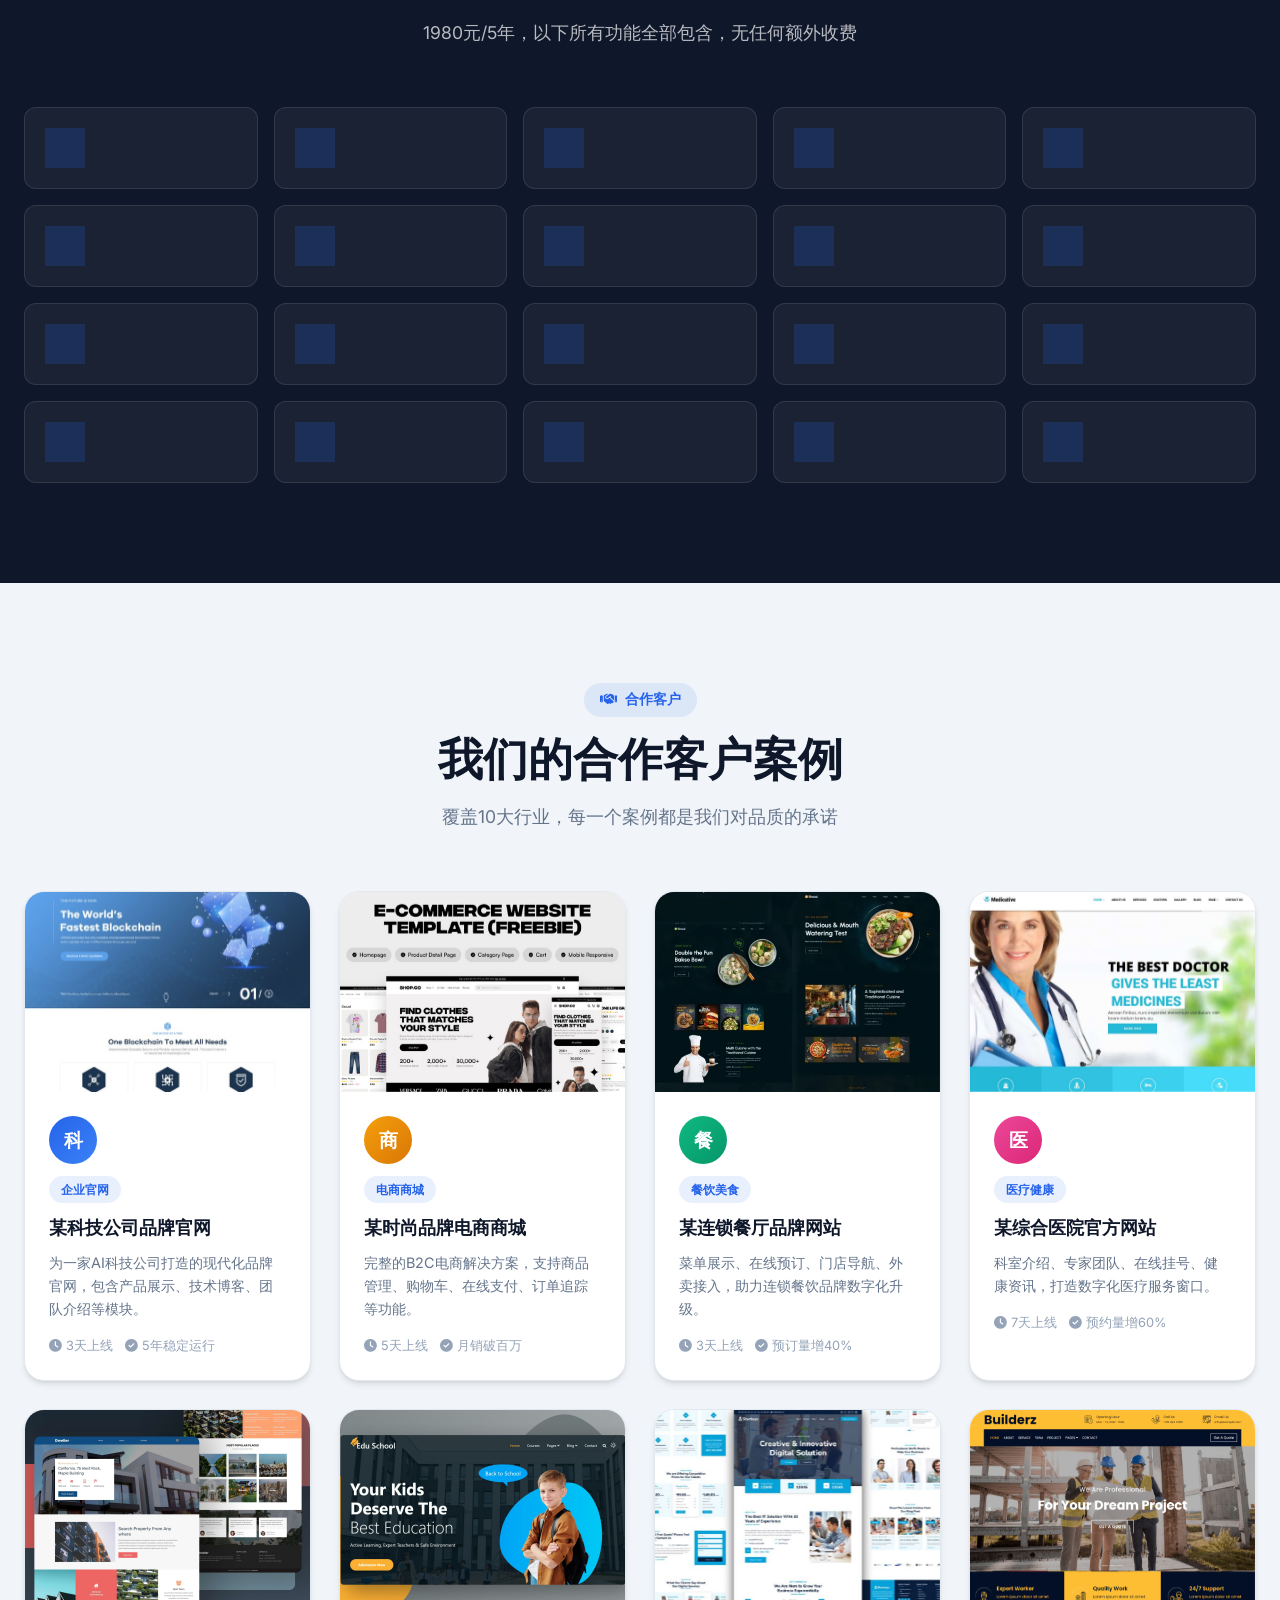
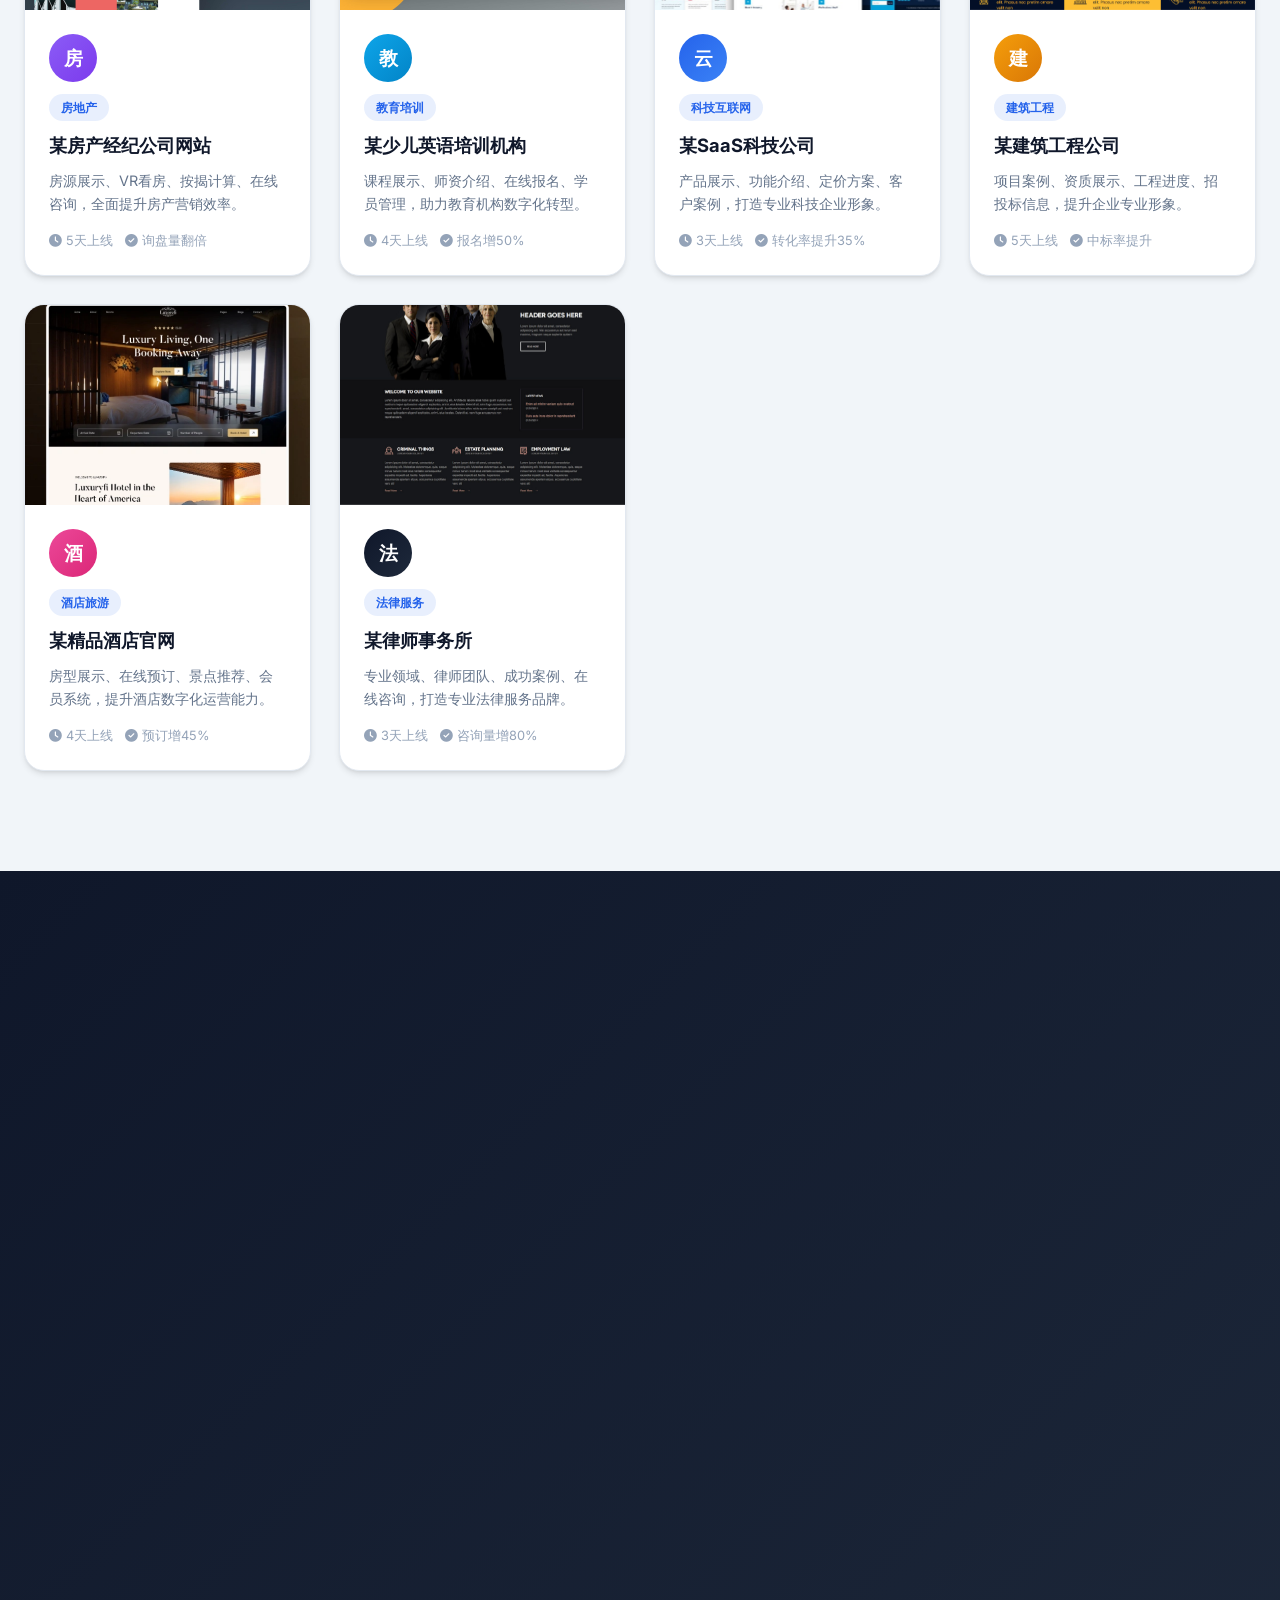
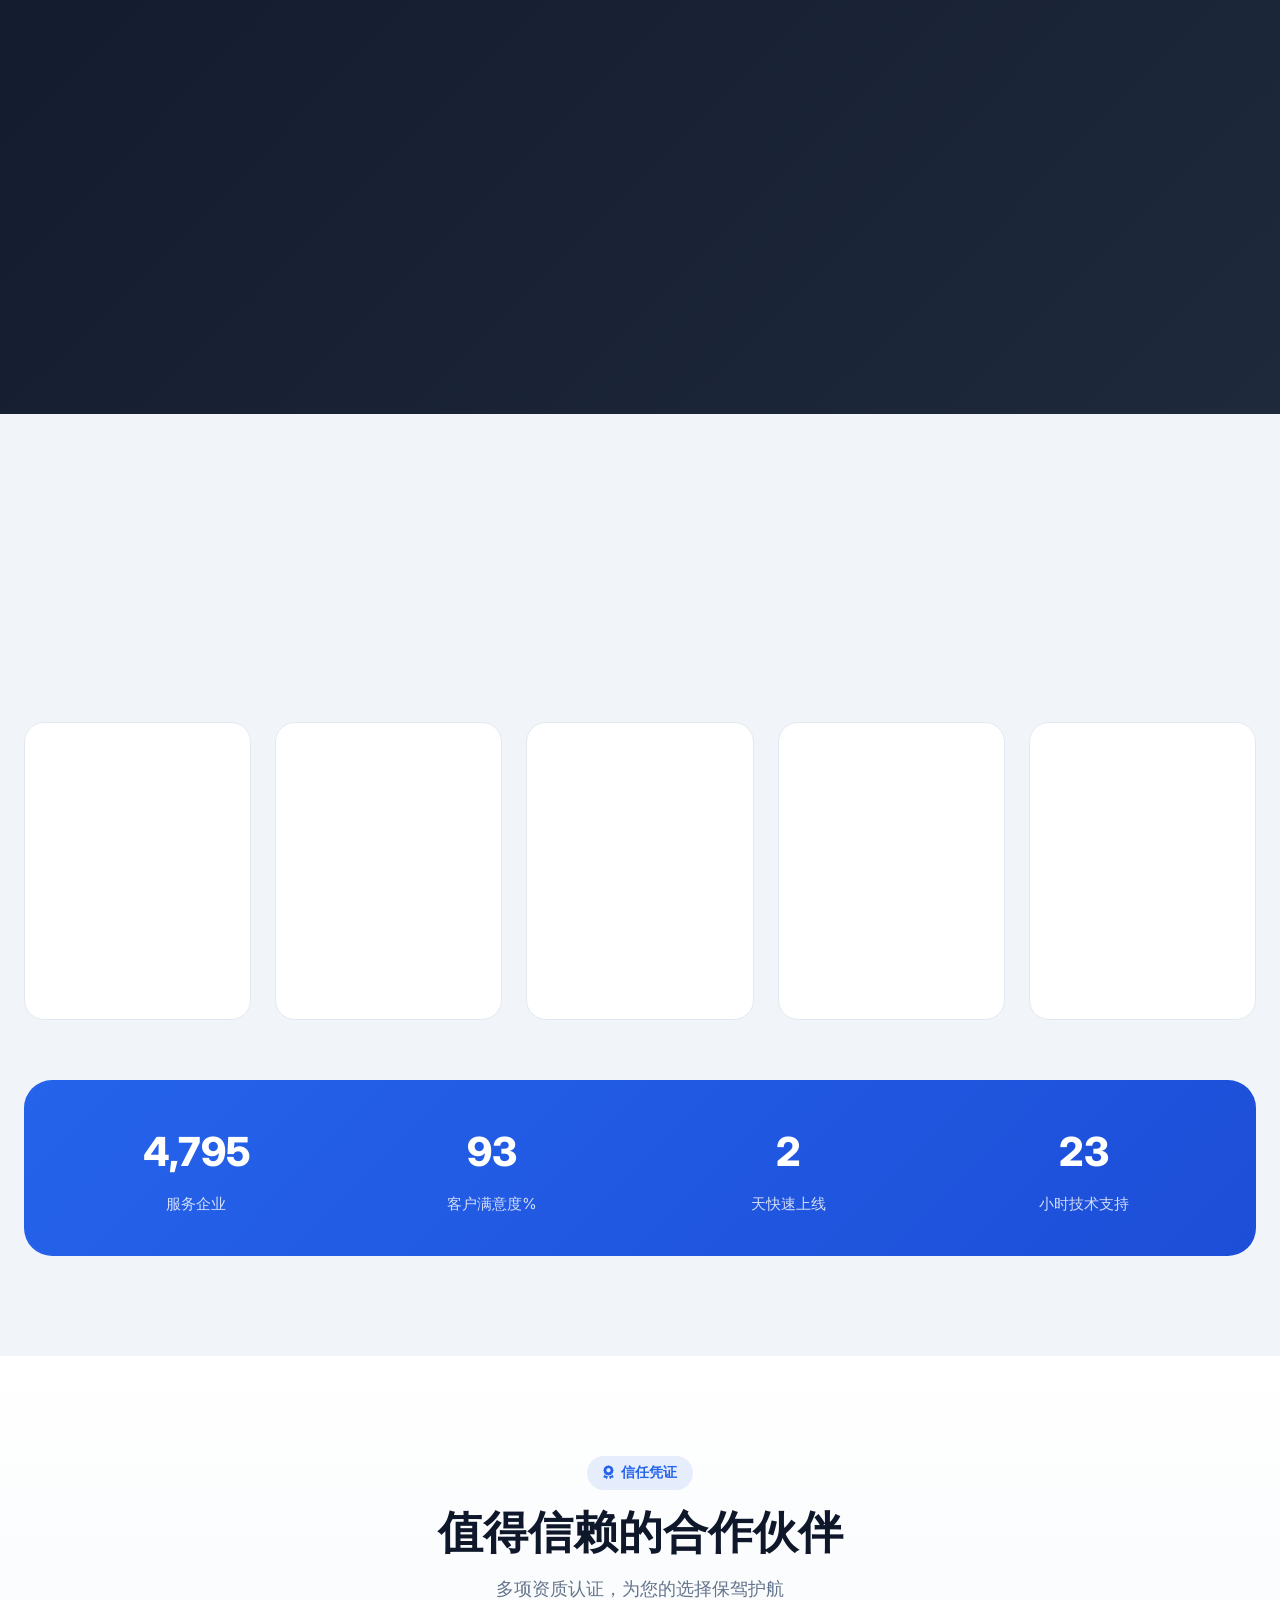
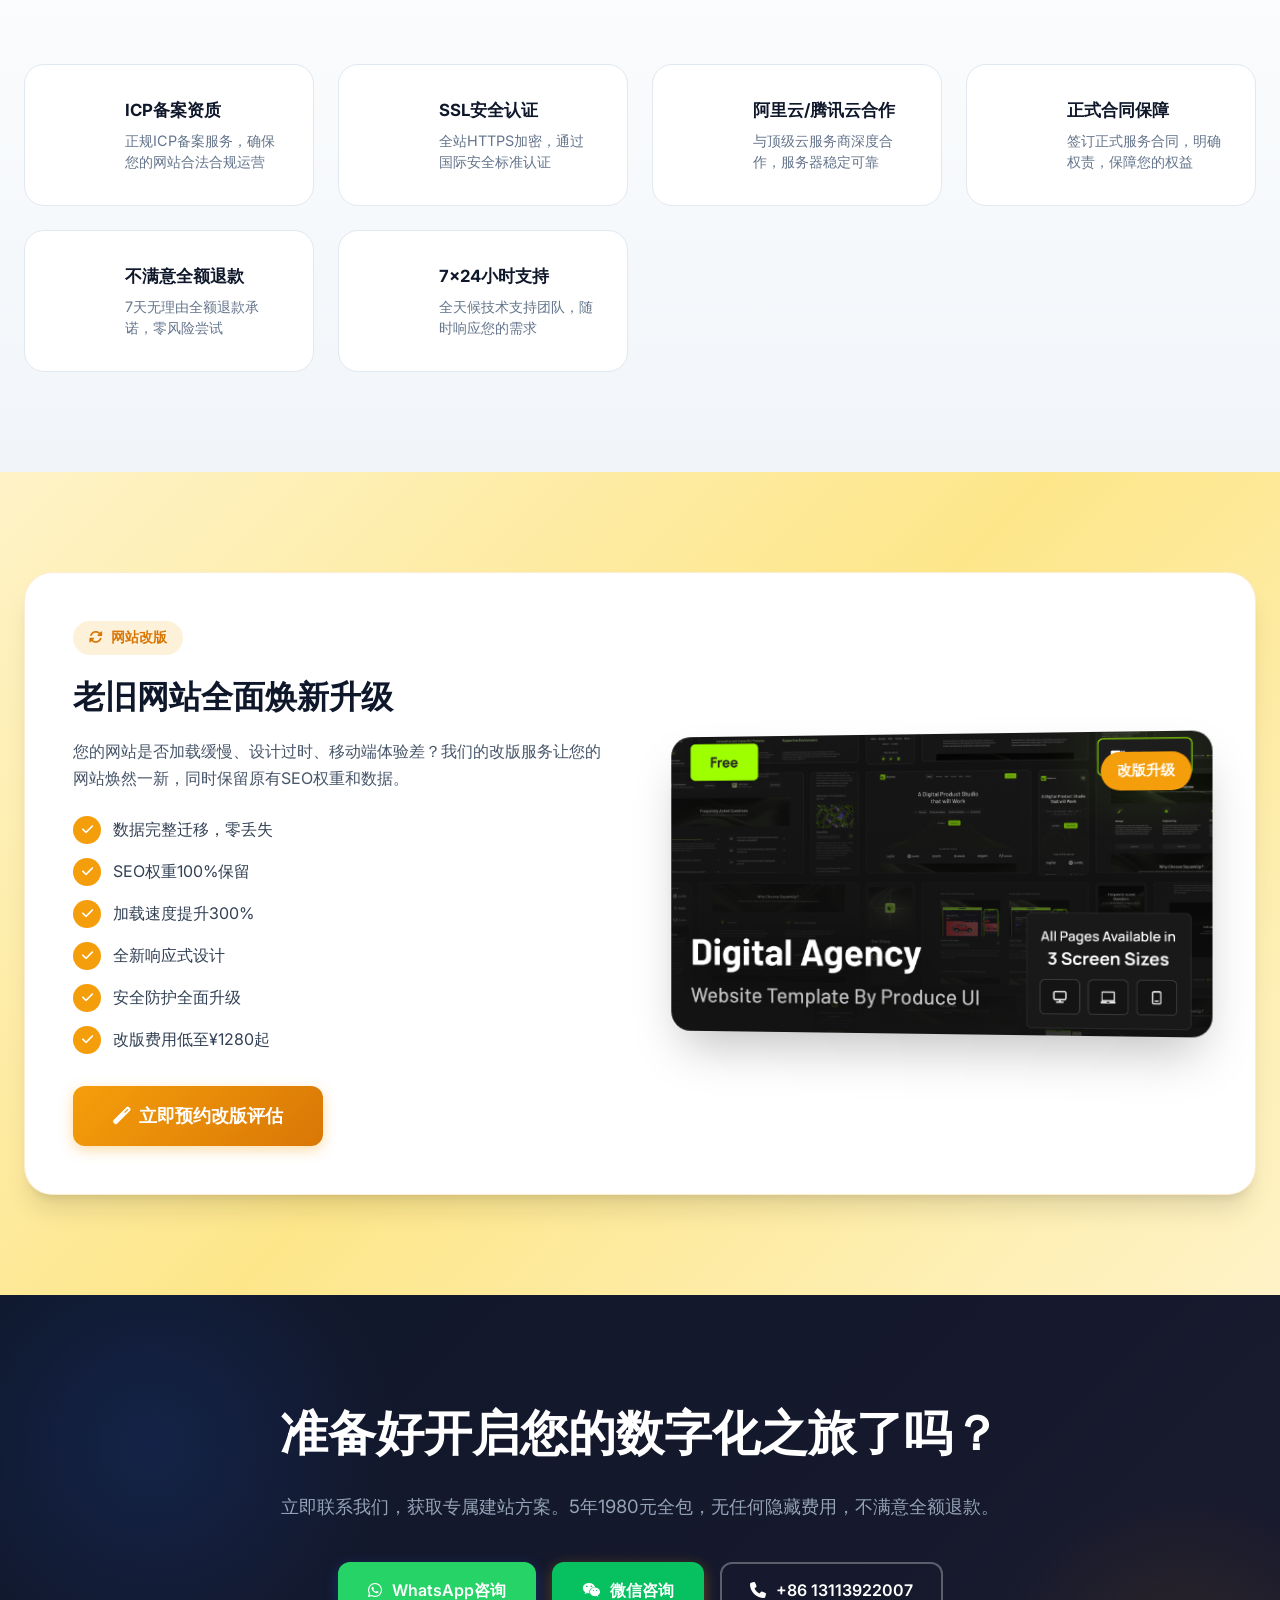
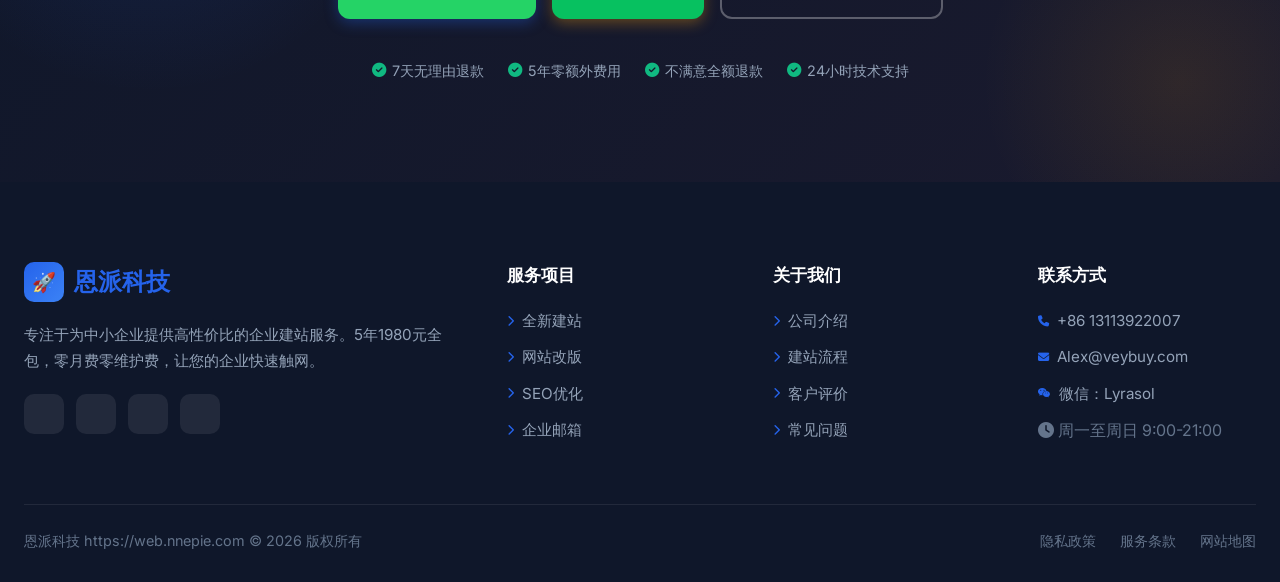
==== commit 84bc069f: "https://web.nnepie.com https://web.nnepie.com" ====
--- a/index.html
+++ b/index.html
@@ -932,7 +932,7 @@
                 </div>
             </div>
             <div class="footer-bottom">
-                <p>恩派科技 web.nnepie.com &copy; 2026 版权所有</p>
+                <p><a href="https://web.nnepie.com">恩派科技 https://web.nnepie.com</a> &copy; 2026 版权所有</p>
                 <div class="footer-links">
                     <a href="pages/privacy">隐私政策</a>
                     <a href="pages/terms">服务条款</a>
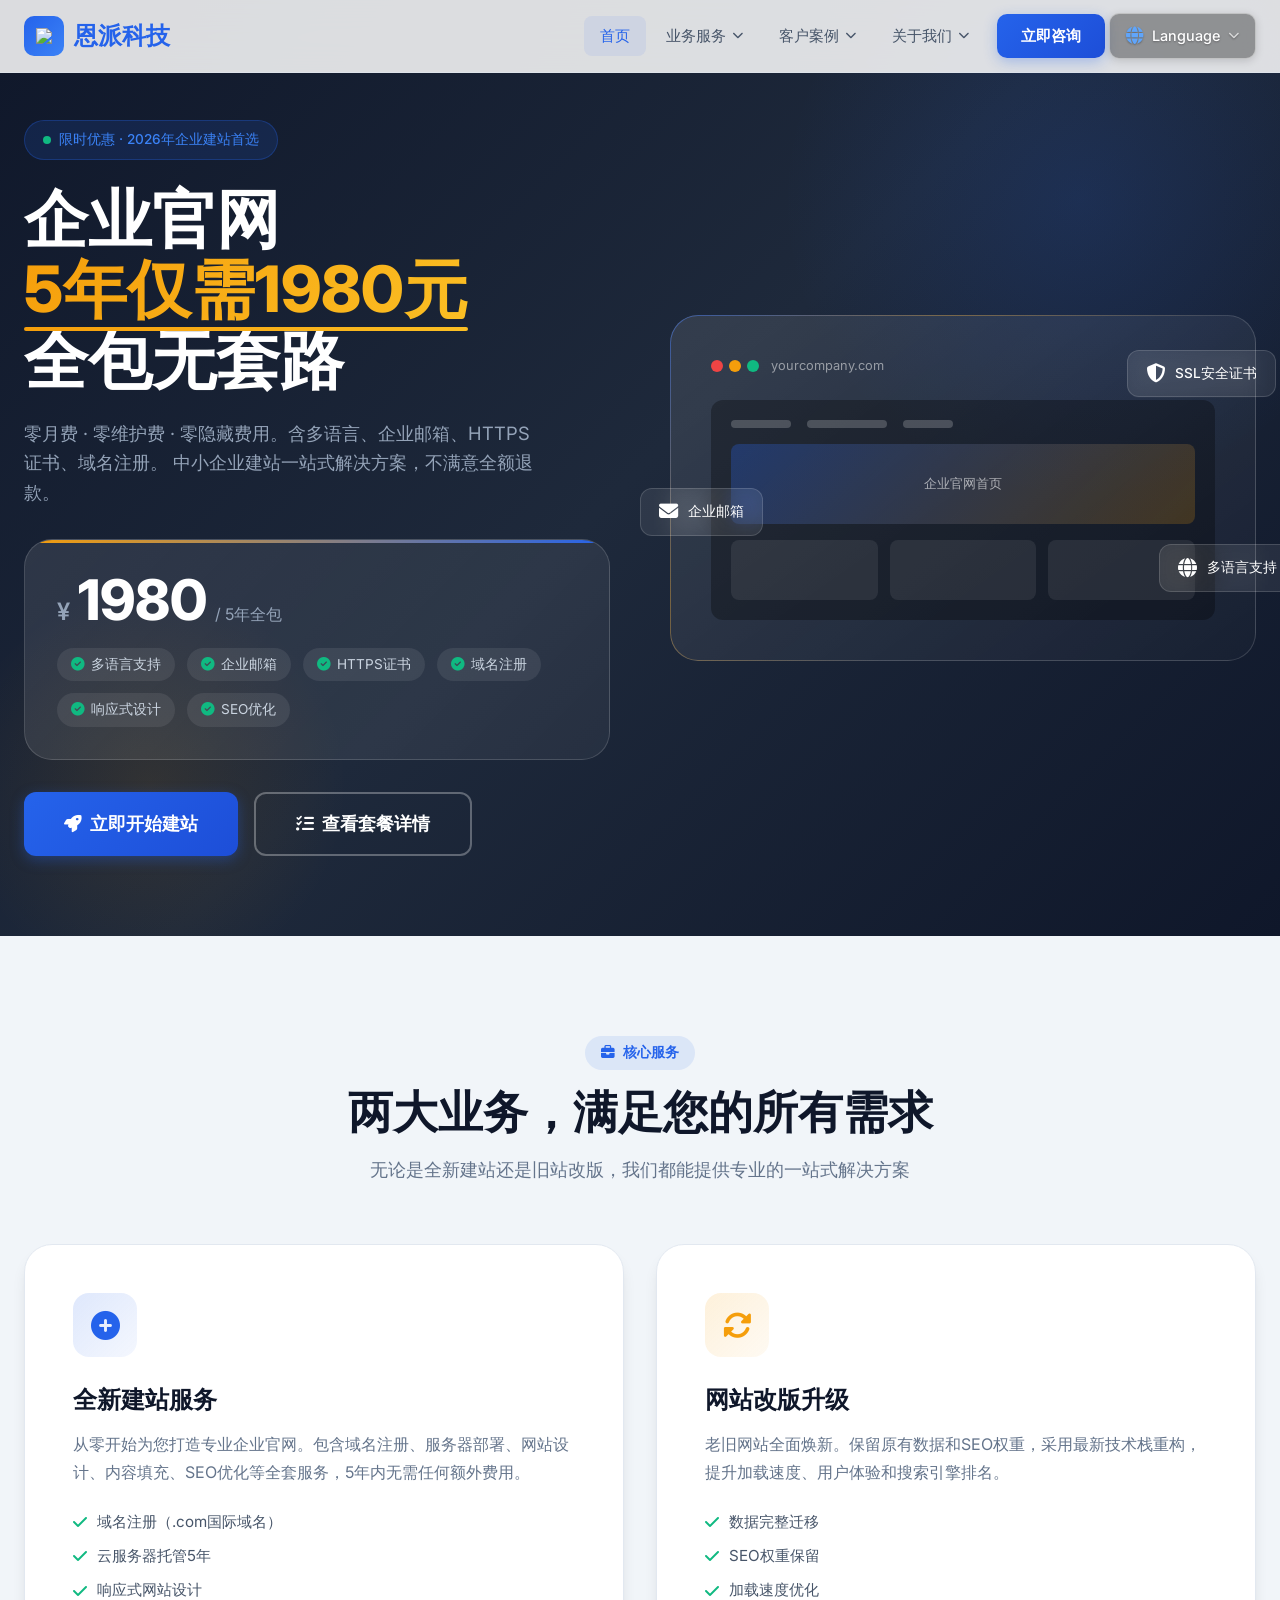
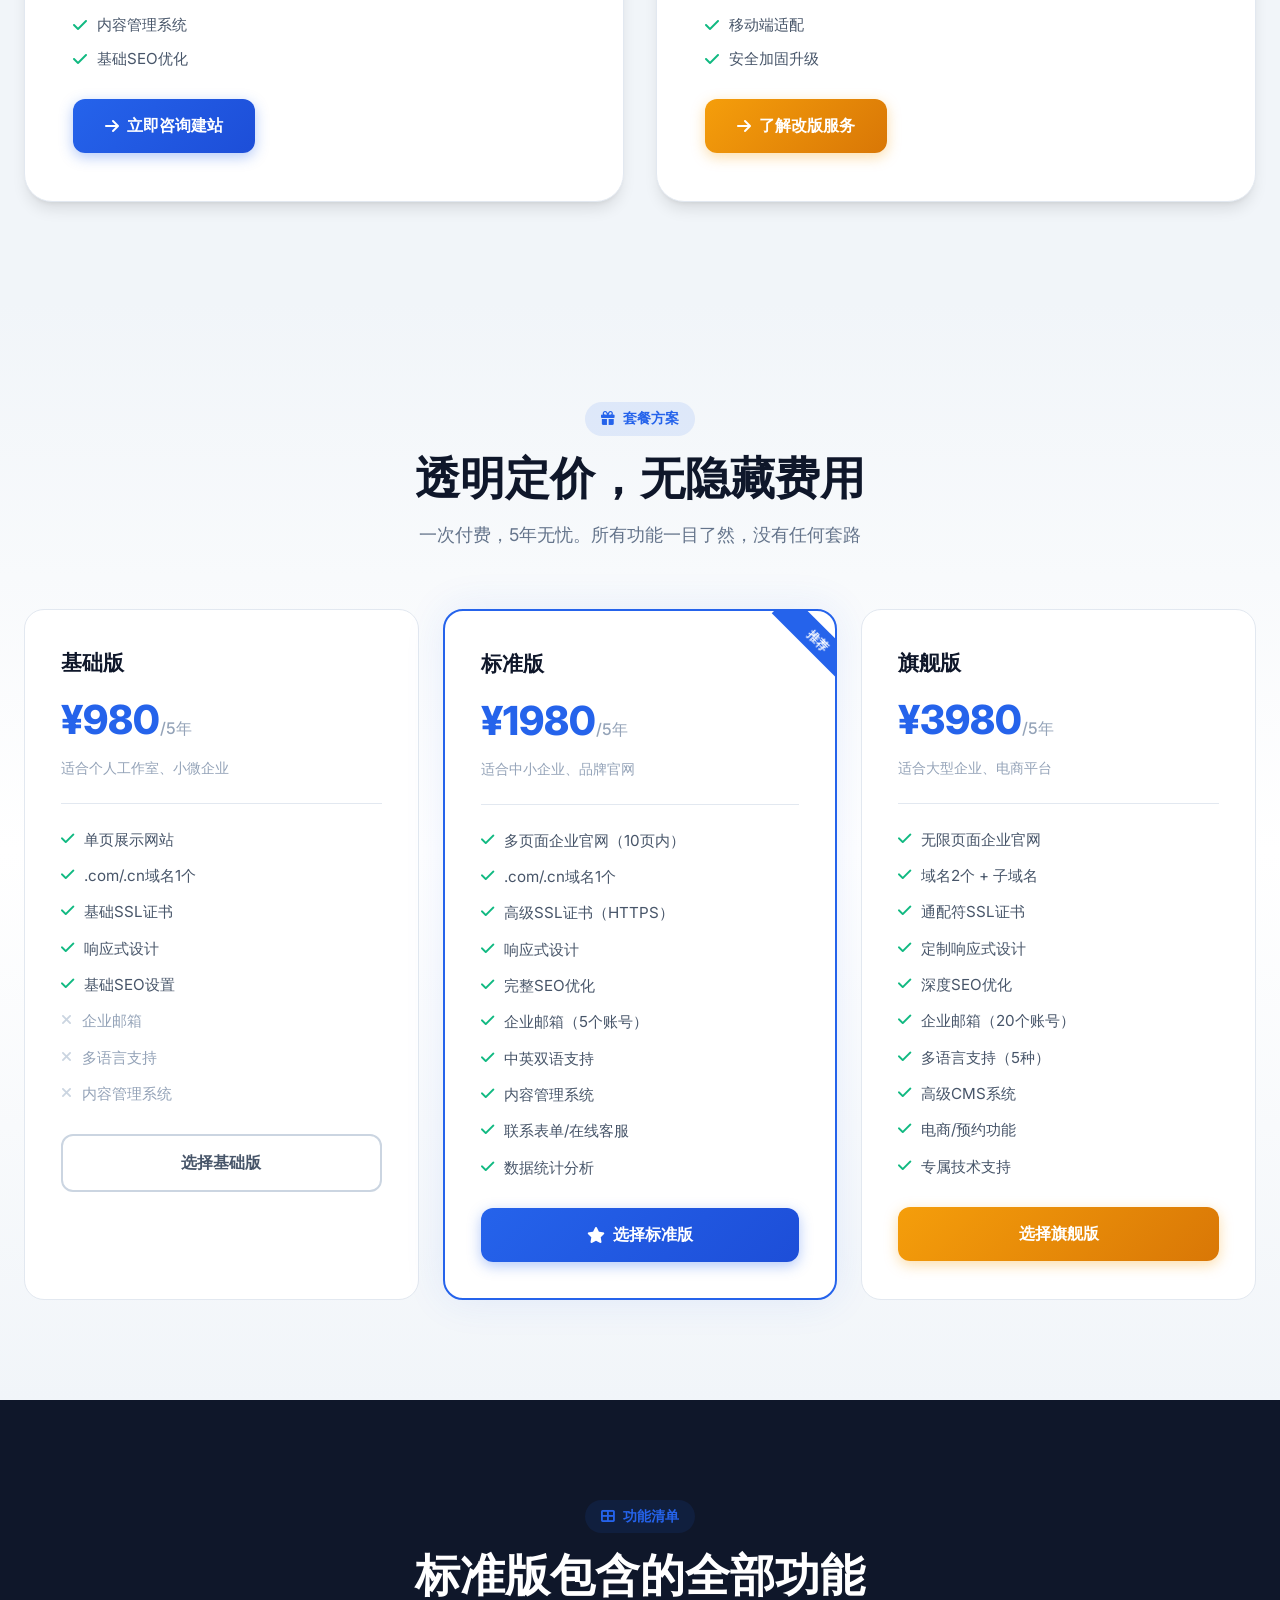
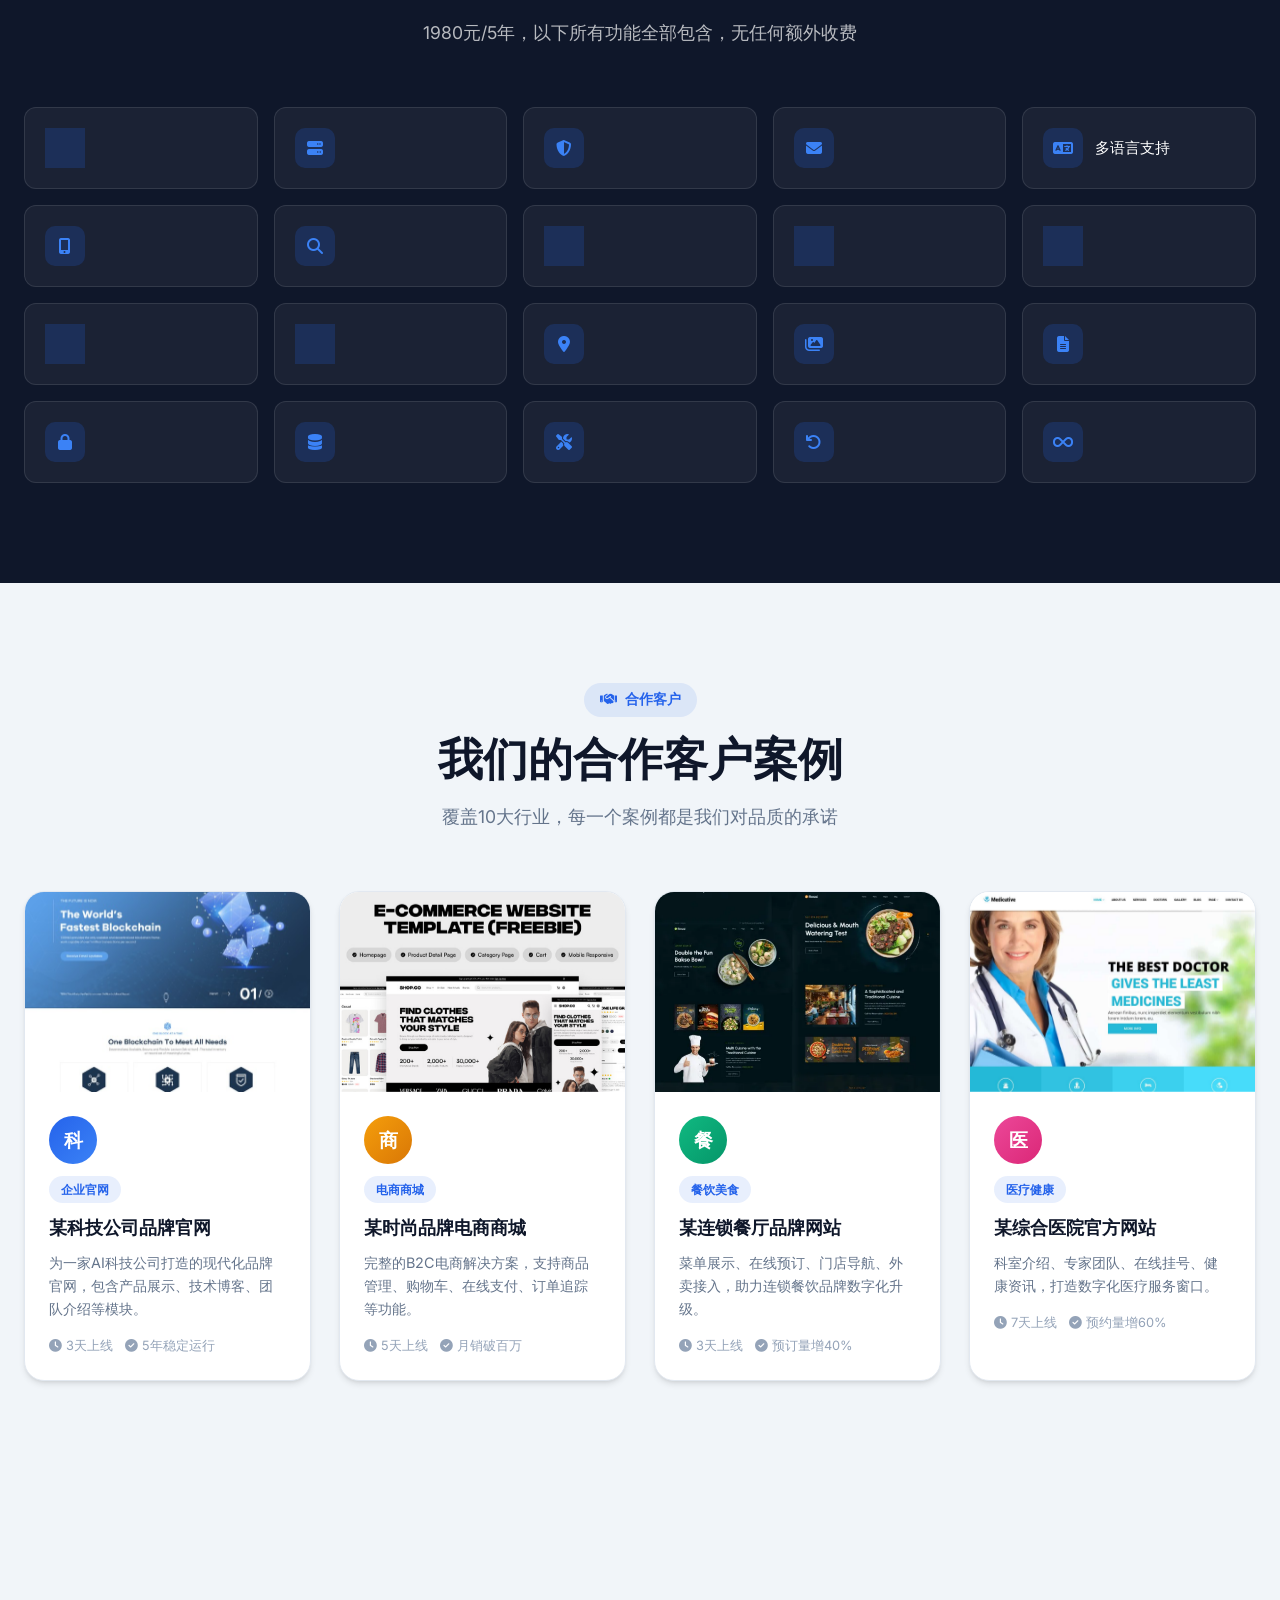
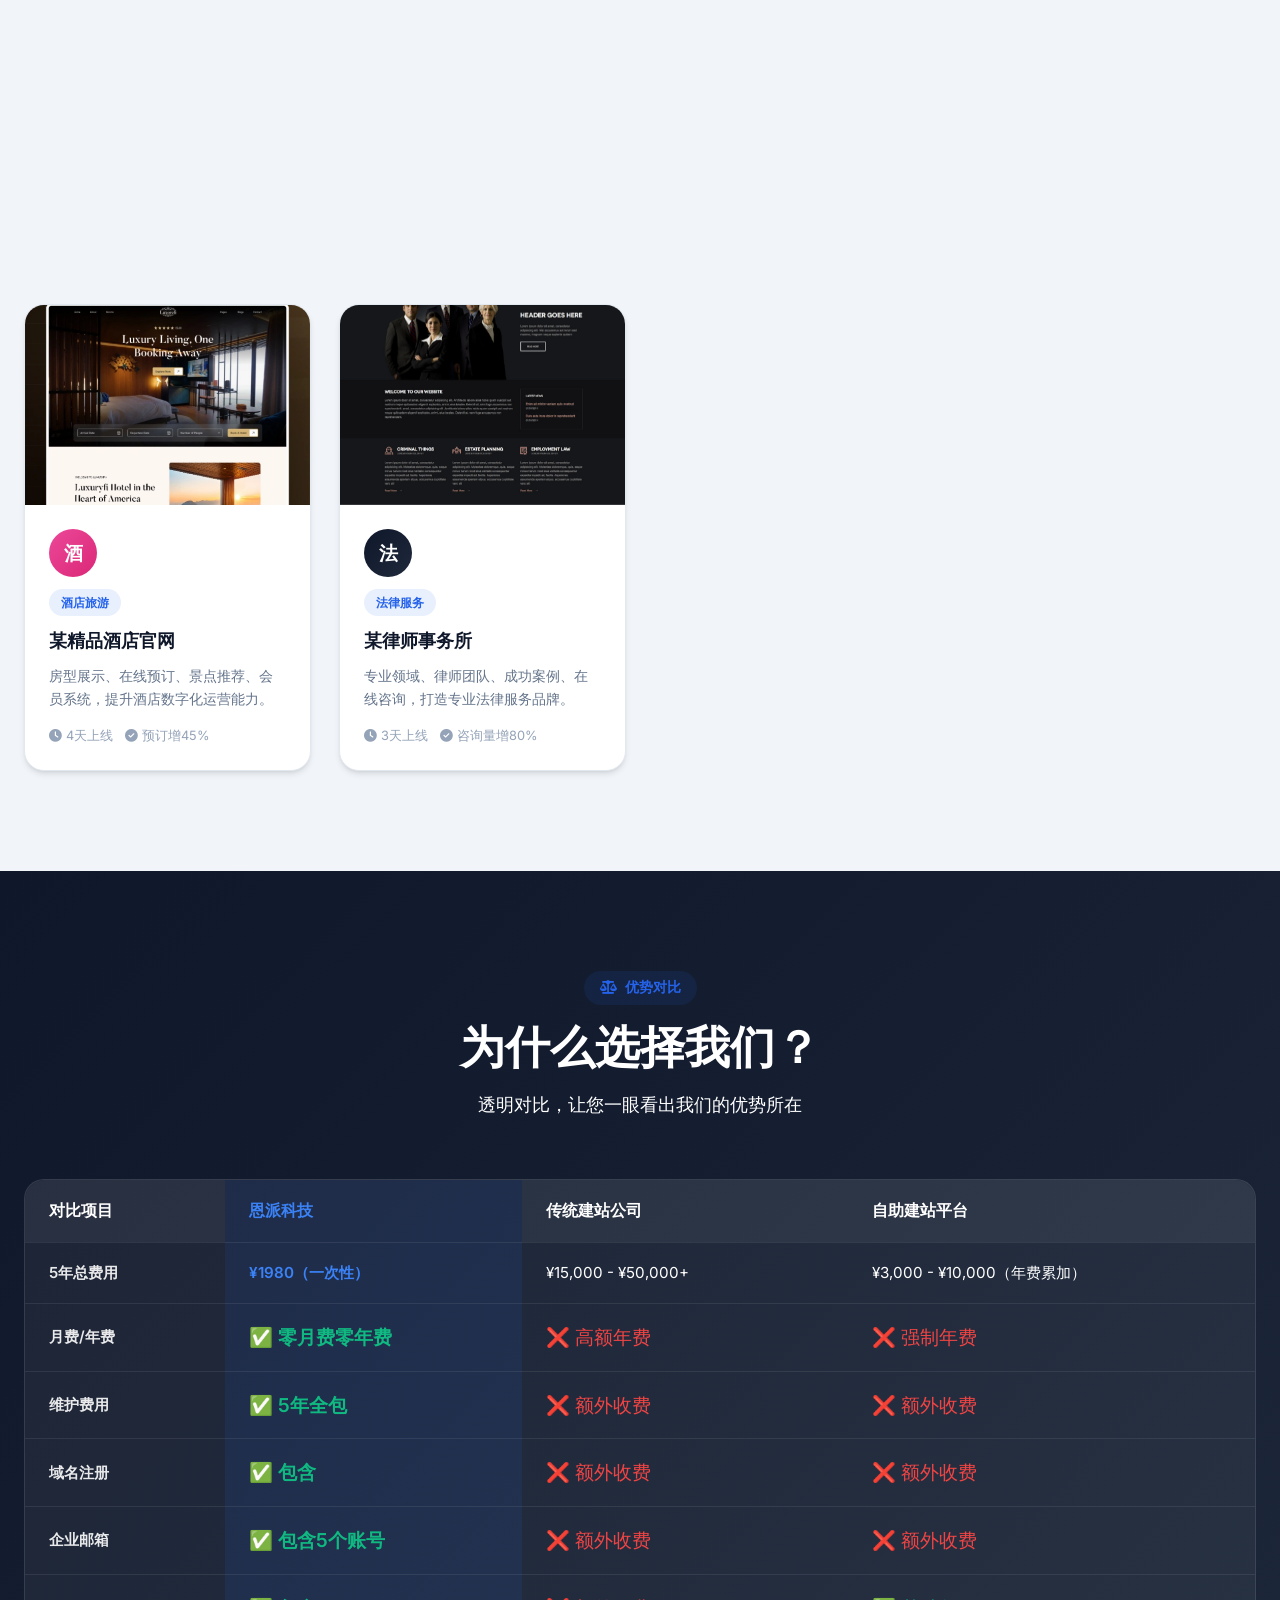
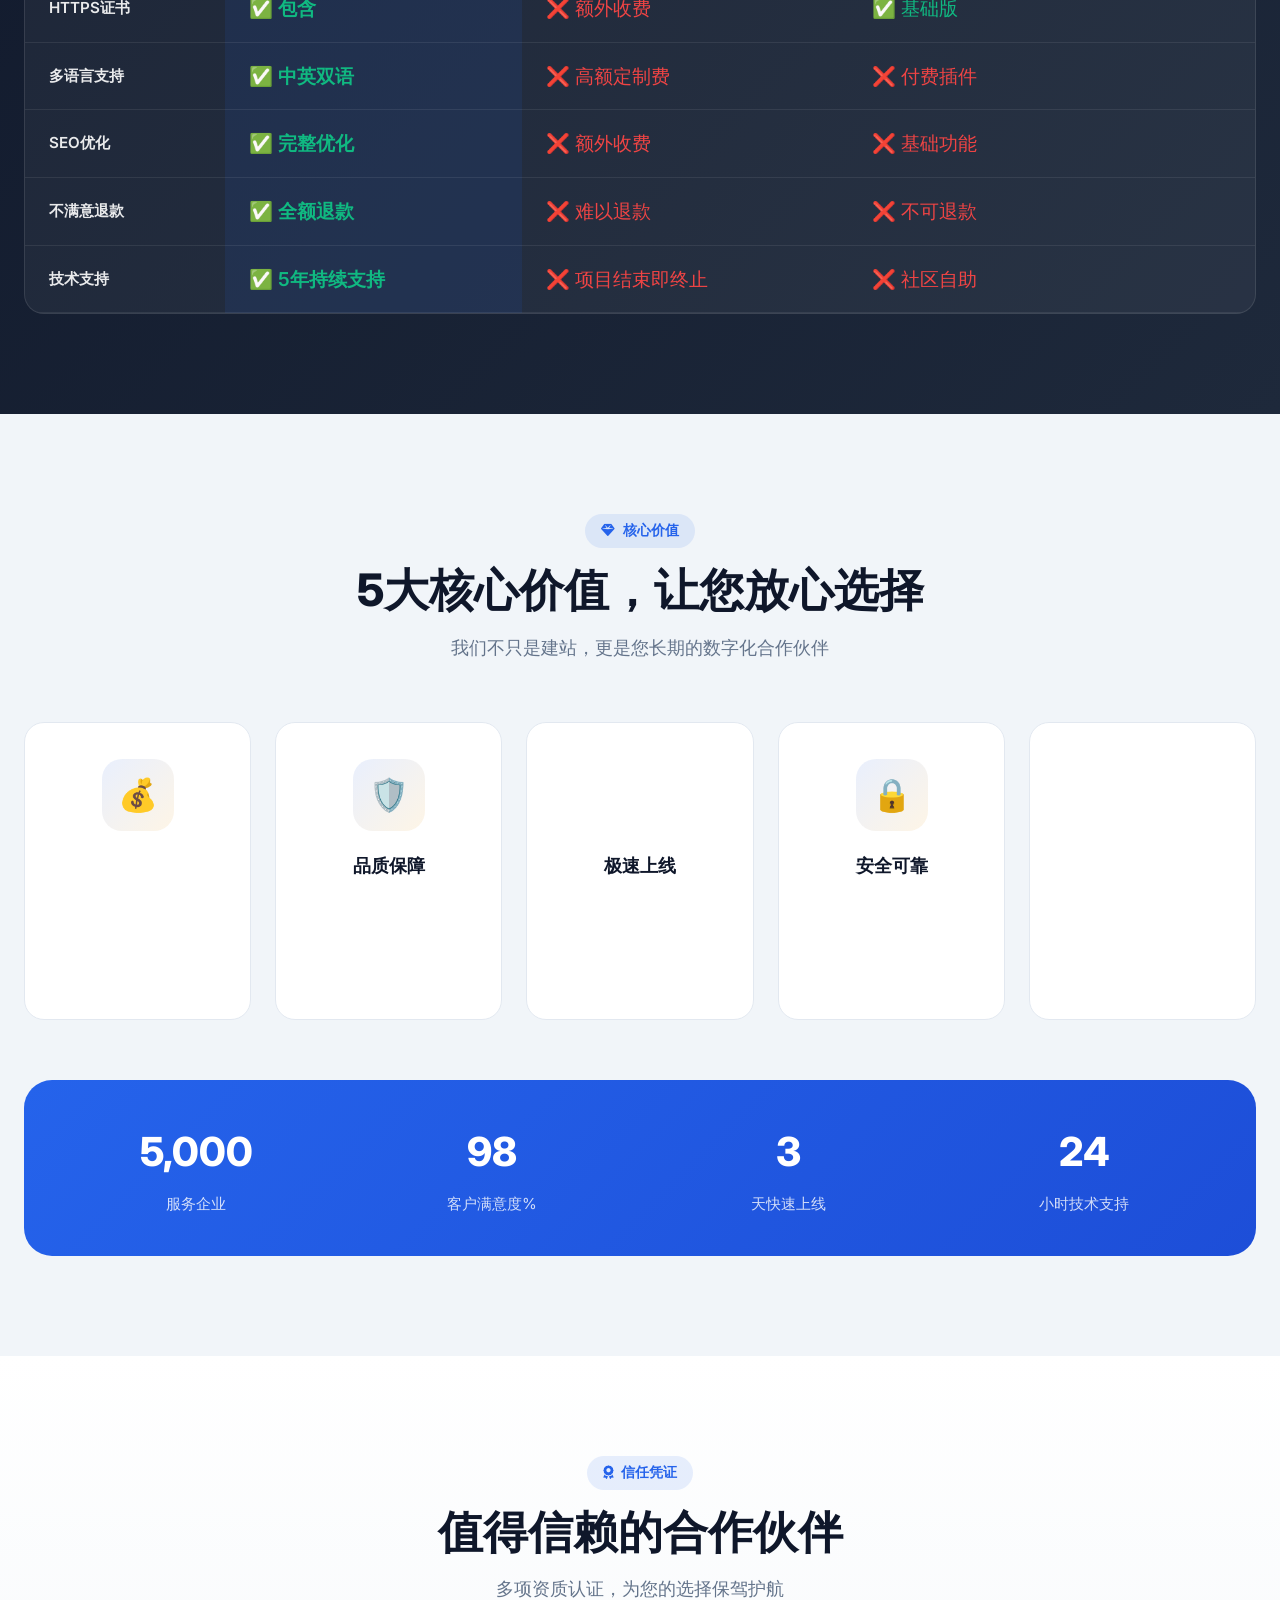
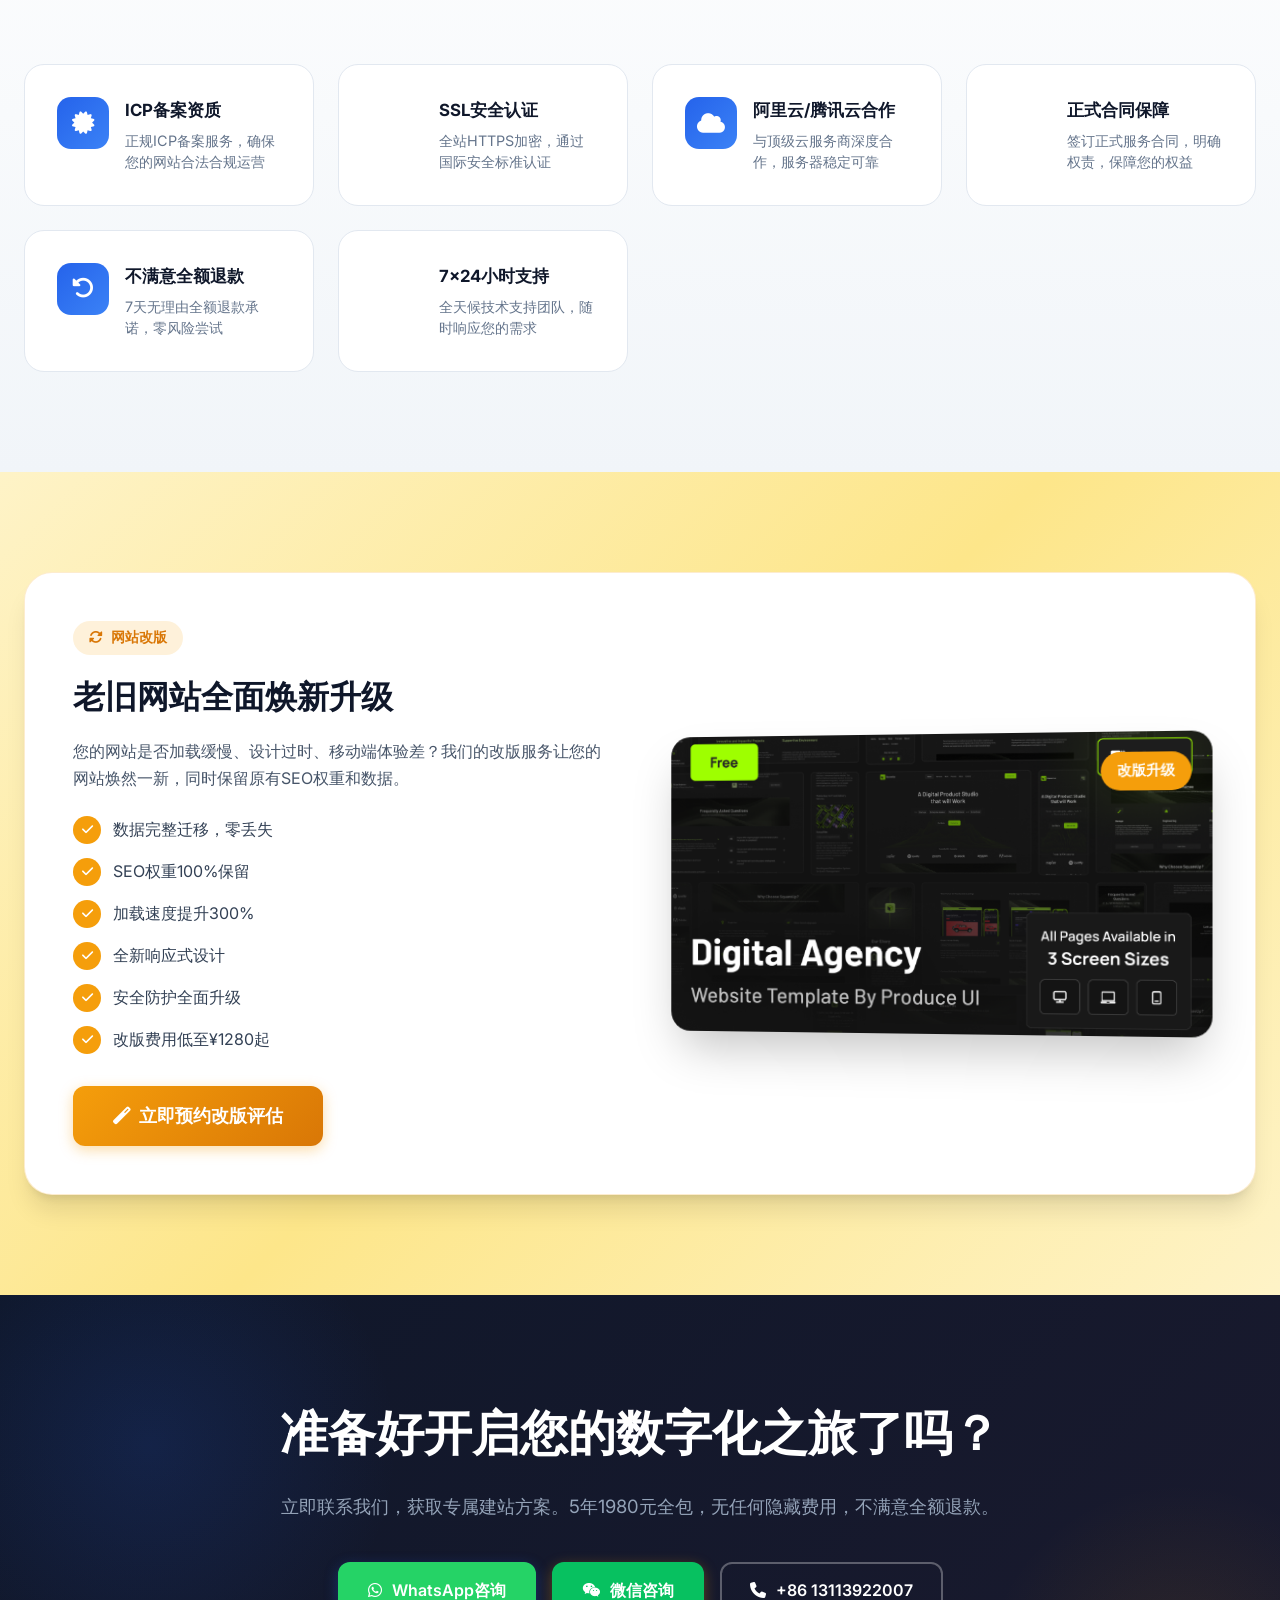
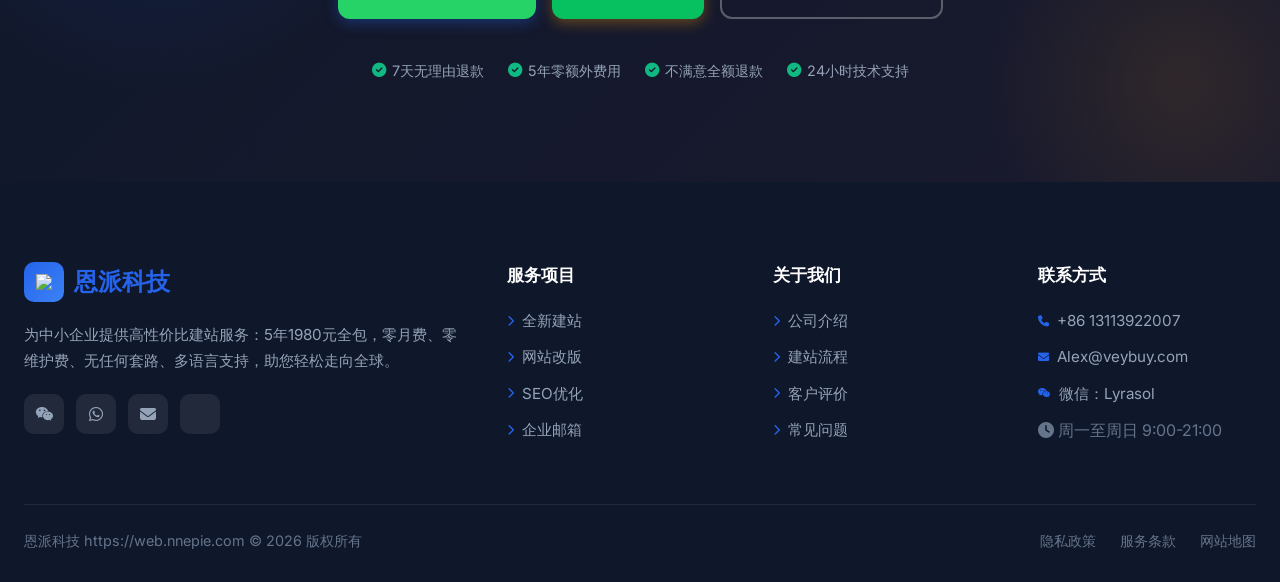
==== commit 923a9de1: "https://www.nnepie.com https://www.nnepie.com" ====
--- a/index.html
+++ b/index.html
@@ -15,7 +15,8 @@
     <title>恩派科技 - 5年1980元全包 | 零月费零维护费 | 中小企业建站首选</title>
     <link rel="canonical" href="https://web.nnepie.com/">
     <link rel="stylesheet" href="css/style.css">
-    <link rel="preconnect" href="https://fonts.googleapis.com">
+    <link rel="shortcut icon" href="/favicon.ico" />
+<link rel="preconnect" href="https://fonts.googleapis.com">
     <link href="https://fonts.googleapis.com/css2?family=Inter:wght@400;500;600;700;800&display=swap" rel="stylesheet">
     <link rel="stylesheet" href="https://cdnjs.cloudflare.com/ajax/libs/font-awesome/6.5.1/css/all.min.css">
     <link rel="icon" type="image/svg+xml" href="data:image/svg+xml,<svg xmlns='http://www.w3.org/2000/svg' viewBox='0 0 100 100'><text y='.9em' font-size='90'>🚀</text></svg>">
@@ -53,13 +54,12 @@
         ]
     }
     </script>
-<base target="_blank">
 </head>
 <body>
     <nav class="navbar" role="navigation" aria-label="主导航">
         <div class="container">
             <a href="/" class="logo" aria-label="恩派科技首页">
-                <div class="logo-icon">🚀</div>
+                <div class="logo-icon"><img src="https://web.nnepie.com/images/logo168.png" height="60"></div>
                 <span>恩派科技</span>
             </a>
             <ul class="nav-links" id="navLinks">
@@ -892,10 +892,10 @@
             <div class="footer-grid">
                 <div class="footer-brand">
                     <a href="/" class="logo">
-                        <div class="logo-icon">🚀</div>
+                        <div class="logo-icon"><img src="https://web.nnepie.com/images/logo168.png" height="60"></div>
                         <span>恩派科技</span>
                     </a>
-                    <p>专注于为中小企业提供高性价比的企业建站服务。5年1980元全包，零月费零维护费，让您的企业快速触网。</p>
+                    <p>为中小企业提供高性价比建站服务：5年1980元全包，零月费、零维护费、无任何套路、多语言支持，助您轻松走向全球。</p>
                     <div class="social-links">
                         <a href="#" aria-label="微信" data-wechat><i class="fab fa-weixin" aria-hidden="true"></i></a>
                         <a href="https://wa.me/8613113922007" aria-label="WhatsApp" target="_blank" rel="noopener noreferrer"><i class="fab fa-whatsapp" aria-hidden="true"></i></a>
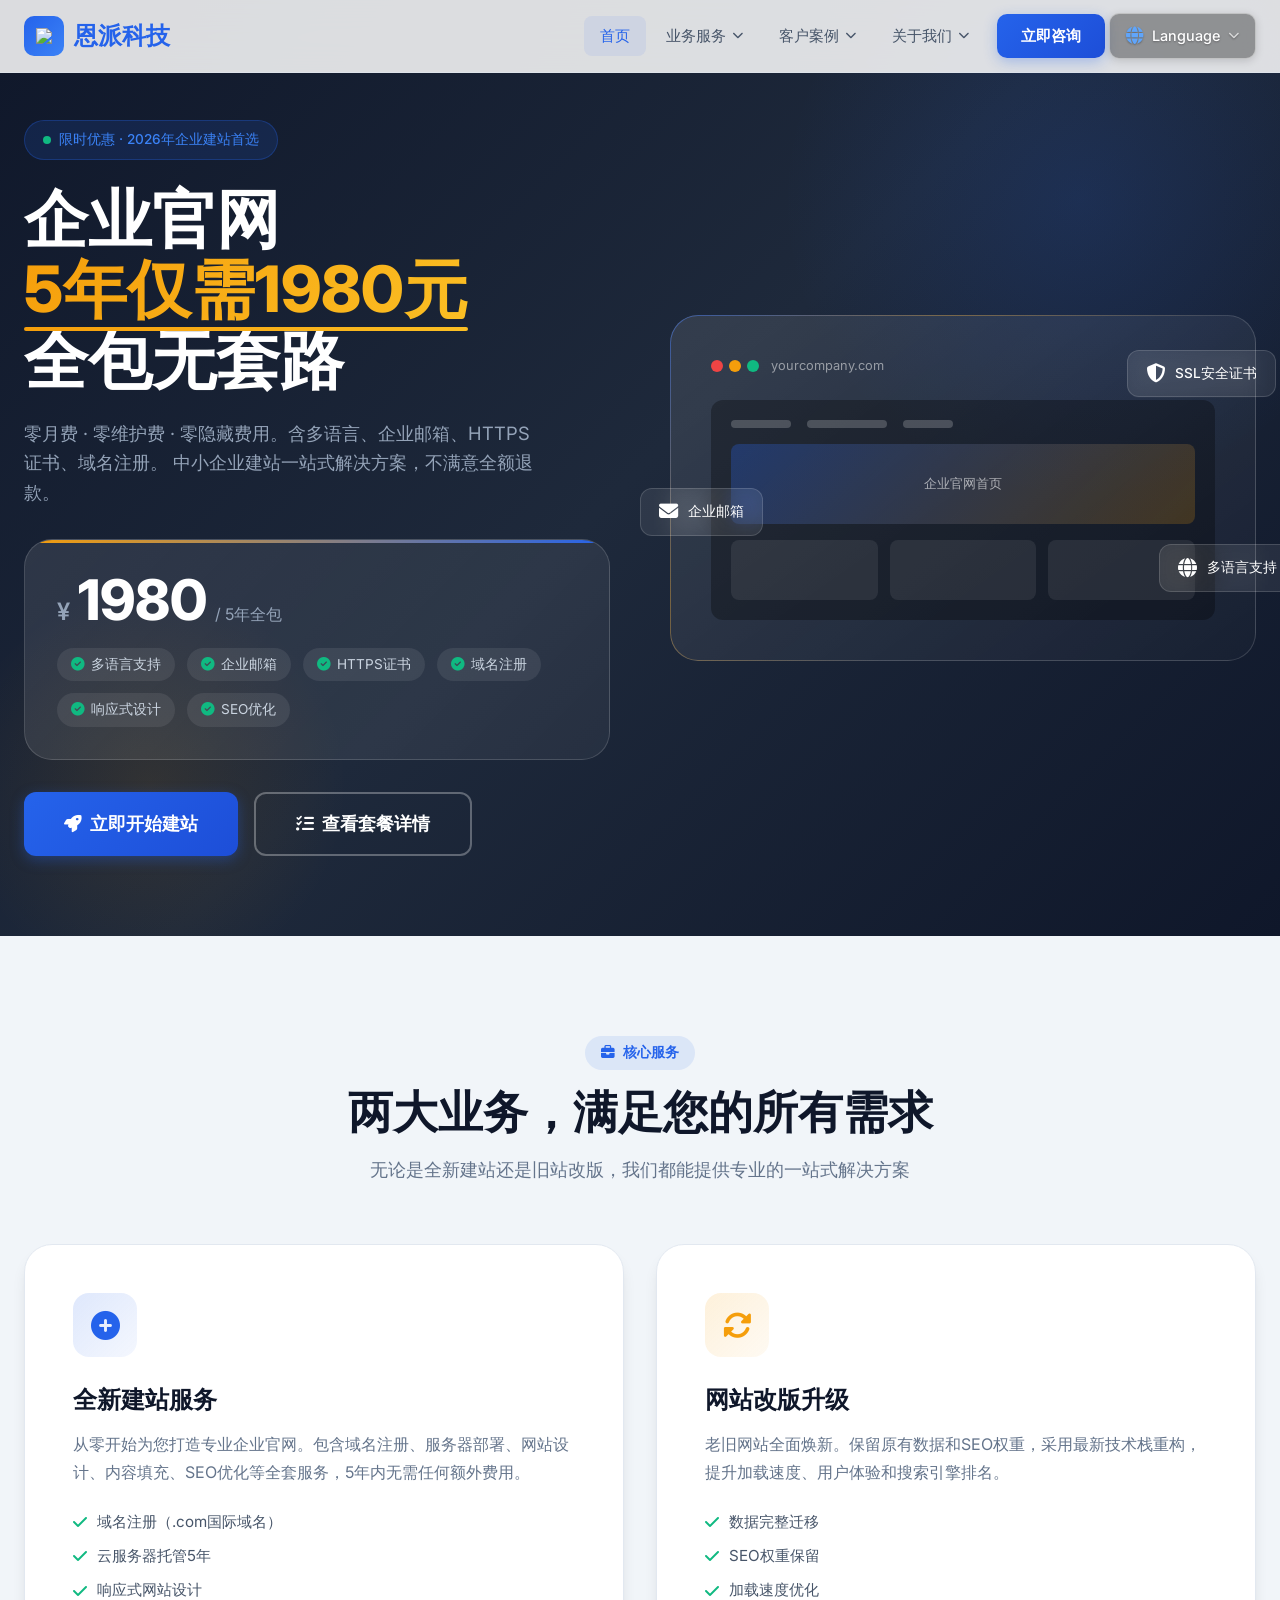
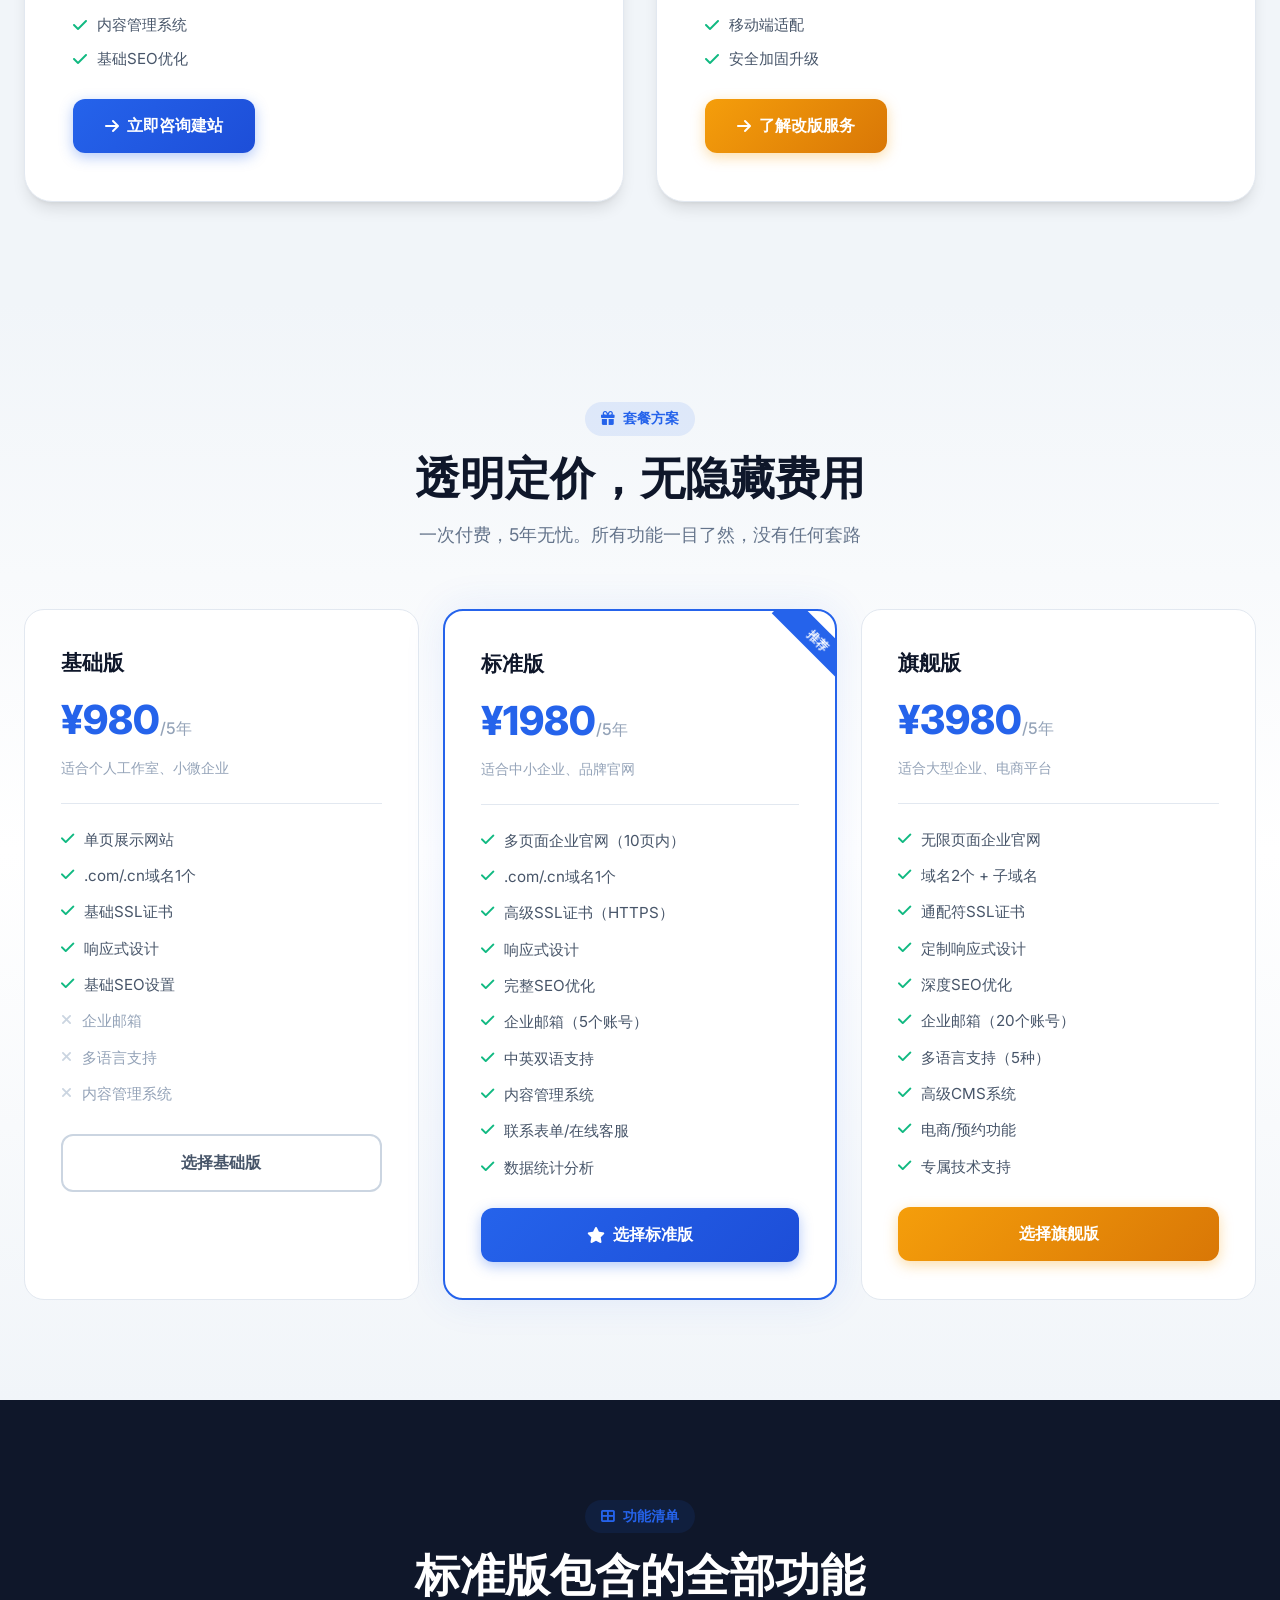
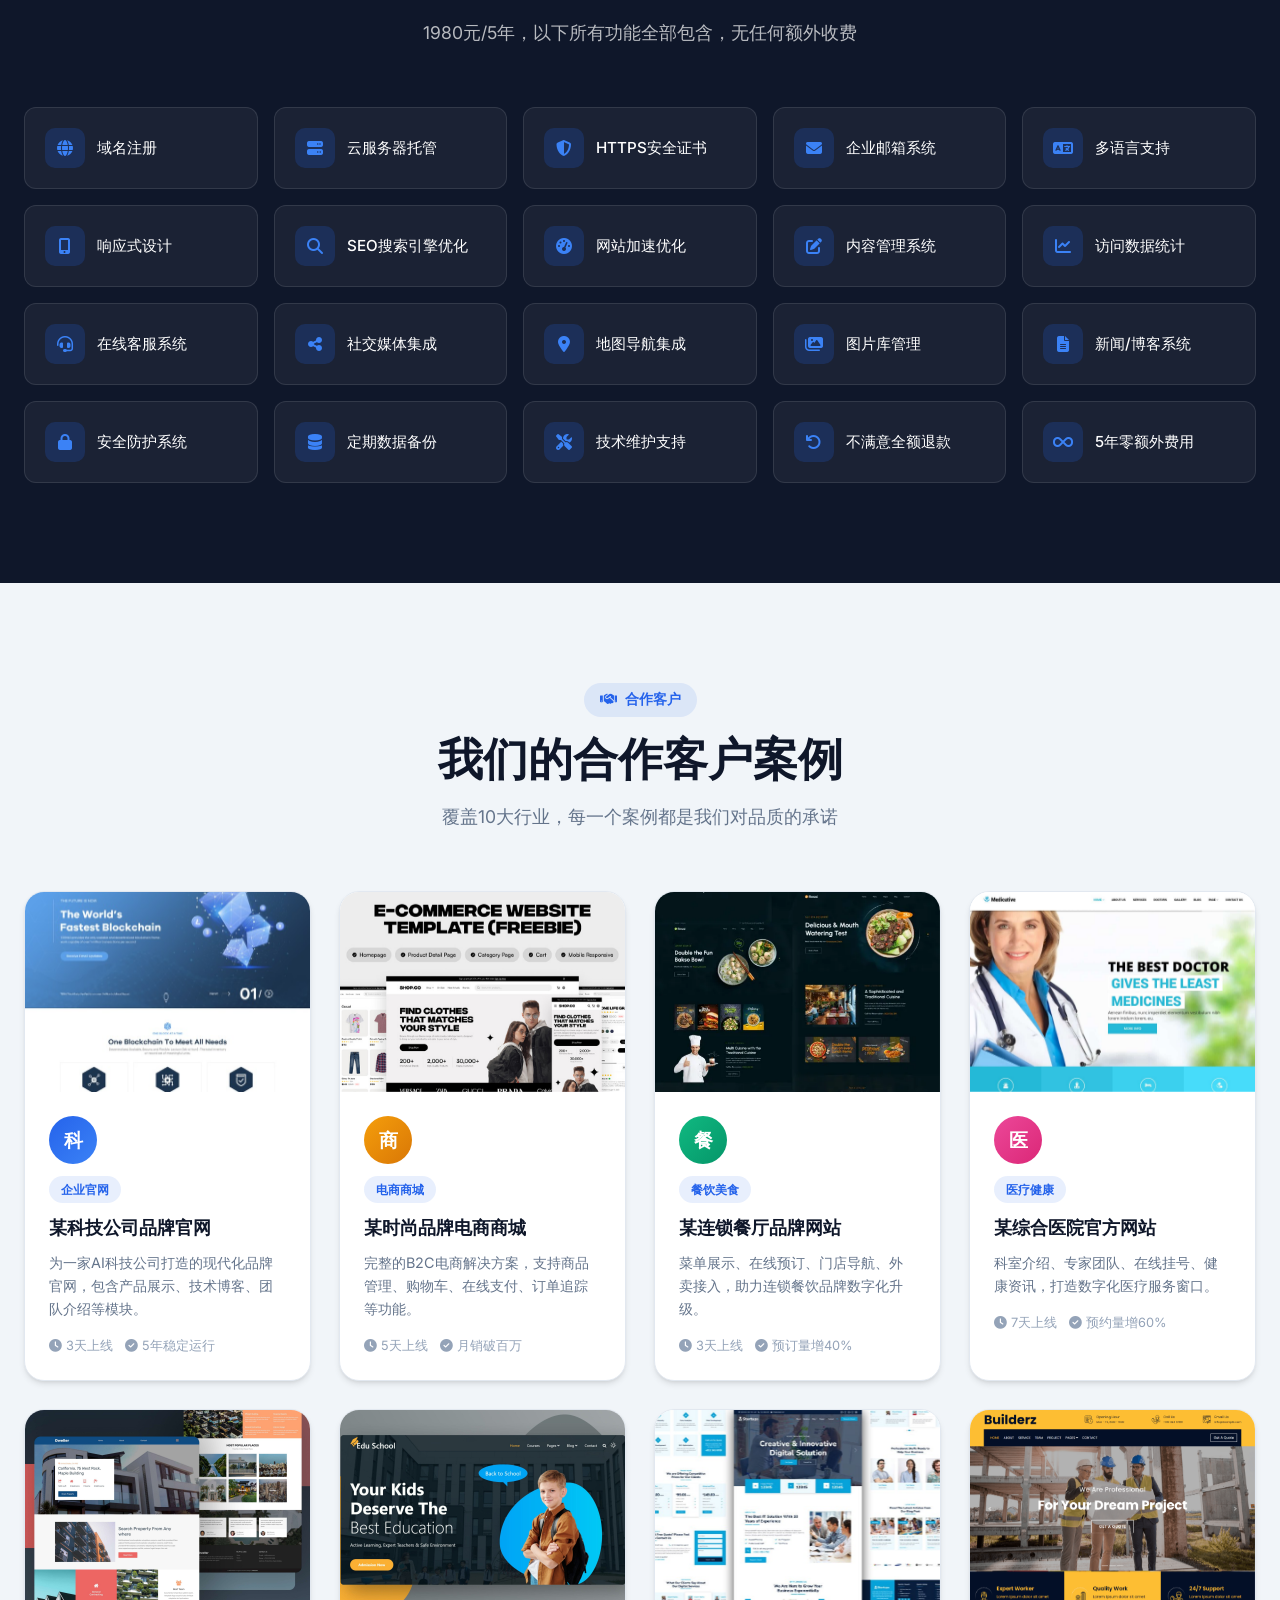
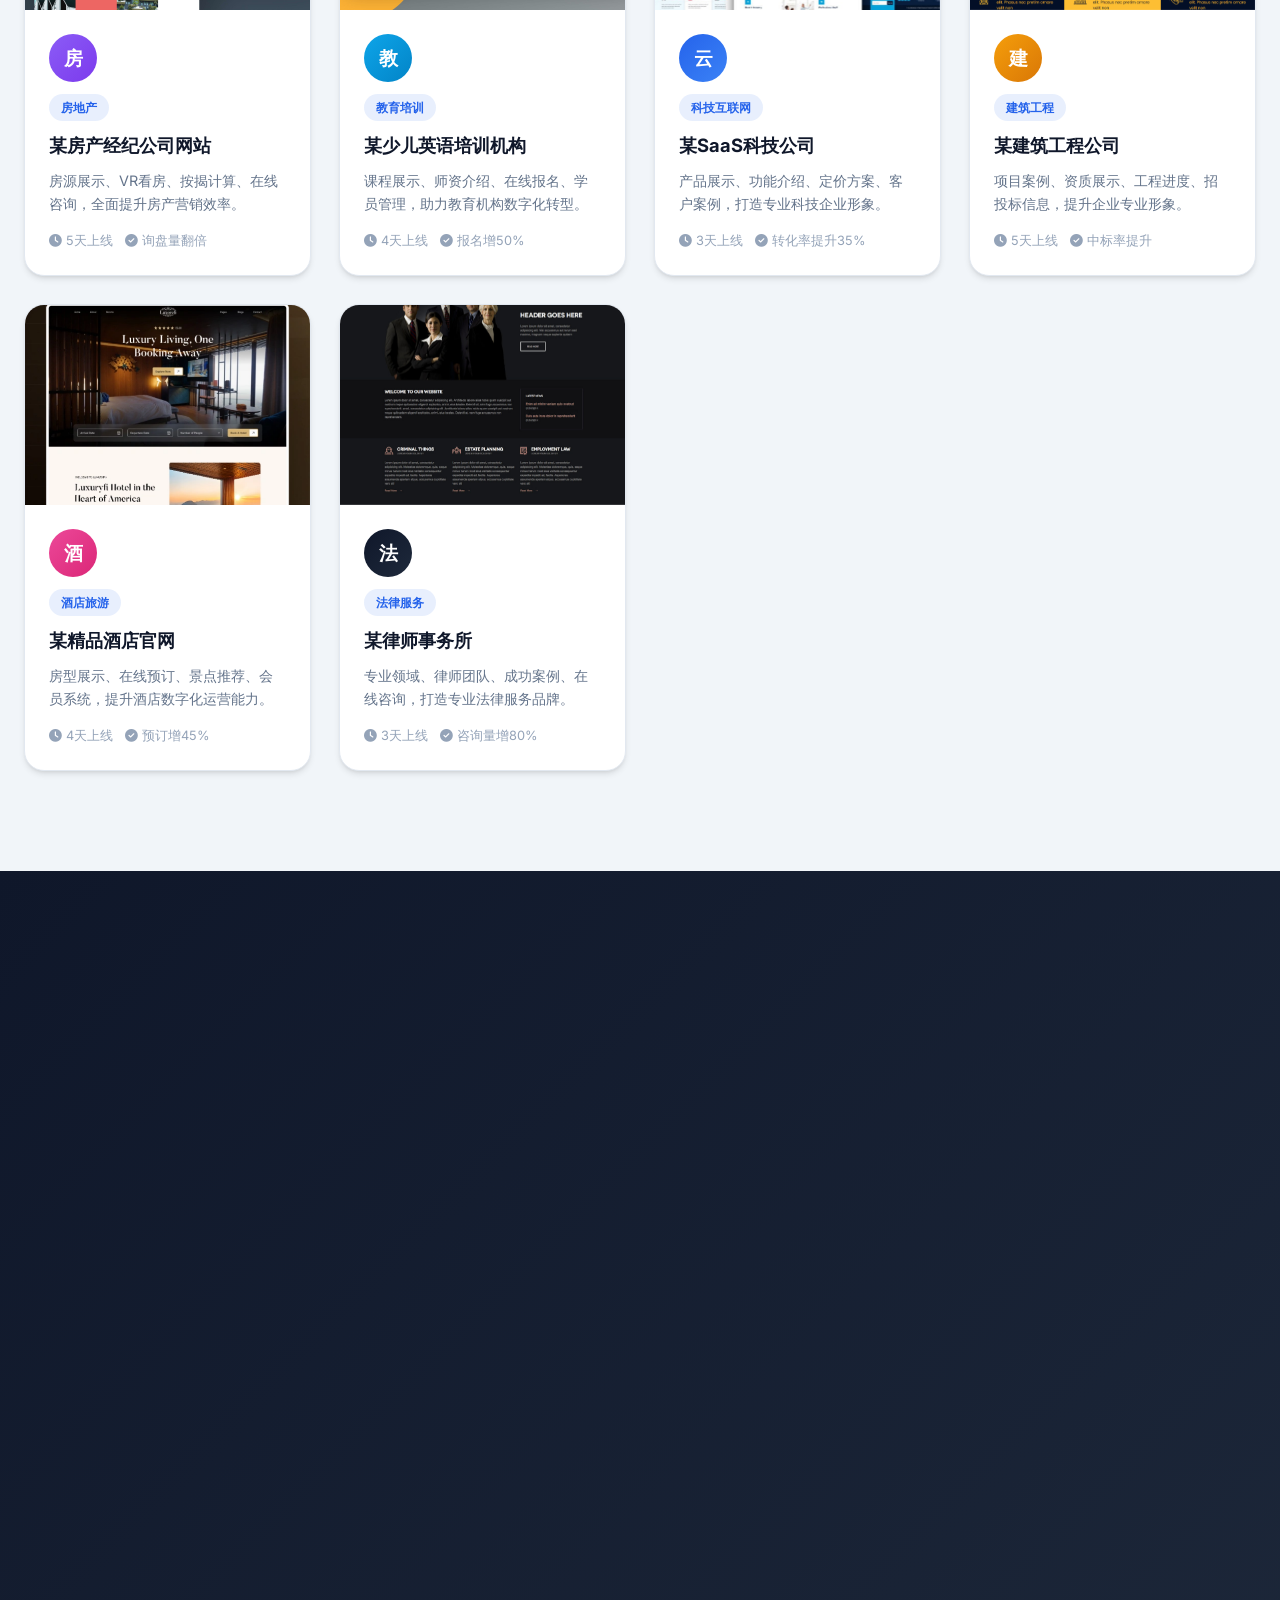
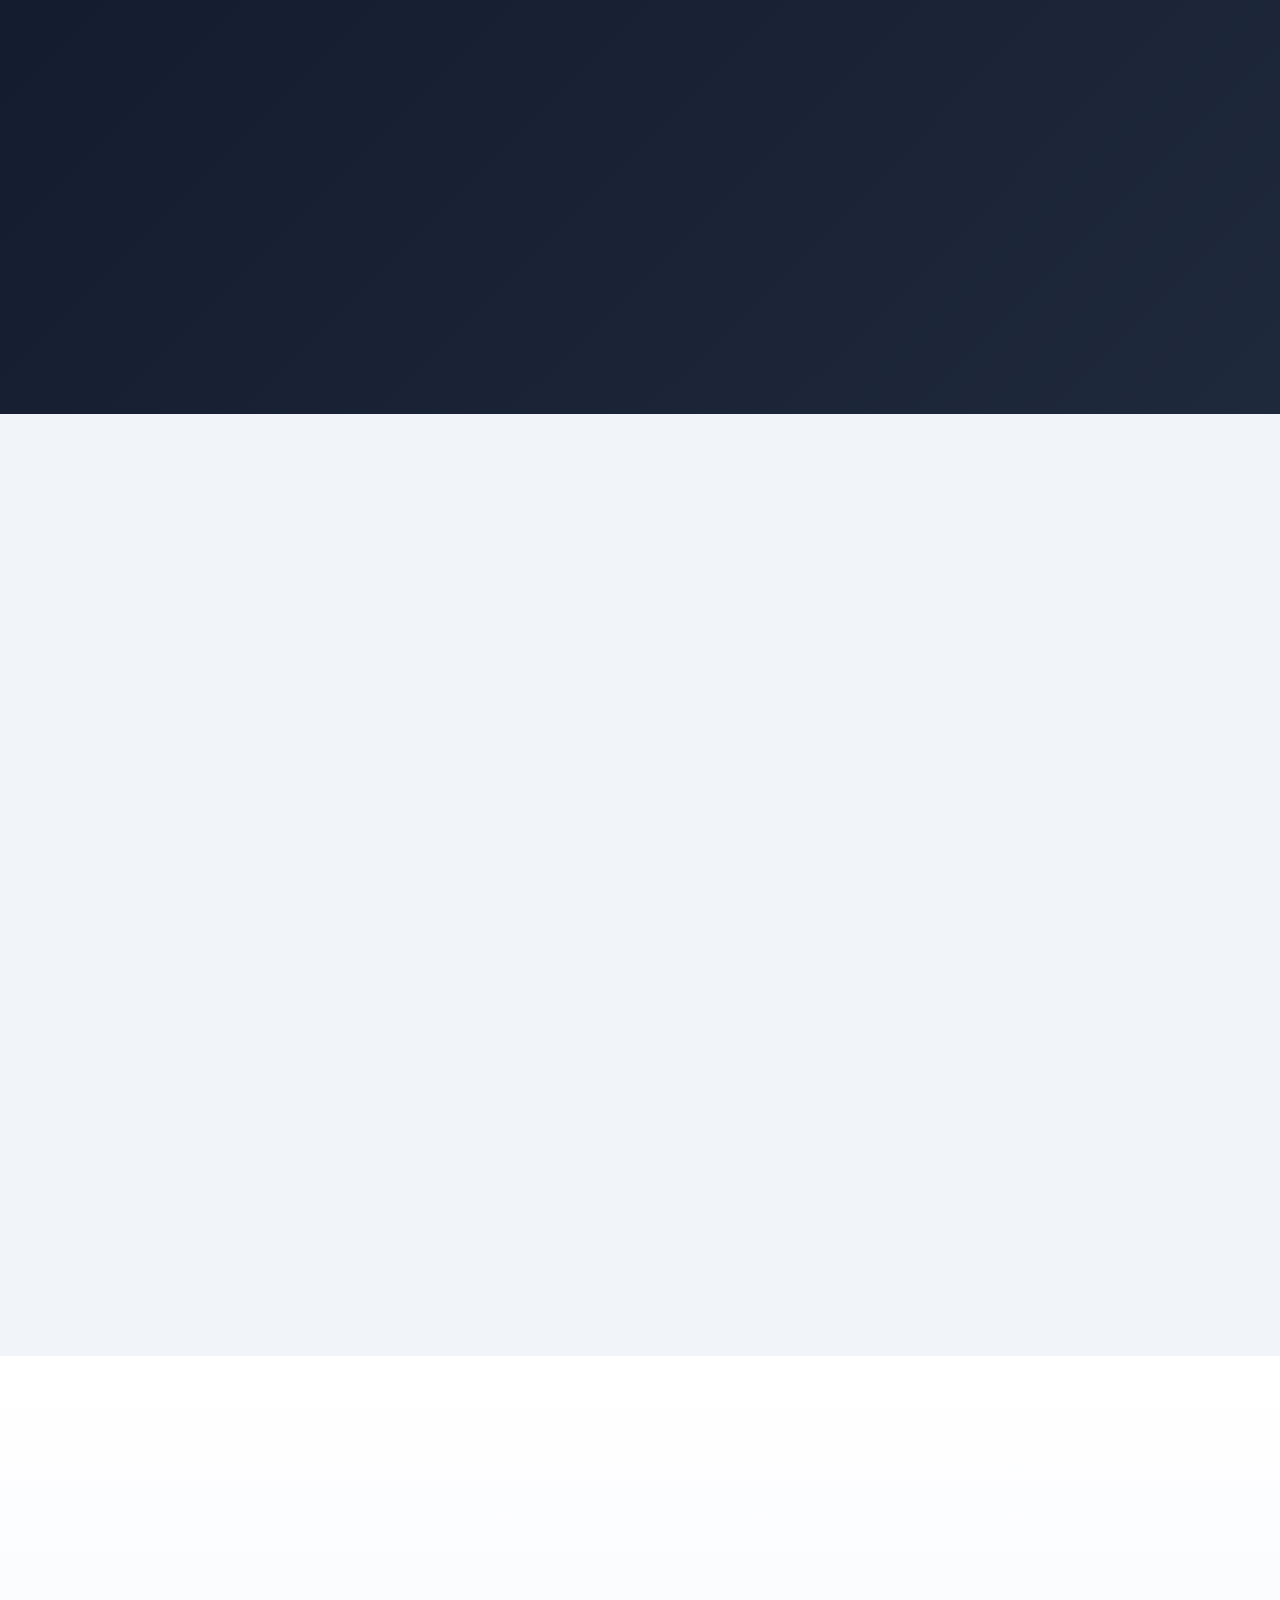
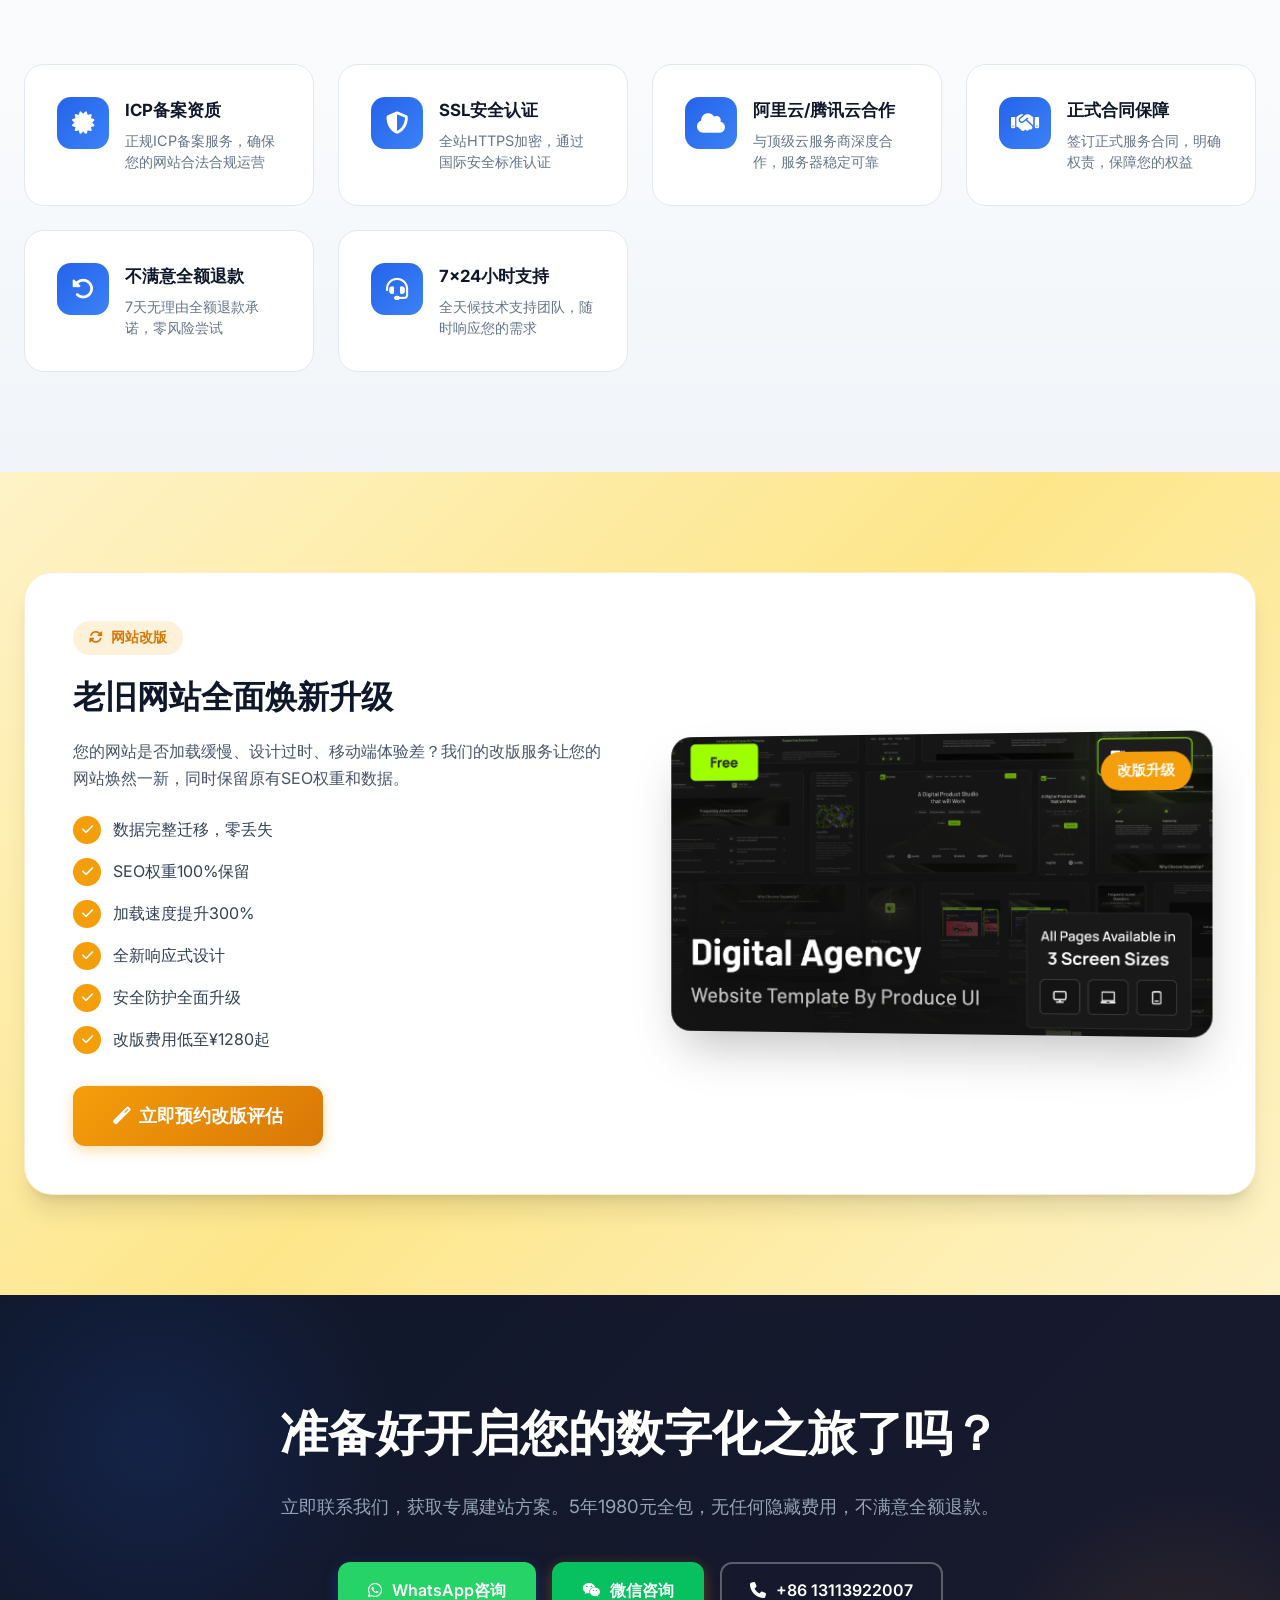
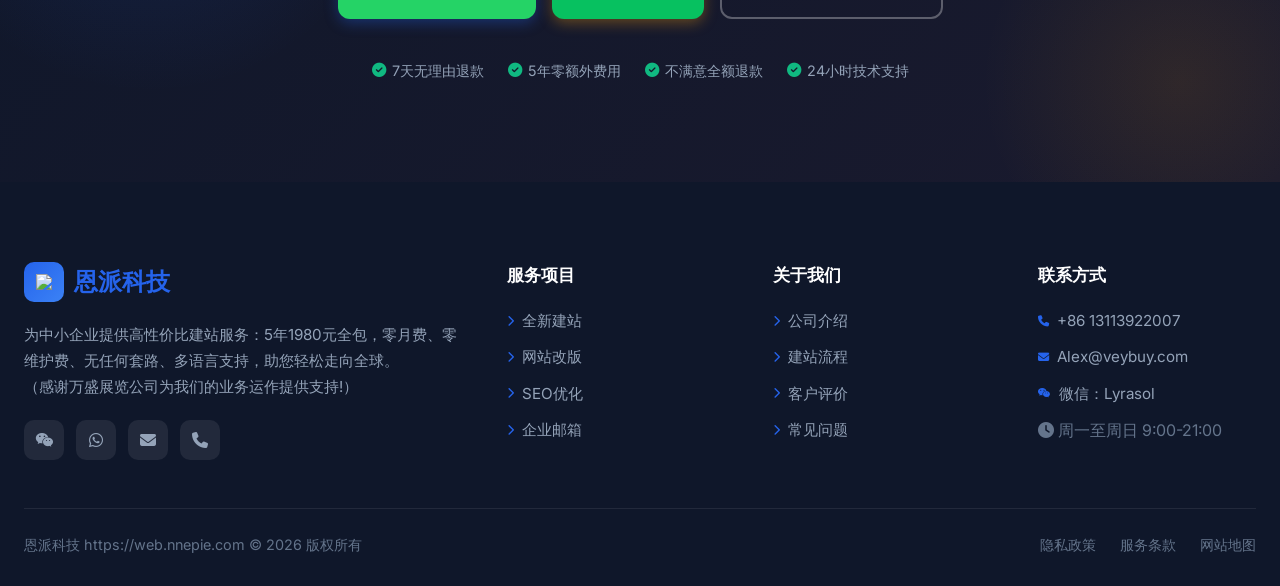
==== commit 212aa50f: "https://www.nnepie.com https://www.nnepie.com" ====
--- a/index.html
+++ b/index.html
@@ -895,7 +895,8 @@
                         <div class="logo-icon"><img src="https://web.nnepie.com/images/logo168.png" height="60"></div>
                         <span>恩派科技</span>
                     </a>
-                    <p>为中小企业提供高性价比建站服务：5年1980元全包，零月费、零维护费、无任何套路、多语言支持，助您轻松走向全球。</p>
+                    <p>为中小企业提供高性价比建站服务：5年1980元全包，零月费、零维护费、无任何套路、多语言支持，助您轻松走向全球。<br>
+（感谢万盛<a href="https://www.ws-expo.com" target="_blank">展览公司</a>为我们的业务运作提供支持!）</p>
                     <div class="social-links">
                         <a href="#" aria-label="微信" data-wechat><i class="fab fa-weixin" aria-hidden="true"></i></a>
                         <a href="https://wa.me/8613113922007" aria-label="WhatsApp" target="_blank" rel="noopener noreferrer"><i class="fab fa-whatsapp" aria-hidden="true"></i></a>
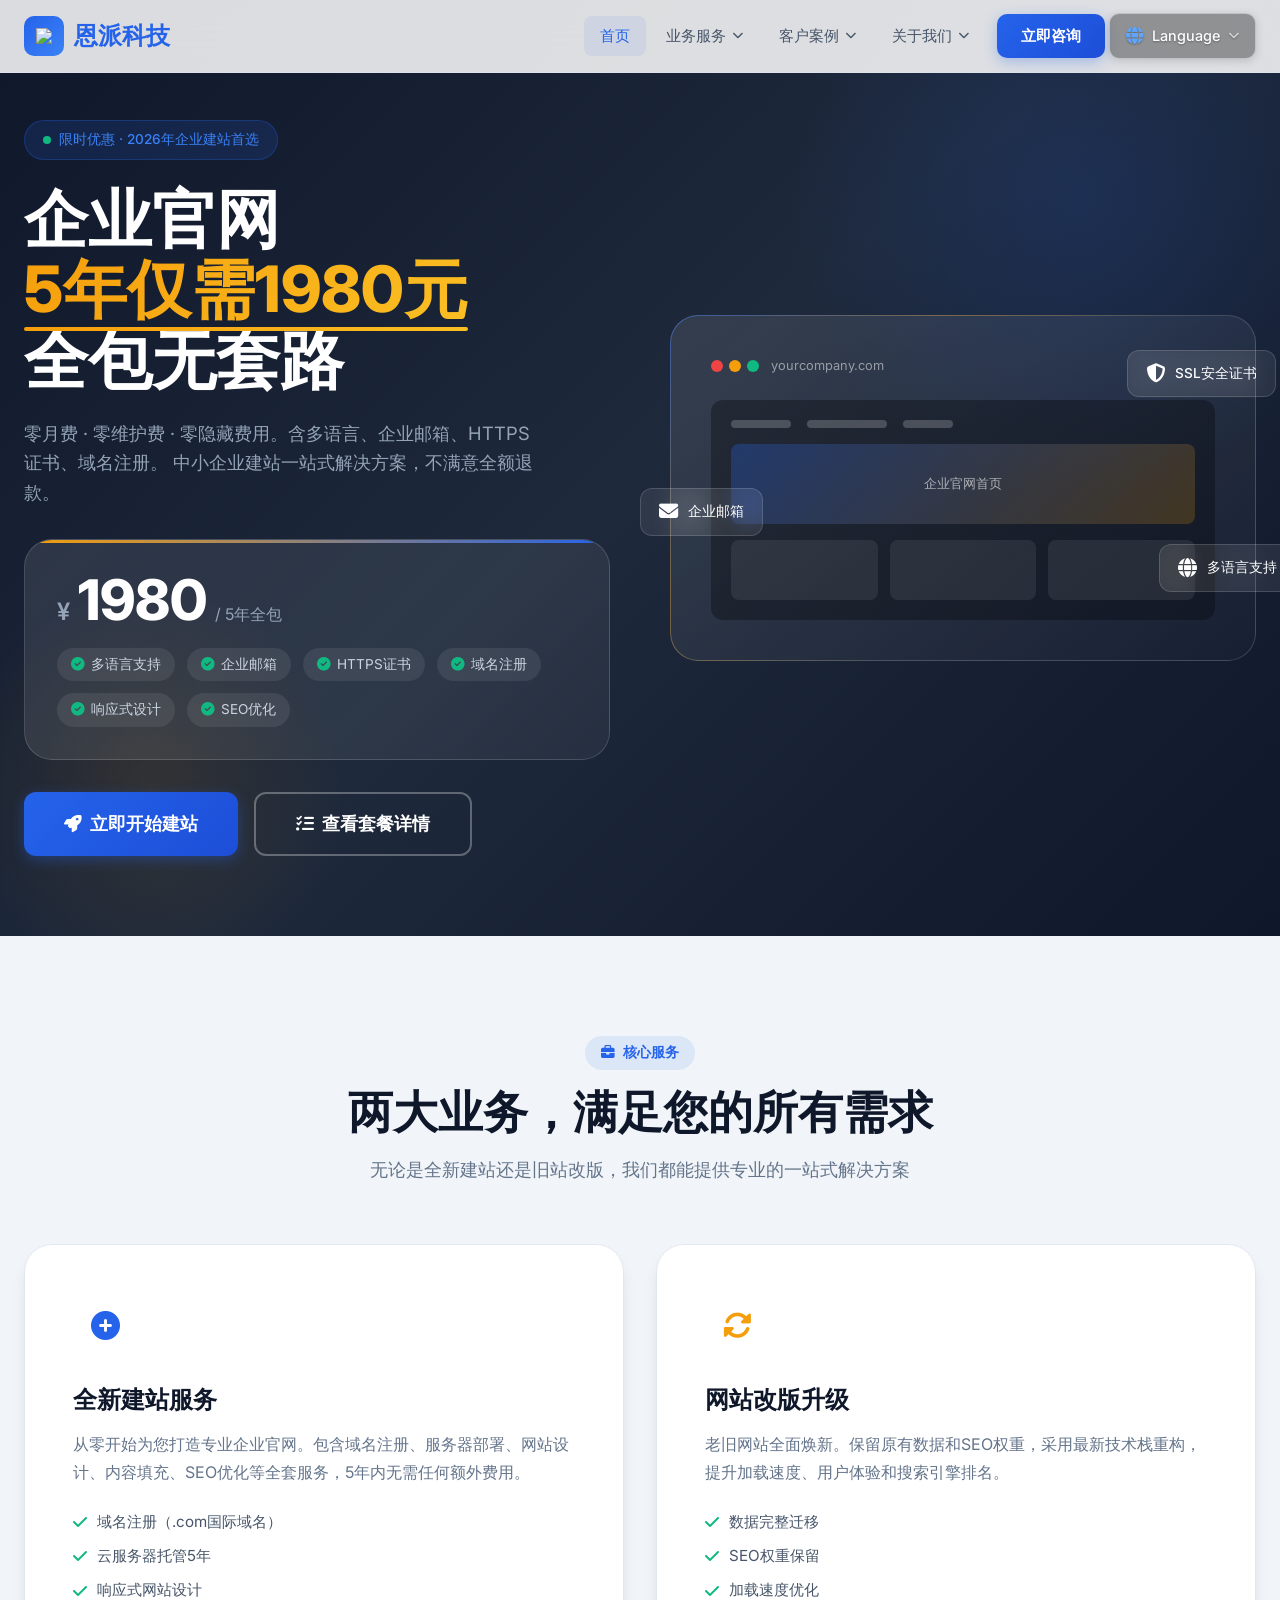
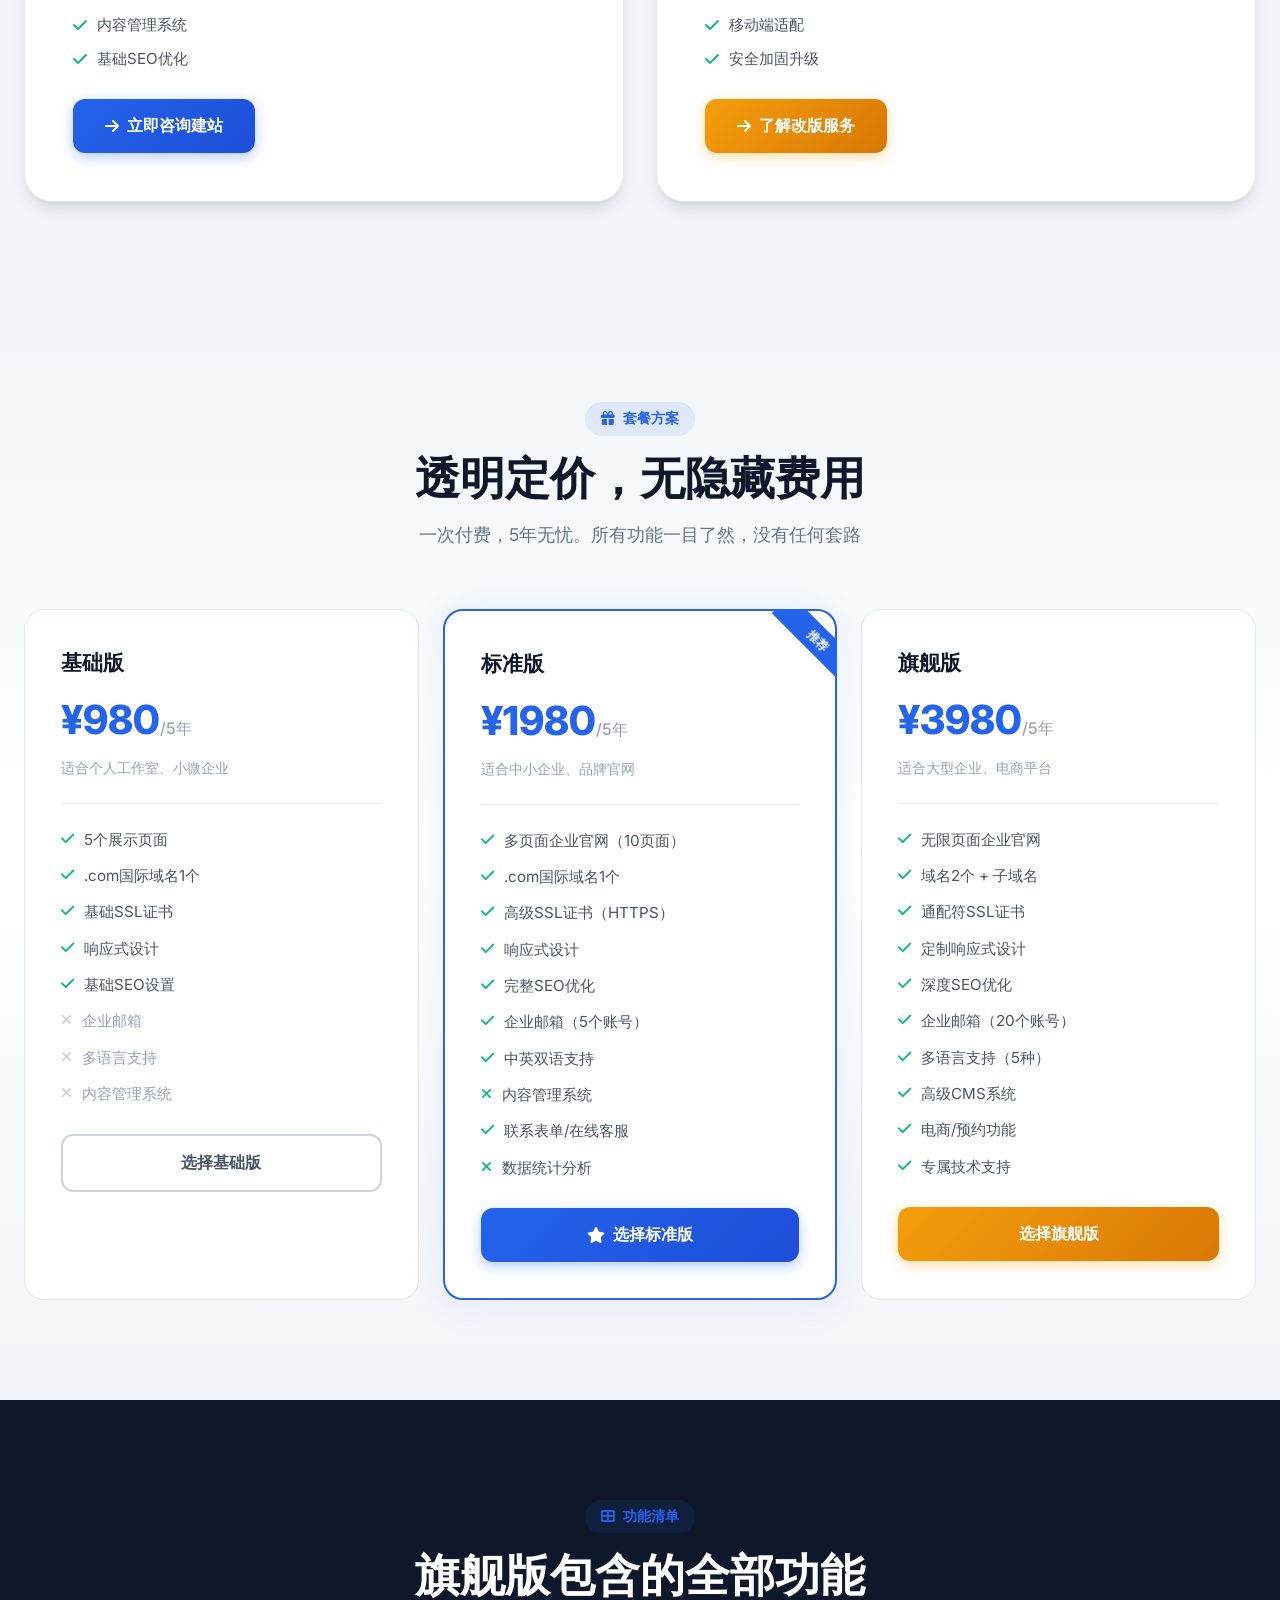
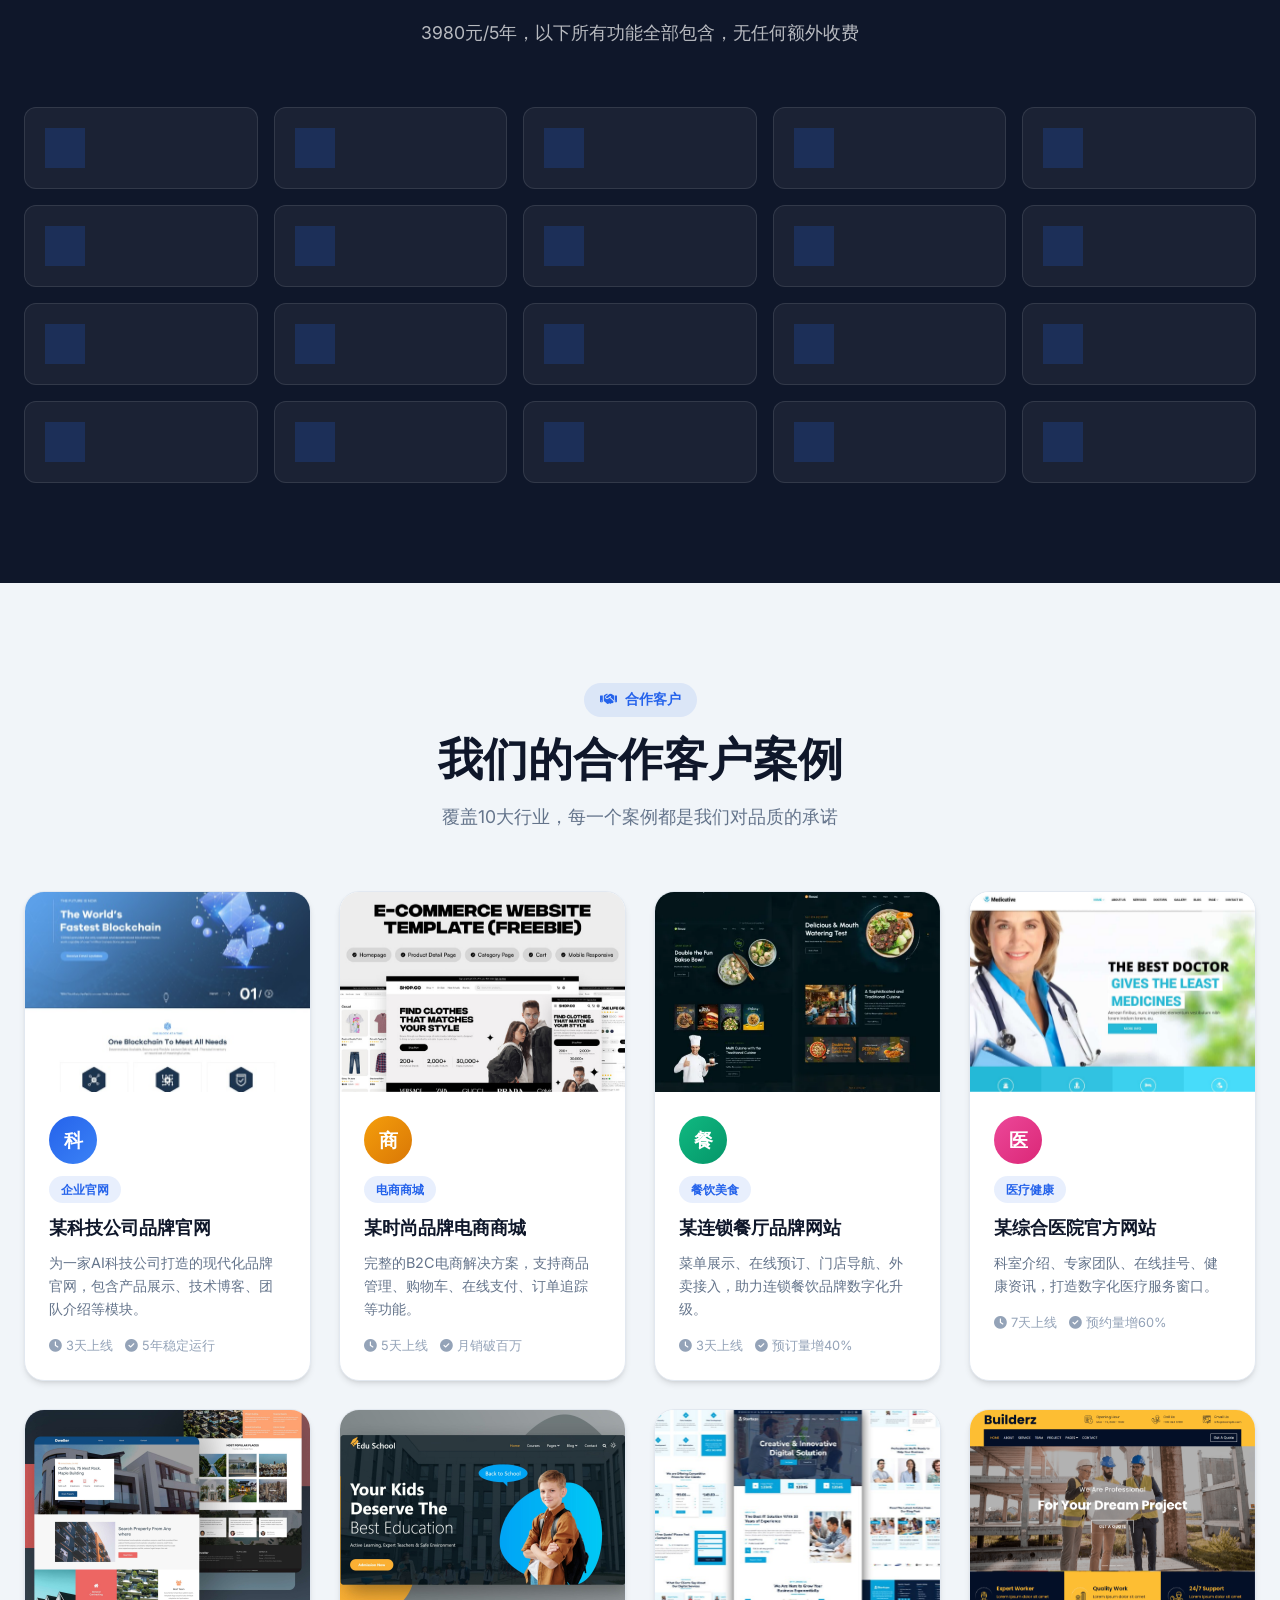
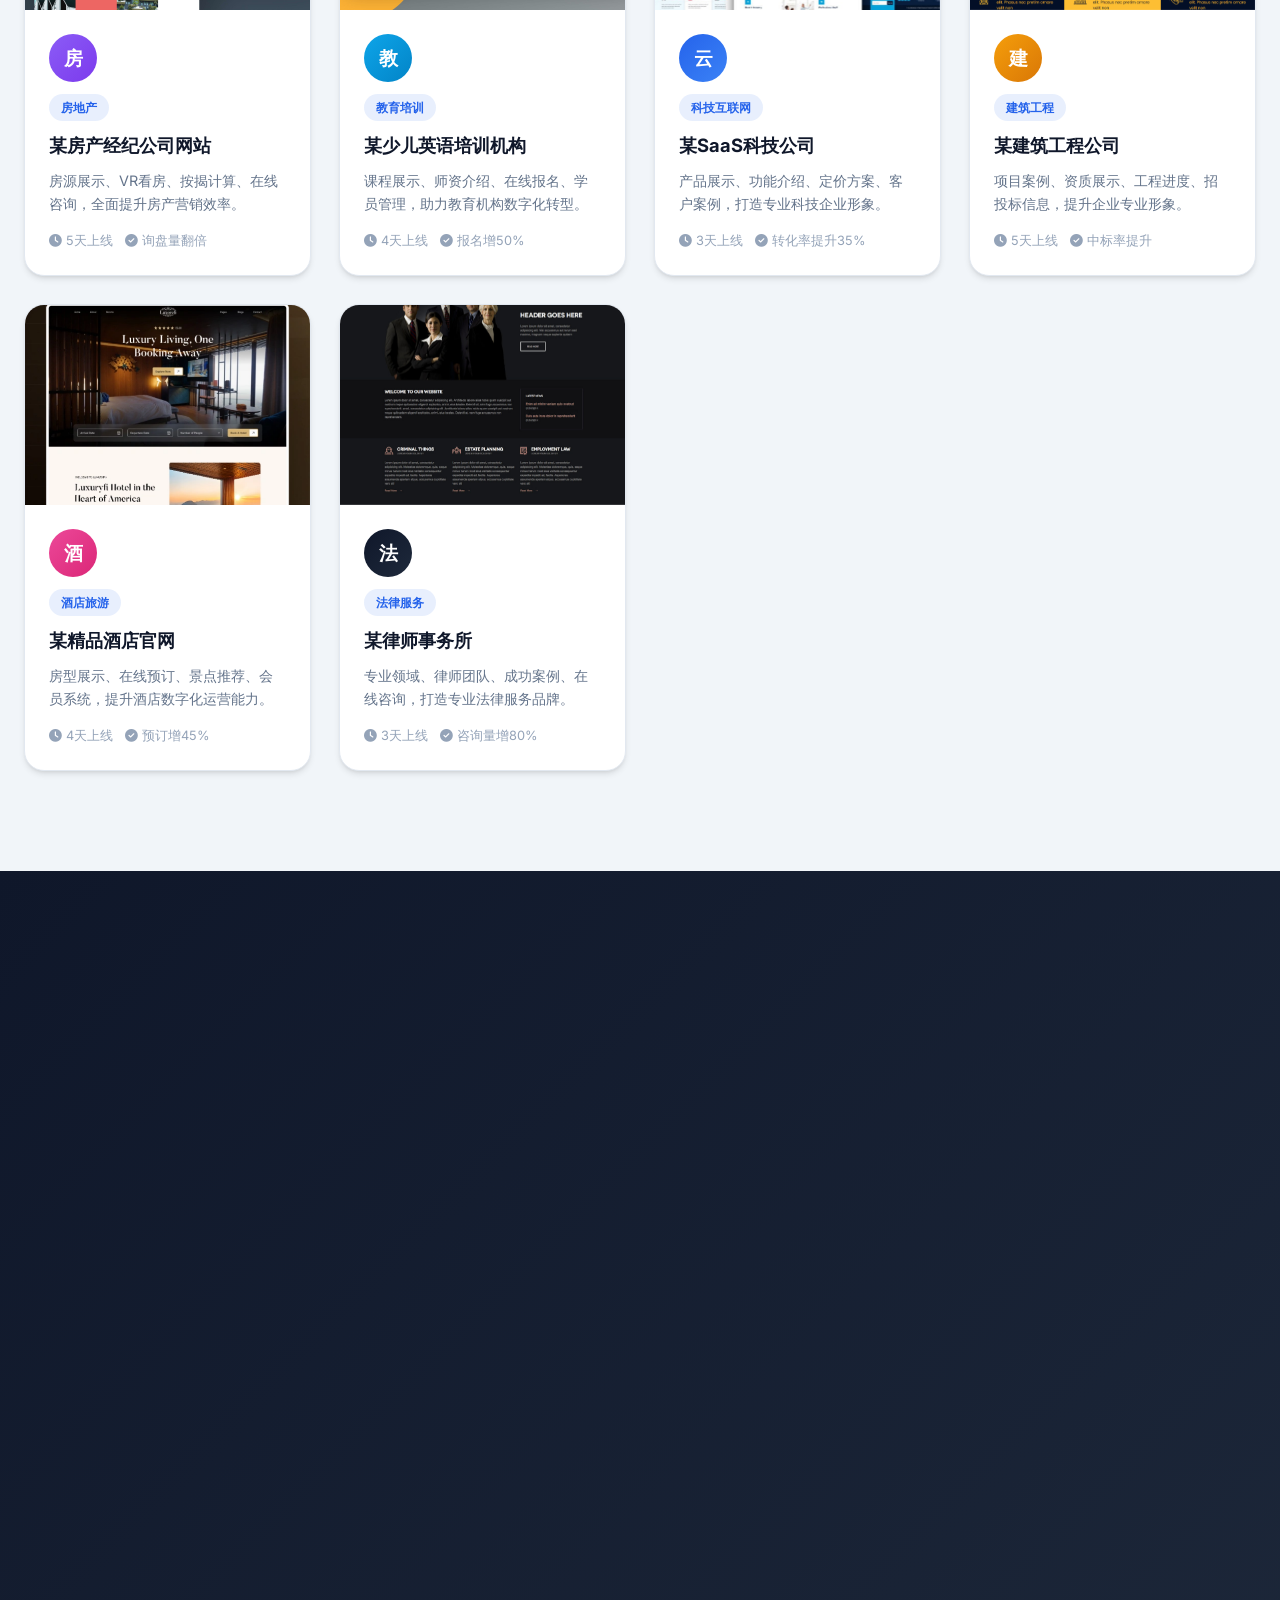
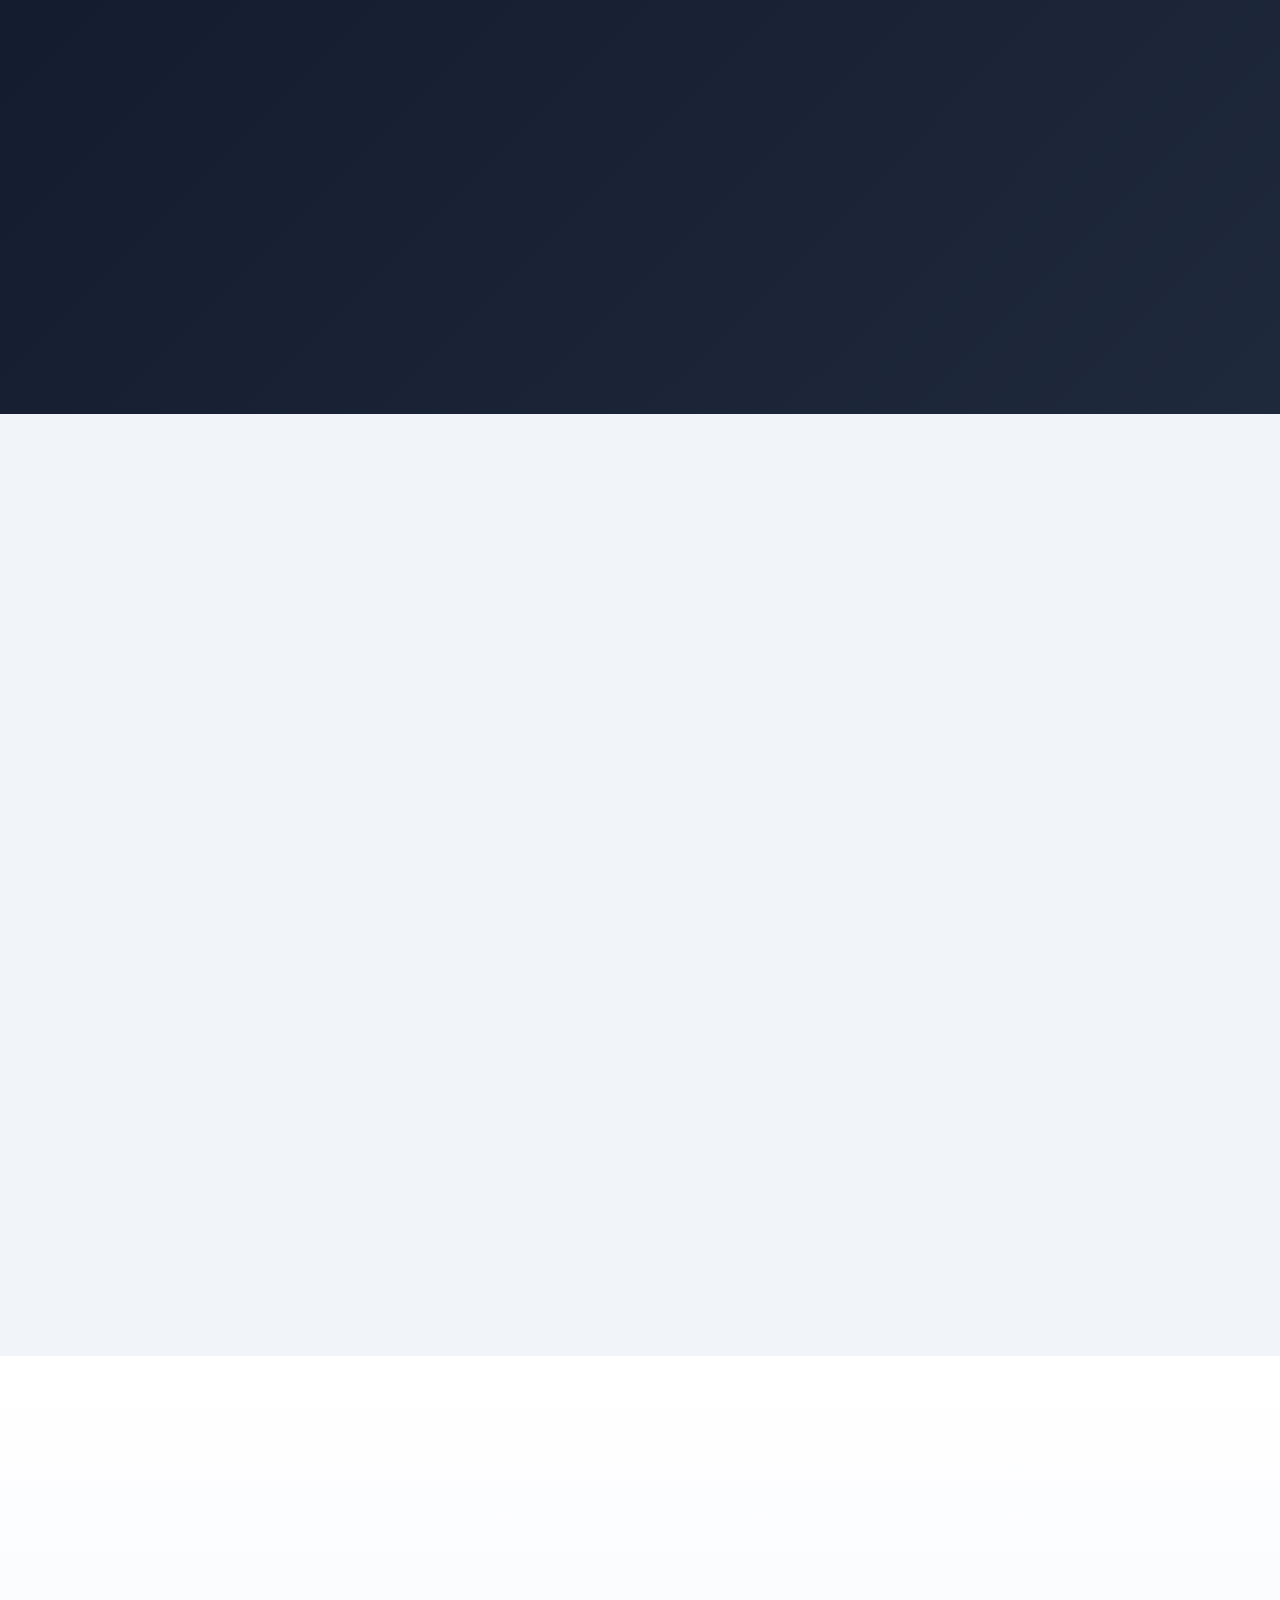
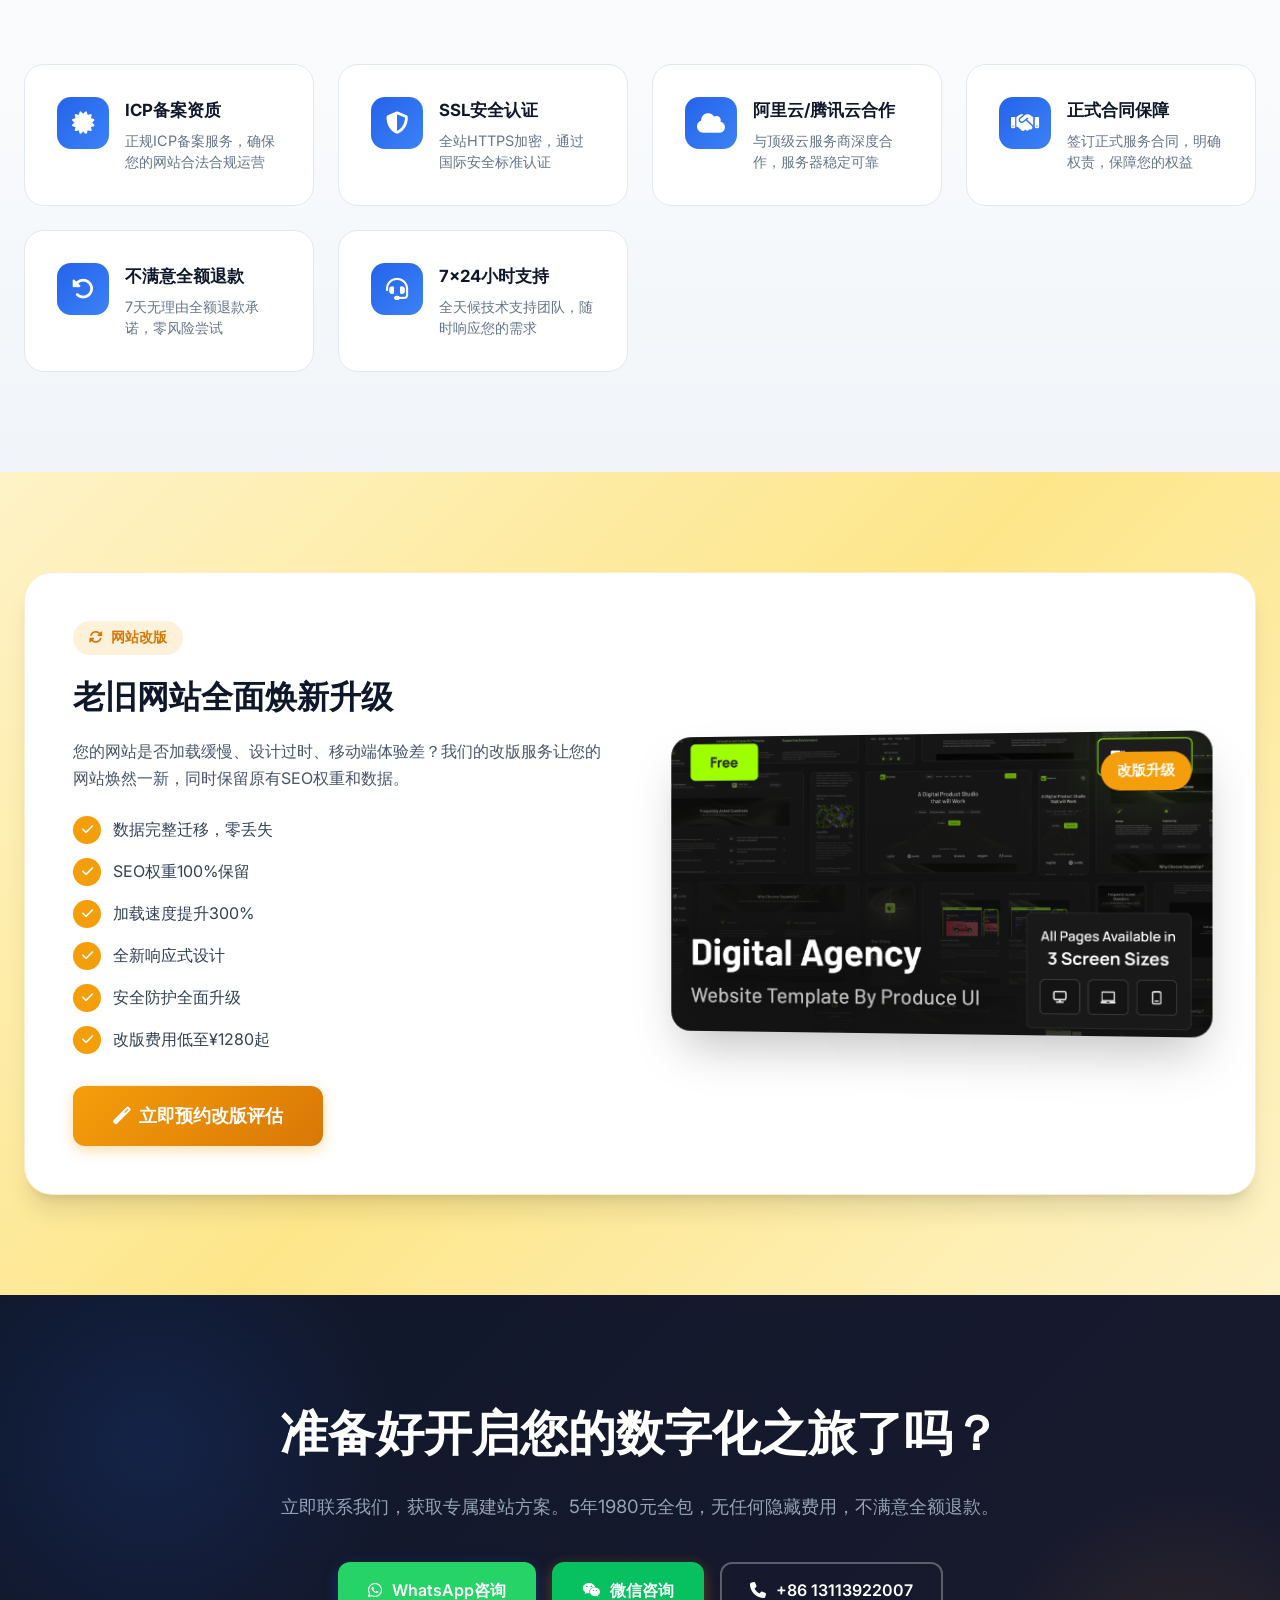
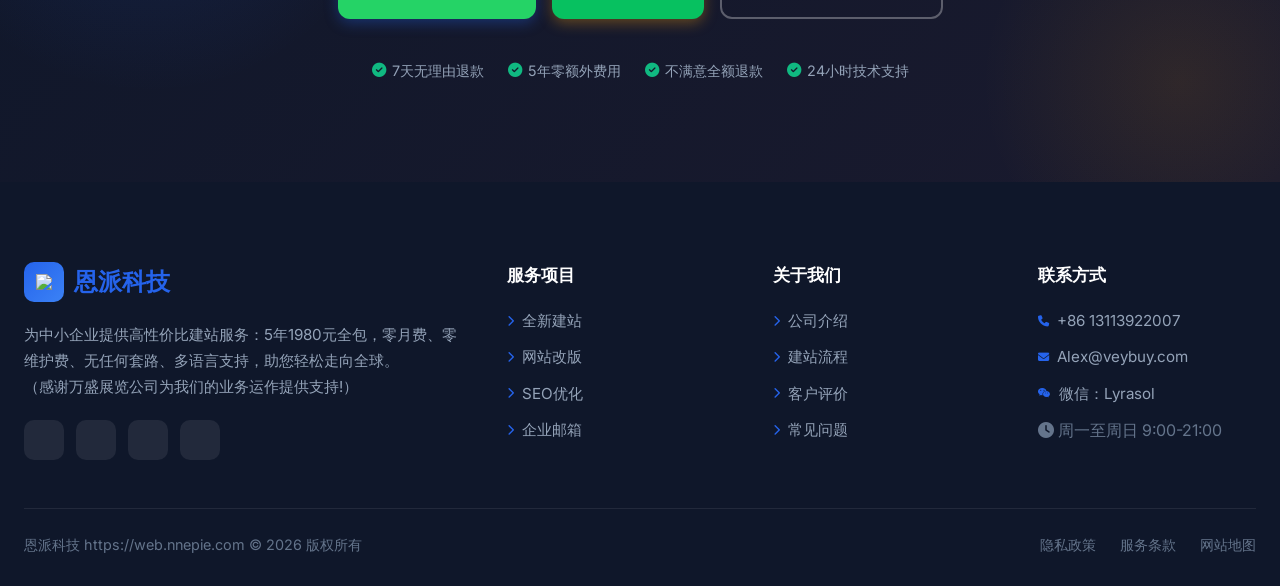
==== commit 7140cd09: "https://www.nnepie.com https://www.nnepie.com" ====
--- a/index.html
+++ b/index.html
@@ -293,8 +293,8 @@
                     <div class="pkg-price">¥980<span>/5年</span></div>
                     <div class="pkg-period">适合个人工作室、小微企业</div>
                     <ul class="pkg-features">
-                        <li><i class="fas fa-check" aria-hidden="true"></i> 单页展示网站</li>
-                        <li><i class="fas fa-check" aria-hidden="true"></i> .com/.cn域名1个</li>
+                        <li><i class="fas fa-check" aria-hidden="true"></i> 5个展示页面</li>
+                        <li><i class="fas fa-check" aria-hidden="true"></i> .com国际域名1个</li>
                         <li><i class="fas fa-check" aria-hidden="true"></i> 基础SSL证书</li>
                         <li><i class="fas fa-check" aria-hidden="true"></i> 响应式设计</li>
                         <li><i class="fas fa-check" aria-hidden="true"></i> 基础SEO设置</li>
@@ -311,16 +311,16 @@
                     <div class="pkg-price">¥1980<span>/5年</span></div>
                     <div class="pkg-period">适合中小企业、品牌官网</div>
                     <ul class="pkg-features">
-                        <li><i class="fas fa-check" aria-hidden="true"></i> 多页面企业官网（10页内）</li>
-                        <li><i class="fas fa-check" aria-hidden="true"></i> .com/.cn域名1个</li>
+                        <li><i class="fas fa-check" aria-hidden="true"></i> 多页面企业官网（10页面）</li>
+                        <li><i class="fas fa-check" aria-hidden="true"></i> .com国际域名1个</li>
                         <li><i class="fas fa-check" aria-hidden="true"></i> 高级SSL证书（HTTPS）</li>
                         <li><i class="fas fa-check" aria-hidden="true"></i> 响应式设计</li>
                         <li><i class="fas fa-check" aria-hidden="true"></i> 完整SEO优化</li>
                         <li><i class="fas fa-check" aria-hidden="true"></i> 企业邮箱（5个账号）</li>
                         <li><i class="fas fa-check" aria-hidden="true"></i> 中英双语支持</li>
-                        <li><i class="fas fa-check" aria-hidden="true"></i> 内容管理系统</li>
+                        <li><i  class="fas fa-times"  aria-hidden="true"></i> 内容管理系统</li>
                         <li><i class="fas fa-check" aria-hidden="true"></i> 联系表单/在线客服</li>
-                        <li><i class="fas fa-check" aria-hidden="true"></i> 数据统计分析</li>
+                        <li><i  class="fas fa-times"  aria-hidden="true"></i> 数据统计分析</li>
                     </ul>
                     <a href="pages/contact" class="btn btn-primary" style="width:100%;">
                         <i class="fas fa-star" aria-hidden="true"></i> 选择标准版
@@ -355,8 +355,8 @@
         <div class="container">
             <div class="section-header fade-in">
                 <span class="section-label"><i class="fas fa-th-large" aria-hidden="true"></i> 功能清单</span>
-                <h2 class="section-title">标准版包含的全部功能</h2>
-                <p class="section-desc">1980元/5年，以下所有功能全部包含，无任何额外收费</p>
+                <h2 class="section-title">旗舰版包含的全部功能</h2>
+                <p class="section-desc">3980元/5年，以下所有功能全部包含，无任何额外收费</p>
             </div>
             <div class="feature-grid">
                 <div class="feature-item fade-in stagger-1">
